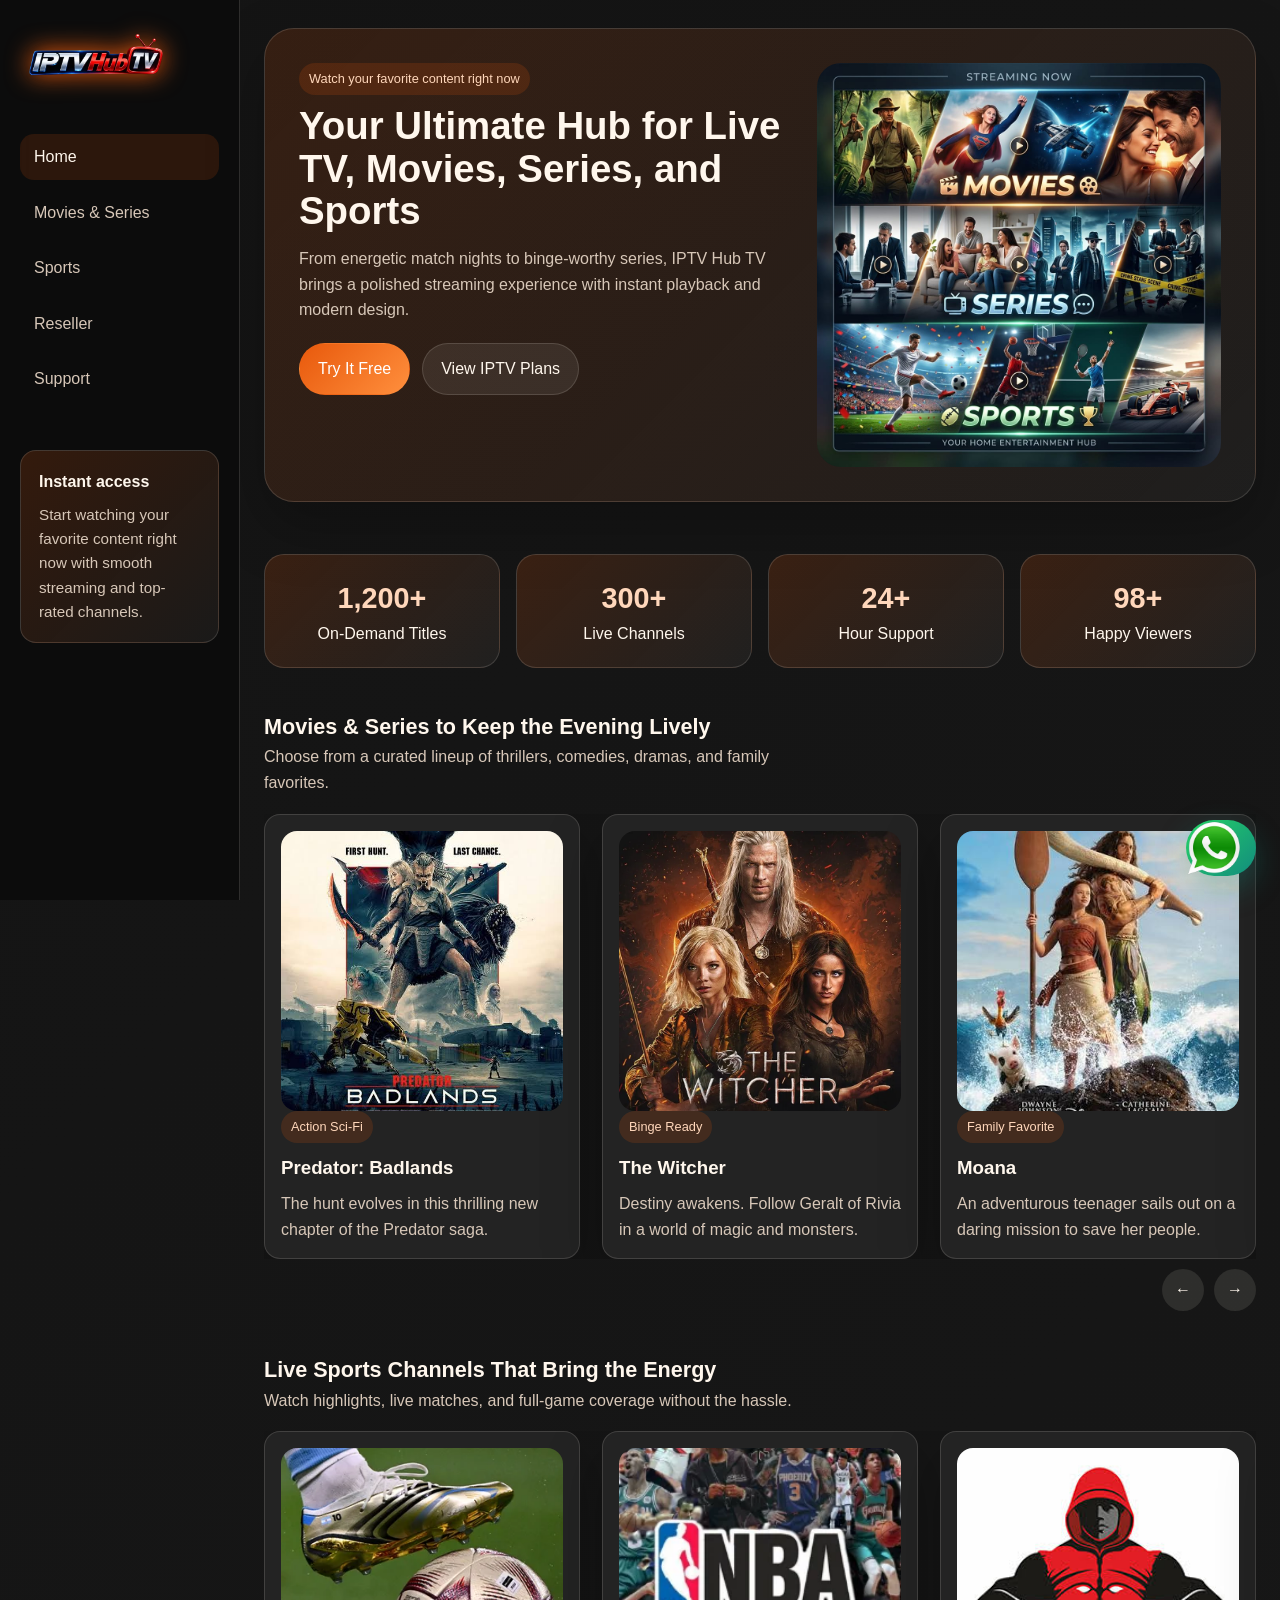
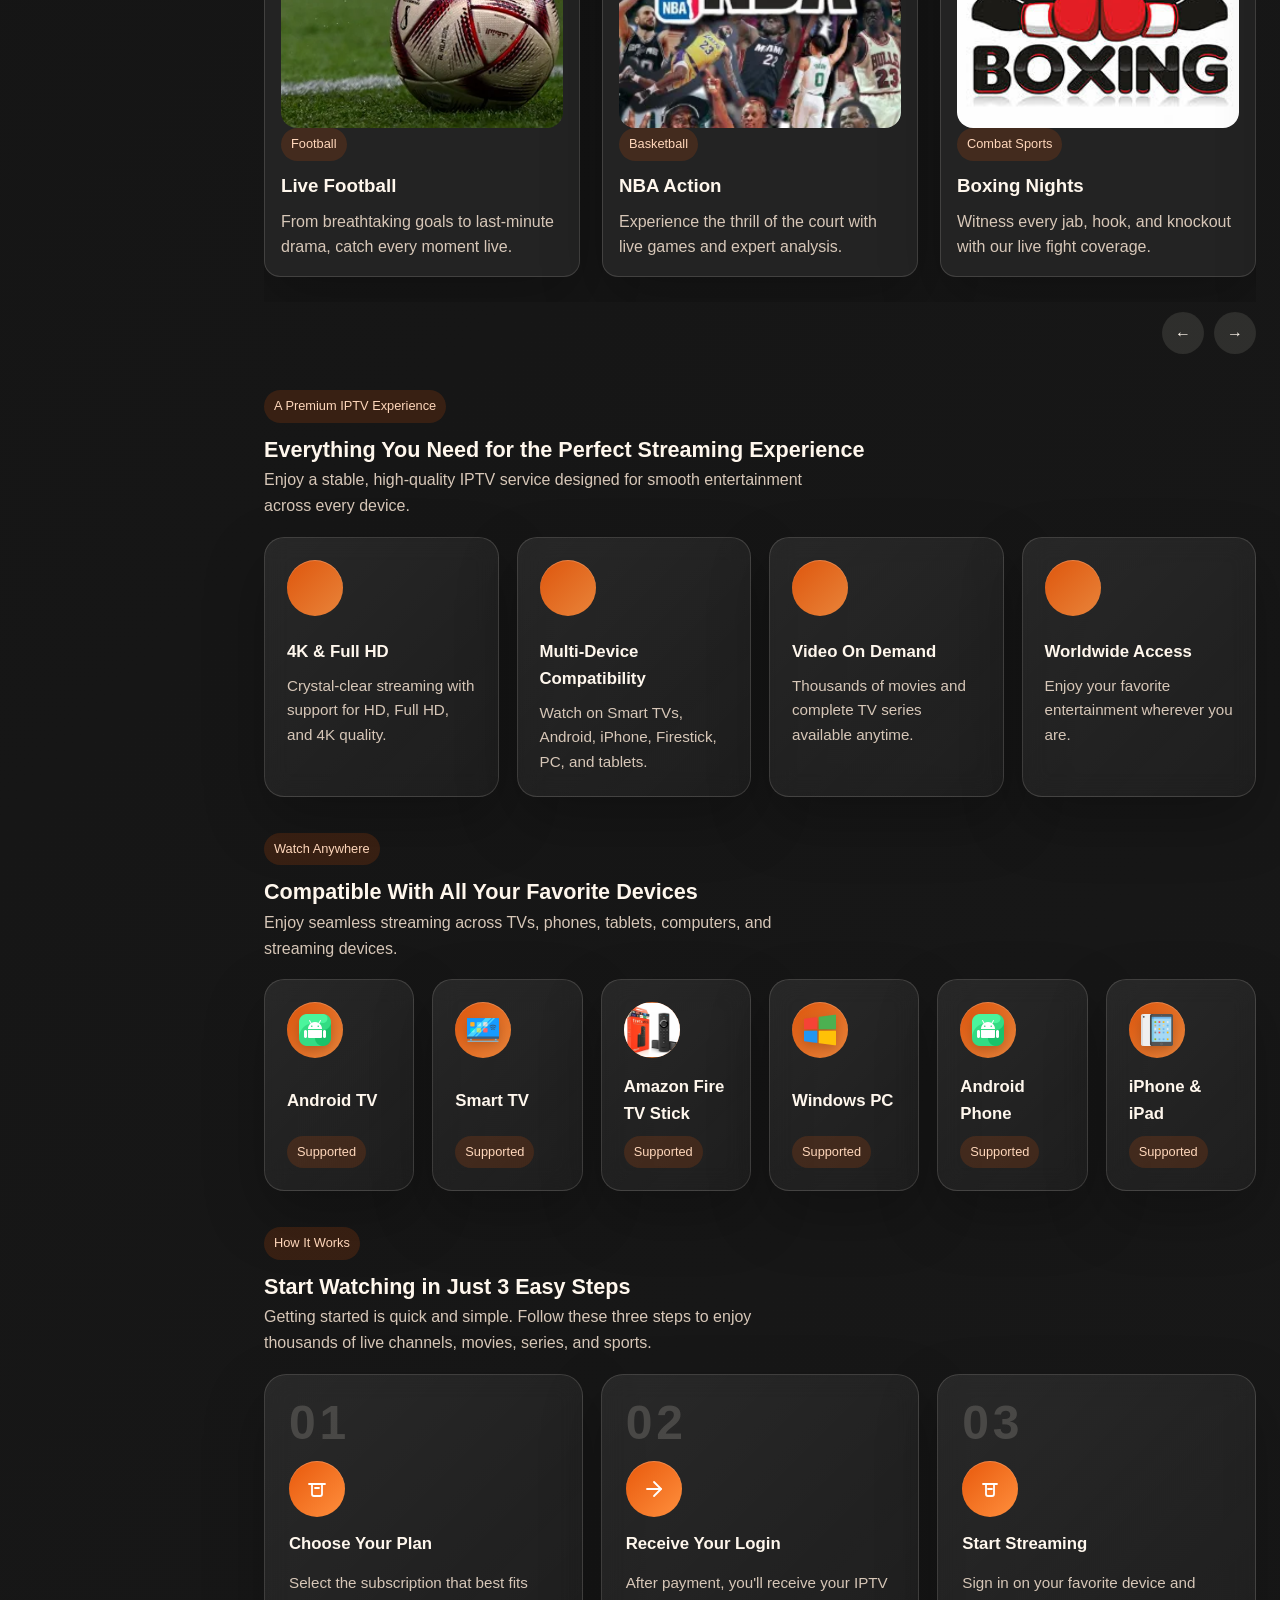
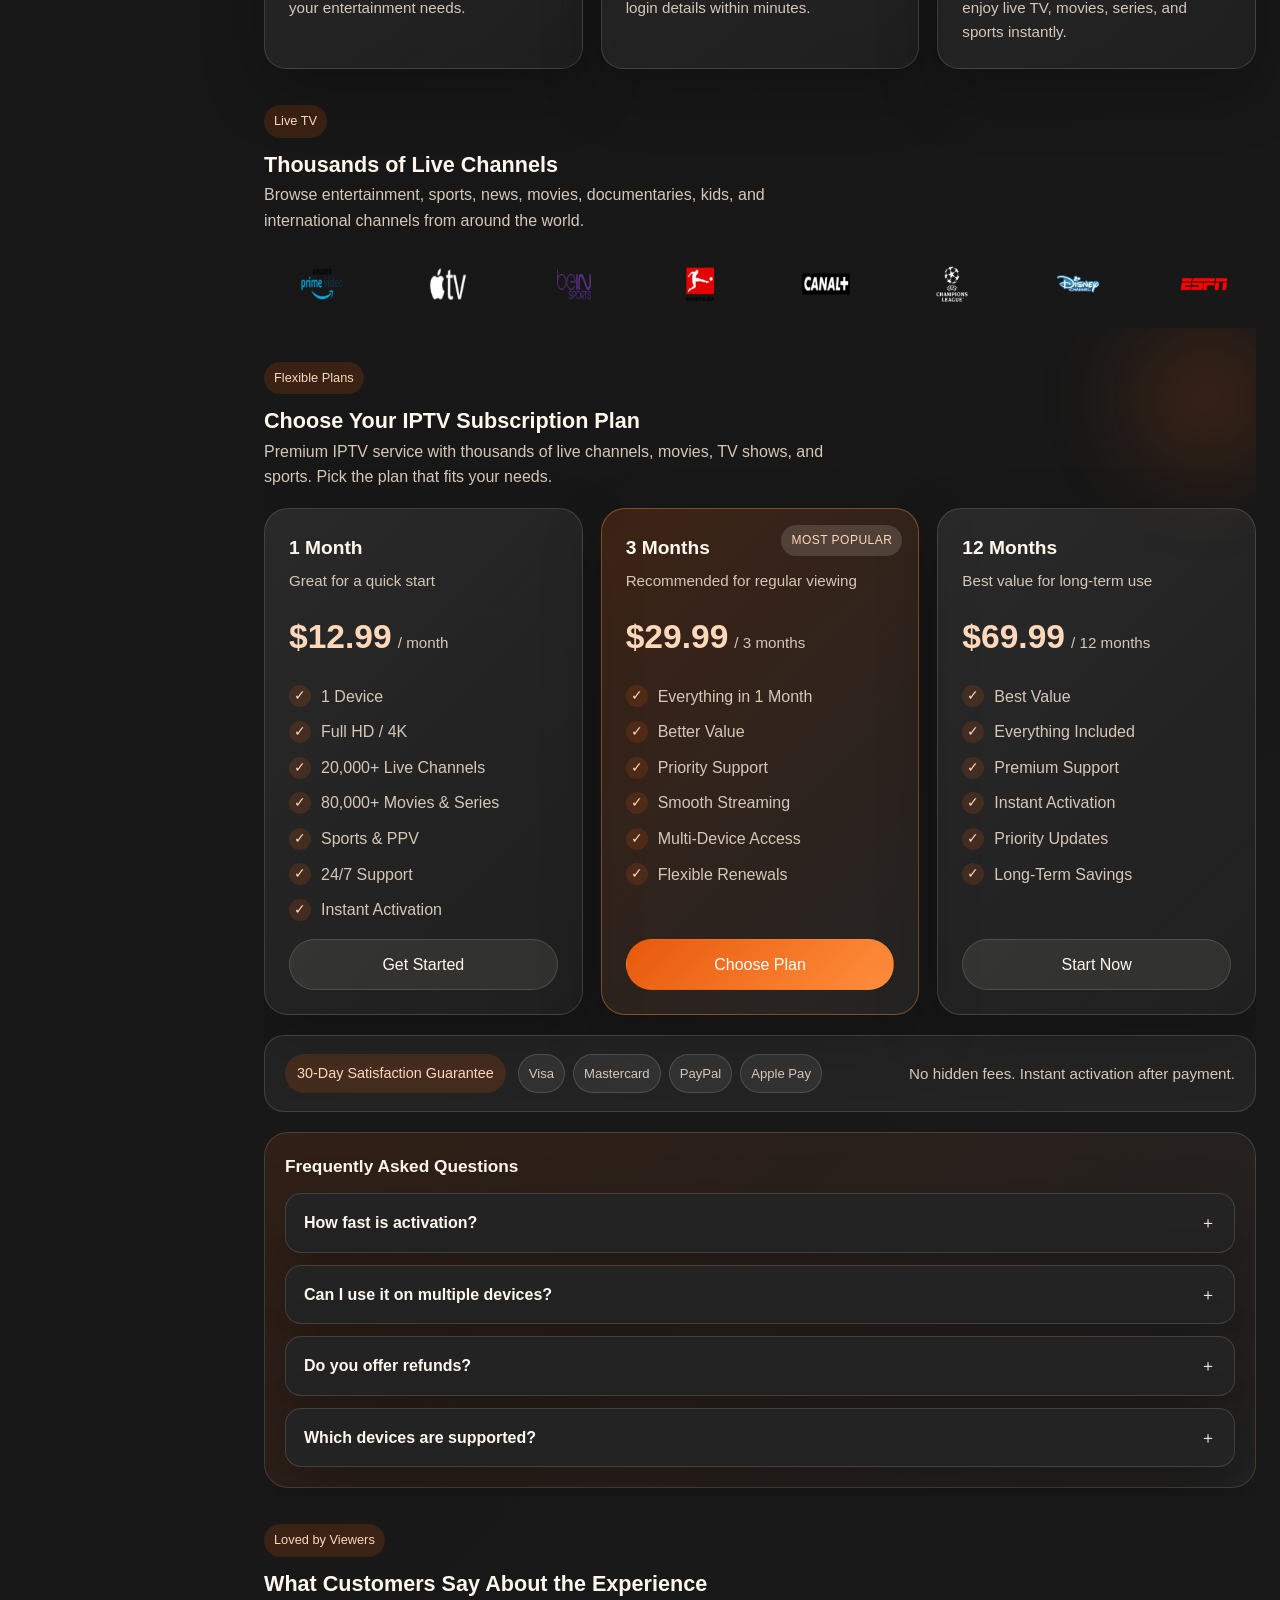
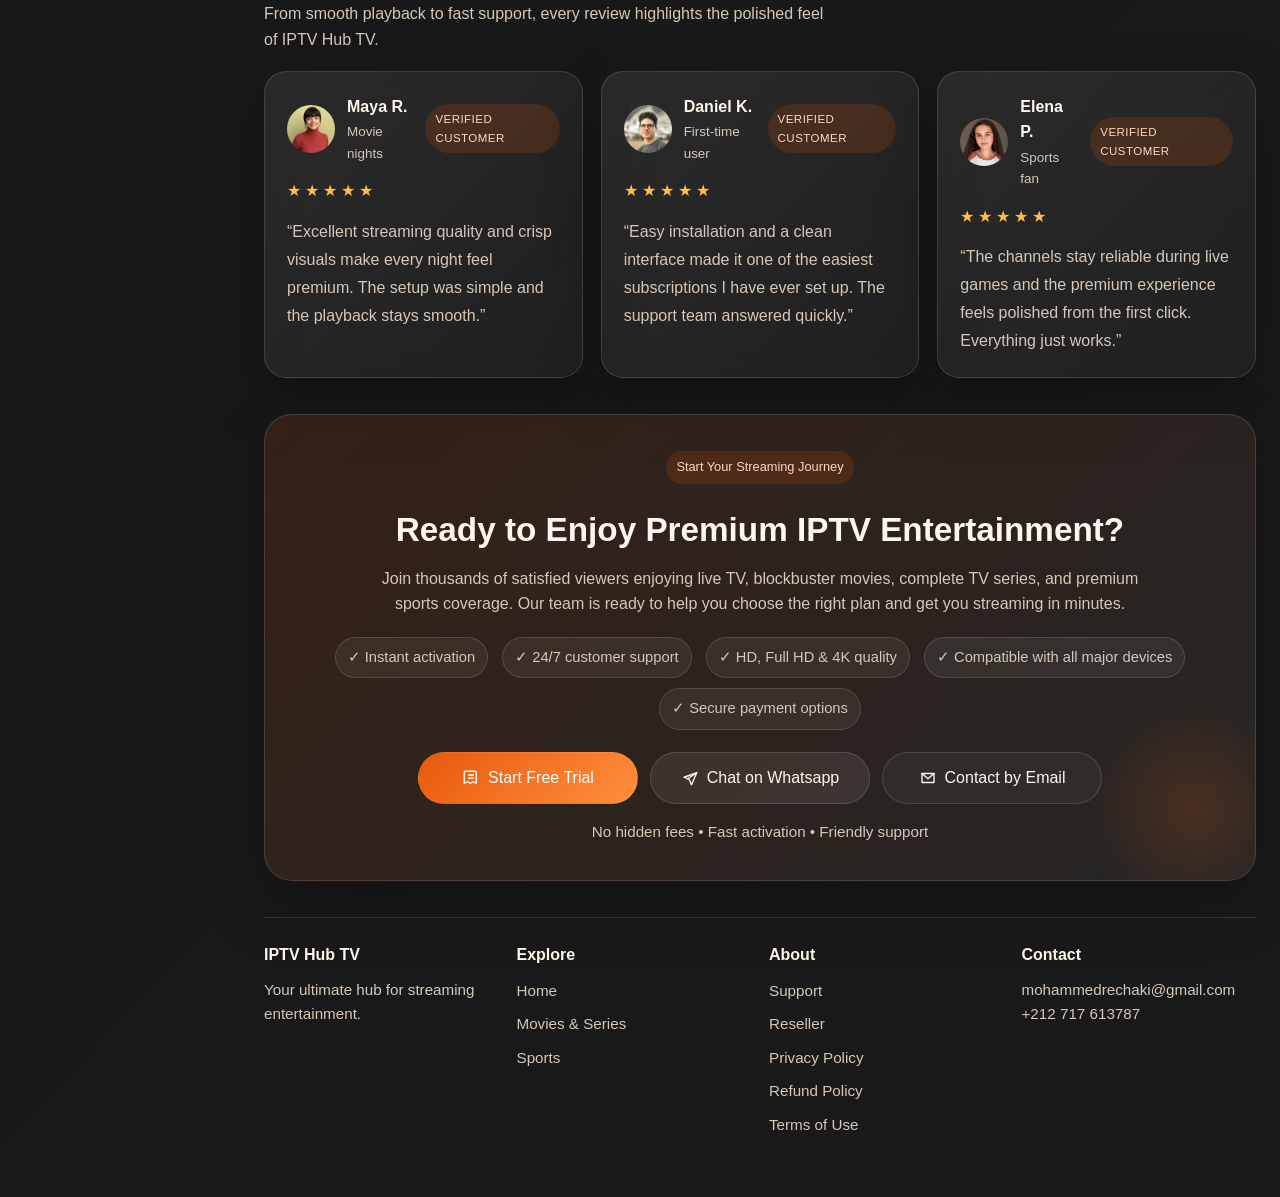
==== index.html @ 65cf8fe4 "hello" ====
<!DOCTYPE html>
<html lang="en">
<head>
  <meta charset="UTF-8" />
  <meta name="viewport" content="width=device-width, initial-scale=1.0" />
  <title>IPTV Hub TV | IPTV Service for Live TV, Movies & Sports</title>
  <meta name="description" content="Get instant access to 20,000+ live TV channels, 80,000+ movies, and sports with IPTV Hub TV. Enjoy stable HD & 4K streaming on all devices. Choose your plan and start watching today!" />
  <link rel="canonical" href="https://iptvhubtv.com/" />
  <meta name="robots" content="index, follow" />
  <meta name="theme-color" content="#e8590c" />

  <!-- Open Graph / Facebook -->
  <meta property="og:type" content="website" />
  <meta property="og:url" content="https://iptvhubtv.com/" />
  <meta property="og:title" content="IPTV Hub TV | #1 IPTV Service for Live TV, Movies & Sports" />
  <meta property="og:description" content="Get instant access to 20,000+ live TV channels, 80,000+ movies, and sports with IPTV Hub TV. Enjoy stable HD & 4K streaming on all devices." />
  <meta property="og:image" content="https://iptvhubtv.com/img/hero2.webp" />

  <!-- Twitter / X -->
  <meta property="twitter:card" content="summary_large_image" />
  <meta property="twitter:url" content="https://iptvhubtv.com/" />
  <meta property="twitter:title" content="IPTV Hub TV | #1 IPTV Service for Live TV, Movies & Sports" />
  <meta property="twitter:description" content="Get instant access to 20,000+ live TV channels, 80,000+ movies, and sports with IPTV Hub TV. Enjoy stable HD & 4K streaming on all devices." />
  <meta property="twitter:image" content="https://iptvhubtv.com/img/hero2.webp" />

  <link rel="stylesheet" href="assets/styles.css" />
  <link rel="stylesheet" href="https://cdn.jsdelivr.net/npm/swiper@11/swiper-bundle.min.css" />

  <script type="application/ld+json">
    {
      "@context": "https://schema.org",
      "@type": "WebSite",
      "name": "IPTV Hub TV",
      "url": "https://iptvhubtv.com/"
    }
  </script>
  <script type="application/ld+json">
    {
      "@context": "https://schema.org",
      "@type": "FAQPage",
      "mainEntity": [
        {
          "@type": "Question",
          "name": "How fast is activation?",
          "acceptedAnswer": {
            "@type": "Answer",
            "text": "Most orders activate within minutes after payment so you can start watching right away."
          }
        },
        {
          "@type": "Question",
          "name": "Can I use it on multiple devices?",
          "acceptedAnswer": {
            "@type": "Answer",
            "text": "Yes. Higher-tier plans support multi-device viewing for households and shared setups."
          }
        }
      ]
    }
  </script>
</head>

<body>
  <div class="page-shell">
    <aside class="sidebar">
      <a class="brand" href="index.html">
        <img src="assets/img/logo.webp" alt="IPTV Hub TV Logo" width="100" height="100" />
      </a>
      <button class="mobile-toggle" aria-label="Toggle navigation" type="button">
        <span></span>
        <span></span>
        <span></span>
      </button>
      <nav class="nav-links">
        <a class="active" href="index.html">Home</a>
        <a href="movies.html">Movies &amp; Series</a>
        <a href="sports.html">Sports</a>
        <a href="reseller.html">Reseller</a>
        <a href="contact.html">Support</a>
      </nav>
      <div class="sidebar-card" role="complementary">
        <h3>Instant access</h3>
        <p>Start watching your favorite content right now with smooth streaming and top-rated channels.</p>
      </div>
    </aside>

    <main class="content" id="home">
      <section class="hero">
        <div>
          <span class="badge">Watch your favorite content right now</span>
          <h1>Your Ultimate Hub for Live TV, Movies, Series, and Sports</h1>
          <p class="lead">From energetic match nights to binge-worthy series, IPTV Hub TV brings a polished streaming
            experience with instant playback and modern design.</p>
          <div class="hero-actions">
            <a class="btn btn-primary" href="https://wa.me/212717613787?text=Hello%2C%20I'm%20interested%20in%20the%20free%20trial.">Try It Free</a>
            <a class="btn btn-secondary" href="#pricing">View IPTV Plans</a>
          </div>
        </div>
        <div class="hero-media">
          <img src="assets/img/hero1.jpeg" alt="A collage of popular movies and sports representing a diverse streaming library" width="558" height="320" fetchpriority="high" />
        </div>
      </section>

      <section class="section">
        <div class="stats-grid">
          <div class="stat-card">
            <span class="stat-number" data-target="1200">0+</span>
            <p>On-Demand Titles</p>
          </div>
          <div class="stat-card">
            <span class="stat-number" data-target="300">0+</span>
            <p>Live Channels</p>
          </div>
          <div class="stat-card">
            <span class="stat-number" data-target="24">0+</span>
            <p>Hour Support</p>
          </div>
          <div class="stat-card">
            <span class="stat-number" data-target="98">0+</span>
            <p>Happy Viewers</p>
          </div>
        </div>
      </section>

      <section class="section" id="catalog">
        <div class="section-heading">
          <div>
            <h2>Movies &amp; Series to Keep the Evening Lively</h2>
            <p>Choose from a curated lineup of thrillers, comedies, dramas, and family favorites.</p>
          </div>
        </div>
        <div class="swiper-shell">
          <div class="swiper">
            <div class="swiper-wrapper">
              <article class="swiper-slide slide-card">
                <img src="assets/img/movies/predator-badlands.jpeg" alt="Promotional poster for the movie Predator: Badlands" loading="lazy" decoding="async" width="300" height="450" />
                <span class="badge">Action Sci-Fi</span>
                <h3>Predator: Badlands</h3>
                <p>The hunt evolves in this thrilling new chapter of the Predator saga.</p>
              </article>
              <article class="swiper-slide slide-card">
                <img src="assets/img/movies/the-witcher.webp" alt="Promotional poster for The Witcher Netflix series" loading="lazy" decoding="async" width="300" height="450" />
                <span class="badge">Binge Ready</span>
                <h3>The Witcher</h3>
                <p>Destiny awakens. Follow Geralt of Rivia in a world of magic and monsters.</p>
              </article>
              <article class="swiper-slide slide-card">
                <img src="assets/img/movies/moana.jpeg" alt="Promotional poster for the animated Disney movie Moana" loading="lazy" decoding="async" width="300" height="450" />
                <span class="badge">Family Favorite</span>
                <h3>Moana</h3>
                <p>An adventurous teenager sails out on a daring mission to save her people.</p>
              </article>
              <article class="swiper-slide slide-card">
                <img src="assets/img/movies/spider-noir.webp" alt="Promotional poster for the movie Spider-Man Noir" loading="lazy" decoding="async" width="300" height="450" />
                <span class="badge">Blockbuster</span>
                <h3>Spider-Man Noir</h3>
                <p>A web of intrigue unfolds in this stylish, alternate-universe adventure.</p>
              </article>
              <article class="swiper-slide slide-card">
                <img src="assets/img/movies/oppenheimer.webp" alt="Promotional poster for the award-winning movie Oppenheimer" loading="lazy" decoding="async" width="300" height="450" />
                <span class="badge">Award Winner</span>
                <h3>Oppenheimer</h3>
                <p>The world forever changed. A cinematic journey into the mind of a genius.</p>
              </article>
               <article class="swiper-slide slide-card">
                <img src="assets/img/movies/The Odyssey.jpg" alt="Promotional poster for the new movie The Odyssey" loading="lazy" decoding="async" width="300" height="450" />
                <span class="badge">New Release</span>
                <h3>The Odyssey</h3>
                <p>A legendary journey home. Experience the epic tale like never before.</p>
              </article>
            </div>
          </div>
          <div class="slider-actions">
            <button class="slider-btn prev" type="button" aria-label="Previous slide">←</button>
            <button class="slider-btn next" type="button" aria-label="Next slide">→</button>
          </div>
        </div>
      </section>

      <section class="section" id="sports">
        <div class="section-heading">
          <div>
            <h2>Live Sports Channels That Bring the Energy</h2>
            <p>Watch highlights, live matches, and full-game coverage without the hassle.</p>
          </div>
        </div>
        <div class="swiper-shell">
          <div class="swiper">
            <div class="swiper-wrapper">
              <article class="swiper-slide slide-card">
                <img src="assets/img/sports/swiper/football-swiper.webp" alt="A professional football player kicking a ball in a packed stadium" loading="lazy" decoding="async" width="300" height="169" />
                <span class="badge">Football</span>
                <h3>Live Football</h3>
                <p>From breathtaking goals to last-minute drama, catch every moment live.</p>
              </article>
              <article class="swiper-slide slide-card">
                <img src="assets/img/sports/swiper/nba.webp" alt="A dynamic collage of famous NBA basketball players in action" loading="lazy" decoding="async" width="300" height="450" />
                <span class="badge">Basketball</span>
                <h3>NBA Action</h3>
                <p>Experience the thrill of the court with live games and expert analysis.</p>
              </article>
              <article class="swiper-slide slide-card">
                <img src="assets/img/sports/swiper/boxing-swiper.jpeg" alt="A boxer celebrating victory with arms raised in a brightly lit boxing ring" loading="lazy" decoding="async" width="300" height="169" />
                <span class="badge">Combat Sports</span>
                <h3>Boxing Nights</h3>
                <p>Witness every jab, hook, and knockout with our live fight coverage.</p>
              </article>
              <article class="swiper-slide slide-card">
                <img src="assets/img/sports/swiper/bundesliga.webp" alt="The official logo of the Bundesliga football league" loading="lazy" decoding="async" width="300" height="169" />
                <span class="badge">Championship</span>
                <h3>Bundesliga</h3>
                <p>Follow Germany's top football league with comprehensive matchday coverage.</p>
              </article>
              <article class="swiper-slide slide-card">
                <img src="assets/img/sports/swiper/nba.webp" alt="A vibrant collage of NBA players highlighting the excitement of basketball" loading="lazy" decoding="async" width="300" height="450" />
                <span class="badge">Basketball</span>
                <h3>Fast-Paced Action</h3>
                <p>Stay close to the scoreboard and every dramatic turn.</p>
              </article>
              <article class="swiper-slide slide-card">
                <img src="assets/img/sports/swiper/premier_league.webp" alt="The official logo of the Premier League on a purple background" loading="lazy" decoding="async" width="300" height="169" />
                <span class="badge">Football</span>
                <h3>Premier League</h3>
                <p>The world's most exciting league, live from kickoff to the final whistle.</p>
              </article>
            </div>
          </div>
          <div class="slider-actions">
            <button class="slider-btn prev" type="button" aria-label="Previous Sports Slide">←</button>
            <button class="slider-btn next" type="button" aria-label="Next Sports Slide">→</button>
          </div>
        </div>
      </section>

      <section class="section section-features" id="features">
        <div class="section-heading reveal">
          <div>
            <span class="badge">A Premium IPTV Experience</span>
            <h2>Everything You Need for the Perfect Streaming Experience</h2>
            <p>Enjoy a stable, high-quality IPTV service designed for smooth entertainment across every device.</p>
          </div>
        </div>
        <div class="feature-grid">
          <article class="feature-card reveal" style="--delay: 0.05s;">
            <div class="feature-icon">
              <img src="assets/img/icons/features/8k.webp" alt="Icon representing 4K and Full HD streaming quality" style="scale: calc(1.3);" loading="lazy" decoding="async" width="56" height="56" />
            </div>
            <h3>4K &amp; Full HD</h3>
            <p>Crystal-clear streaming with support for HD, Full HD, and 4K quality.</p>
          </article>

          <article class="feature-card reveal" style="--delay: 0.25s;">
            <div class="feature-icon">
              <img src="assets/img/icons/features/responsive.webp" alt="Icon showing multiple devices like TV, laptop, and phone" loading="lazy" decoding="async" width="56" height="56" />
            </div>
            <h3>Multi-Device Compatibility</h3>
            <p>Watch on Smart TVs, Android, iPhone, Firestick, PC, and tablets.</p>
          </article>

          <article class="feature-card reveal" style="--delay: 0.35s;">
            <div class="feature-icon">
              <img src="assets/img/icons/features/fast-time.webp" alt="Icon of a play button inside a film strip for Video on Demand" loading="lazy" decoding="async" width="56" height="56" />
            </div>
            <h3>Video On Demand</h3>
            <p>Thousands of movies and complete TV series available anytime.</p>
          </article>
          <article class="feature-card reveal" style="--delay: 0.4s;">
            <div class="feature-icon">
              <img src="assets/img/icons/features/international.webp" alt="Icon of a globe representing worldwide access" loading="lazy" decoding="async" width="56" height="56" />
            </div>
            <h3>Worldwide Access</h3>
            <p>Enjoy your favorite entertainment wherever you are.</p>
          </article>
        </div>
      </section>

      <section class="section section-devices" id="devices">
        <div class="section-heading reveal">
          <div>
            <span class="badge">Watch Anywhere</span>
            <h2>Compatible With All Your Favorite Devices</h2>
            <p>Enjoy seamless streaming across TVs, phones, tablets, computers, and streaming devices.</p>
          </div>
        </div>
        <div class="device-grid">
          <article class="device-card reveal" style="--delay: 0.05s;">
            <div class="device-icon">
              <img src="assets/img/icons/devices/android.webp" alt="Android TV Logo" loading="lazy" decoding="async" width="56" height="56" />
            </div>
            <h3>Android TV</h3>
            <span class="device-badge">Supported</span>
          </article>
          <article class="device-card reveal" style="--delay: 0.08s;">
            <div class="device-icon">
              <img src="assets/img/icons/devices/smart-tv.webp" alt="Smart TV icon" loading="lazy" decoding="async" width="56" height="56" />
            </div>
            <h3>Smart TV</h3>
            <span class="device-badge">Supported</span>
          </article>
          <article class="device-card reveal" style="--delay: 0.14s;">
            <div class="device-icon">
              <img src="assets/img/icons/devices/firestick.jpg" alt="Amazon Fire TV Stick device" style="scale: calc(1.8);" loading="lazy" decoding="async" width="56" height="56" />
            </div>
            <h3>Amazon Fire TV Stick</h3>
            <span class="device-badge">Supported</span>
          </article>
          <article class="device-card reveal" style="--delay: 0.23s;">
            <div class="device-icon">
              <img src="assets/img/icons/devices/windows.webp" alt="Windows PC logo" loading="lazy" decoding="async" width="56" height="56" />
            </div>
            <h3>Windows PC</h3>
            <span class="device-badge">Supported</span>
          </article>
          <article class="device-card reveal" style="--delay: 0.29s;">
            <div class="device-icon">
              <img src="assets/img/icons/devices/android.webp" alt="Android phone icon" loading="lazy" decoding="async" width="56" height="56" />
            </div>
            <h3>Android Phone</h3>
            <span class="device-badge">Supported</span>
          </article>
          <article class="device-card reveal" style="--delay: 0.32s;">
            <div class="device-icon">
              <img src="assets/img/icons/devices/tablet.webp" alt="iPhone and iPad devices" loading="lazy" decoding="async" width="56" height="56" />
            </div>
            <h3>iPhone &amp; iPad</h3>
            <span class="device-badge">Supported</span>
          </article>
        </div>
      </section>

      <section class="section how-it-works-section" id="how-it-works">
        <div class="section-heading reveal" style="--delay: 0.05s;">
          <div>
            <span class="badge">How It Works</span>
            <h2>Start Watching in Just 3 Easy Steps</h2>
            <p>Getting started is quick and simple. Follow these three steps to enjoy thousands of live channels, movies, series, and sports.</p>
          </div>
        </div>

        <div class="how-it-works-grid">
          <article class="how-it-works-card reveal" style="--delay: 0.08s;">
            <div class="step-number">01</div>
            <div class="step-icon" aria-hidden="true">
              <svg viewBox="0 0 24 24" fill="none" stroke="currentColor" stroke-width="1.8" stroke-linecap="round" stroke-linejoin="round">
                <path d="M4 7h16"></path>
                <path d="M7 7v10a2 2 0 0 0 2 2h6a2 2 0 0 0 2-2V7"></path>
                <path d="M10 11h4"></path>
              </svg>
            </div>
            <h3>Choose Your Plan</h3>
            <p>Select the subscription that best fits your entertainment needs.</p>
          </article>

          <article class="how-it-works-card reveal" style="--delay: 0.12s;">
            <div class="step-number">02</div>
            <div class="step-icon" aria-hidden="true">
              <svg viewBox="0 0 24 24" fill="none" stroke="currentColor" stroke-width="1.8" stroke-linecap="round" stroke-linejoin="round">
                <path d="M5 12h14"></path>
                <path d="M12 5l7 7-7 7"></path>
              </svg>
            </div>
            <h3>Receive Your Login</h3>
            <p>After payment, you'll receive your IPTV login details within minutes.</p>
          </article>

          <article class="how-it-works-card reveal" style="--delay: 0.16s;">
            <div class="step-number">03</div>
            <div class="step-icon" aria-hidden="true">
              <svg viewBox="0 0 24 24" fill="none" stroke="currentColor" stroke-width="1.8" stroke-linecap="round" stroke-linejoin="round">
                <path d="M5 7h14"></path>
                <path d="M8 7v10a2 2 0 0 0 2 2h4a2 2 0 0 0 2-2V7"></path>
                <path d="M10 12h4"></path>
              </svg>
            </div>
            <h3>Start Streaming</h3>
            <p>Sign in on your favorite device and enjoy live TV, movies, series, and sports instantly.</p>
          </article>
        </div>
      </section>

      <section class="section live-tv-section" id="live-tv-preview">
        <div class="section-heading reveal" style="--delay: 0.05s;">
          <div>
            <span class="badge">Live TV</span>
            <h2>Thousands of Live Channels</h2>
            <p>Browse entertainment, sports, news, movies, documentaries, kids, and international channels from around the world.</p>
          </div>
        </div>

        <div class="live-tv-swiper-shell reveal" style="--delay: 0.08s;">
          <div class="live-tv-swiper swiper">
            <div class="swiper-wrapper">
              <div class="swiper-slide live-tv-slide"><img src="assets/img/channels/6m.webp" alt="6m channel logo" loading="lazy" decoding="async" width="100" height="56" /></div>
              <div class="swiper-slide live-tv-slide"><img src="assets/img/channels/amazon-prime-video.webp" alt="Amazon Prime Video logo" loading="lazy" decoding="async" width="100" height="56" /></div>
              <div class="swiper-slide live-tv-slide"><img src="assets/img/channels/apple-tv.webp" alt="Apple TV+ logo" loading="lazy" decoding="async" width="100" height="56" /></div>
              <div class="swiper-slide live-tv-slide"><img src="assets/img/channels/bein-sports.webp" alt="beIN Sports logo" loading="lazy" decoding="async" width="100" height="56" /></div>
              <div class="swiper-slide live-tv-slide"><img src="assets/img/channels/bundesliga.webp" alt="Bundesliga logo" loading="lazy" decoding="async" width="100" height="56" /></div>
              <div class="swiper-slide live-tv-slide"><img src="assets/img/channels/canal-plus.webp" alt="Canal+ logo" loading="lazy" decoding="async" width="100" height="56" /></div>
              <div class="swiper-slide live-tv-slide"><img src="assets/img/channels/champions-league.webp" alt="Champions League logo" loading="lazy" decoding="async" width="100" height="56" /></div>
              <div class="swiper-slide live-tv-slide"><img src="assets/img/channels/disnep-channel.webp" alt="Disney Channel logo" loading="lazy" decoding="async" width="100" height="56" /></div>
              <div class="swiper-slide live-tv-slide"><img src="assets/img/channels/espn.webp" alt="ESPN logo" loading="lazy" decoding="async" width="100" height="56" /></div>
              <div class="swiper-slide live-tv-slide"><img src="assets/img/channels/film.webp" alt="Film channel logo" loading="lazy" decoding="async" width="100" height="56" /></div>
              <div class="swiper-slide live-tv-slide"><img src="assets/img/channels/fox.webp" alt="Fox logo" loading="lazy" decoding="async" width="100" height="56" /></div>
              <div class="swiper-slide live-tv-slide"><img src="assets/img/channels/fubo-tv.webp" alt="FuboTV logo" loading="lazy" decoding="async" width="100" height="56" /></div>
              <div class="swiper-slide live-tv-slide"><img src="assets/img/channels/hbo-max.webp" alt="HBO Max logo" loading="lazy" decoding="async" width="100" height="56" /></div>
              <div class="swiper-slide live-tv-slide"><img src="assets/img/channels/jupiler-pro-league.webp" alt="Jupiler Pro League logo" loading="lazy" decoding="async" width="100" height="56" /></div>
              <div class="swiper-slide live-tv-slide"><img src="assets/img/channels/hulu.webp" alt="Hulu logo" loading="lazy" decoding="async" width="100" height="56" /></div>
              <div class="swiper-slide live-tv-slide"><img src="assets/img/channels/laliga.webp" alt="LaLiga logo" loading="lazy" decoding="async" width="100" height="56" /></div>
              <div class="swiper-slide live-tv-slide"><img src="assets/img/channels/netflix.webp" alt="Netflix logo" loading="lazy" decoding="async" width="100" height="56" /></div>
              <div class="swiper-slide live-tv-slide"><img src="assets/img/channels/ocs.webp" alt="OCS logo" loading="lazy" decoding="async" width="100" height="56" /></div>
              <div class="swiper-slide live-tv-slide"><img src="assets/img/channels/planete-plus.webp" alt="Planete+ logo" loading="lazy" decoding="async" width="100" height="56" /></div>
              <div class="swiper-slide live-tv-slide"><img src="assets/img/channels/premier-league.webp" alt="Premier League logo" loading="lazy" decoding="async" width="100" height="56" /></div>
              <div class="swiper-slide live-tv-slide"><img src="assets/img/channels/ziggo-sport.webp" alt="Ziggo Sport logo" loading="lazy" decoding="async" width="100" height="56" /></div>
            </div>
          </div>
        </div>
      </section>

      <section class="section pricing-section" id="pricing">
        <div class="section-heading reveal" style="--delay: 0.05s;">
          <div>
            <span class="badge">Flexible Plans</span>
            <h2>Choose Your IPTV Subscription Plan</h2>
            <p>Premium IPTV service with thousands of live channels, movies, TV shows, and sports. Pick the plan that fits your needs.</p>
          </div>
        </div>

        <div class="pricing-grid" id="plans">
          <article class="pricing-card reveal" style="--delay: 0.08s;">
            <div class="pricing-header">
              <h3>1 Month</h3>
              <p class="pricing-meta">Great for a quick start</p>
            </div>
            <div class="price-row">
              <span class="price">$12.99</span>
              <span class="price-period">/ month</span>
            </div>
            <ul class="pricing-features">
              <li><span class="feature-check">✓</span> 1 Device</li>
              <li><span class="feature-check">✓</span> Full HD / 4K</li>
              <li><span class="feature-check">✓</span> 20,000+ Live Channels</li>
              <li><span class="feature-check">✓</span> 80,000+ Movies &amp; Series</li>
              <li><span class="feature-check">✓</span> Sports &amp; PPV</li>
              <li><span class="feature-check">✓</span> 24/7 Support</li>
              <li><span class="feature-check">✓</span> Instant Activation</li>
            </ul>
            <a class="btn btn-secondary pricing-btn" href="https://wa.me/212717613787?text=Hello%2C%20I'm%20interested%20in%20the%201%20Month%20plan%20from%20iptvhubtv.com.">Get Started</a>
          </article>

          <article class="pricing-card pricing-card-featured reveal" style="--delay: 0.12s;">
            <span class="popular-badge">Most Popular</span>
            <div class="pricing-header">
              <h3>3 Months</h3>
              <p class="pricing-meta">Recommended for regular viewing</p>
            </div>
            <div class="price-row">
              <span class="price">$29.99</span>
              <span class="price-period">/ 3 months</span>
            </div>
            <ul class="pricing-features">
              <li><span class="feature-check">✓</span> Everything in 1 Month</li>
              <li><span class="feature-check">✓</span> Better Value</li>
              <li><span class="feature-check">✓</span> Priority Support</li>
              <li><span class="feature-check">✓</span> Smooth Streaming</li>
              <li><span class="feature-check">✓</span> Multi-Device Access</li>
              <li><span class="feature-check">✓</span> Flexible Renewals</li>
            </ul>
            <a class="btn btn-primary pricing-btn" href="https://wa.me/212717613787?text=Hello%2C%20I'm%20interested%20in%20the%203%20Months%20plan%20from%20iptvhubtv.com.">Choose Plan</a>
          </article>

          <article class="pricing-card reveal" style="--delay: 0.16s;">
            <div class="pricing-header">
              <h3>12 Months</h3>
              <p class="pricing-meta">Best value for long-term use</p>
            </div>
            <div class="price-row">
              <span class="price">$69.99</span>
              <span class="price-period">/ 12 months</span>
            </div>
            <ul class="pricing-features">
              <li><span class="feature-check">✓</span> Best Value</li>
              <li><span class="feature-check">✓</span> Everything Included</li>
              <li><span class="feature-check">✓</span> Premium Support</li>
              <li><span class="feature-check">✓</span> Instant Activation</li>
              <li><span class="feature-check">✓</span> Priority Updates</li>
              <li><span class="feature-check">✓</span> Long-Term Savings</li>
            </ul>
            <a class="btn btn-secondary pricing-btn" href="https://wa.me/212717613787?text=Hello%2C%20I'm%20interested%20in%20the%2012%20Months%20plan%20from%20iptvhubtv.com.">Start Now</a>
          </article>
        </div>

        <div class="pricing-footer reveal" style="--delay: 0.2s;">
          <div class="pricing-trust">
            <span class="trust-badge">30-Day Satisfaction Guarantee</span>
            <div class="payment-icons" aria-label="Secure payment methods">
              <span class="payment-chip">Visa</span>
              <span class="payment-chip">Mastercard</span>
              <span class="payment-chip">PayPal</span>
              <span class="payment-chip">Apple Pay</span>
            </div>
          </div>
          <p class="pricing-note">No hidden fees. Instant activation after payment.</p>
        </div>

        <div class="faq-preview reveal" style="--delay: 0.24s;" id="faq">
          <div class="faq-preview-header">
            <h3>Frequently Asked Questions</h3>
          </div>
          <div class="faq-list">
            <article class="faq-item" itemscope itemprop="mainEntity" itemtype="https://schema.org/Question">
              <header>
                <h4 itemprop="name">How fast is activation?</h4>
                <span class="faq-icon">＋</span>
              </header>
              <div class="faq-answer">
                <p>Most orders activate within minutes after payment so you can start watching right away.</p>
              </div>
            </article>
            <article class="faq-item" itemscope itemprop="mainEntity" itemtype="https://schema.org/Question">
              <header>
                <h4 itemprop="name">Can I use it on multiple devices?</h4>
                <span class="faq-icon">＋</span>
              </header>
              <div class="faq-answer">
                <p>Yes. Higher-tier plans support multi-device viewing for households and shared setups.</p>
              </div>
            </article>
            <article class="faq-item" itemscope itemprop="mainEntity" itemtype="https://schema.org/Question">
              <header>
                <h4 itemprop="name">Do you offer refunds?</h4>
                <span class="faq-icon">＋</span>
              </header>
              <div class="faq-answer">
                <p>We offer a 30-day satisfaction guarantee so you can try the service with confidence.</p>
              </div>
            </article>
            <article class="faq-item" itemscope itemprop="mainEntity" itemtype="https://schema.org/Question">
              <header>
                <h4 itemprop="name">Which devices are supported?</h4>
                <span class="faq-icon">＋</span>
              </header>
              <div class="faq-answer">
                <p>Our service works on Smart TVs, Android boxes, Fire TV Stick, phones, tablets, and PCs.</p>
              </div>
            </article>
          </div>
        </div>
      </section>

       <section class="section testimonials-section" id="testimonials">
        <div class="section-heading reveal" style="--delay: 0.05s;">
          <div>
            <span class="badge">Loved by Viewers</span>
            <h2>What Customers Say About the Experience</h2>
            <p>From smooth playback to fast support, every review highlights the polished feel of IPTV Hub TV.</p>
          </div>
        </div>

        <div class="testimonial-grid">
          <article class="testimonial-card reveal" style="--delay: 0.08s;">
            <div class="testimonial-top">
              <img class="testimonial-avatar" src="assets/img/avatar/woman.jpeg" alt="Profile photo of Maya R., a satisfied customer." loading="lazy" decoding="async" width="48" height="48" />
              <div class="testimonial-person">
                <h3>Maya R.</h3>
                <p class="testimonial-role">Movie nights</p>
              </div>
              <span class="verified-badge">Verified Customer</span>
            </div>
            <div class="stars" aria-label="5 out of 5 stars">
              <span>★</span><span>★</span><span>★</span><span>★</span><span>★</span>
            </div>
            <blockquote>“Excellent streaming quality and crisp visuals make every night feel premium. The setup was simple and the playback stays smooth.”</blockquote>
          </article>

          <article class="testimonial-card reveal" style="--delay: 0.12s;">
            <div class="testimonial-top">
              <img class="testimonial-avatar" src="assets/img/avatar/man.jpeg" alt="Profile photo of Daniel K., a happy first-time user." loading="lazy" decoding="async" width="48" height="48" />
              <div class="testimonial-person">
                <h3>Daniel K.</h3>
                <p class="testimonial-role">First-time user</p>
              </div>
              <span class="verified-badge">Verified Customer</span>
            </div>
            <div class="stars" aria-label="5 out of 5 stars">
              <span>★</span><span>★</span><span>★</span><span>★</span><span>★</span>
            </div>
            <blockquote>“Easy installation and a clean interface made it one of the easiest subscriptions I have ever set up. The support team answered quickly.”</blockquote>
          </article>

          <article class="testimonial-card reveal" style="--delay: 0.16s;">
            <div class="testimonial-top">
              <img class="testimonial-avatar" src="assets/img/avatar/elena.jpeg" alt="Profile photo of Elena P., a happy sports fan." loading="lazy" decoding="async" width="48" height="48" />
              <div class="testimonial-person">
                <h3>Elena P.</h3>
                <p class="testimonial-role">Sports fan</p>
              </div>
              <span class="verified-badge">Verified Customer</span>
            </div>
            <div class="stars" aria-label="5 out of 5 stars">
              <span>★</span><span>★</span><span>★</span><span>★</span><span>★</span>
            </div>
            <blockquote>“The channels stay reliable during live games and the premium experience feels polished from the first click. Everything just works.”</blockquote>
          </article>
        </div>
      </section>

      <section class="section cta-section reveal" style="--delay: 0.05s;" >
        <div class="cta-card">
          <span class="badge">Start Your Streaming Journey</span>
          <h2>Ready to Enjoy Premium IPTV Entertainment?</h2>
          <p>Join thousands of satisfied viewers enjoying live TV, blockbuster movies, complete TV series, and premium sports coverage. Our team is ready to help you choose the right plan and get you streaming in minutes.</p>

          <ul class="cta-highlights" aria-label="Service highlights">
            <li>✓ Instant activation</li>
            <li>✓ 24/7 customer support</li>
            <li>✓ HD, Full HD &amp; 4K quality</li>
            <li>✓ Compatible with all major devices</li>
            <li>✓ Secure payment options</li>
          </ul>

          <div class="cta-actions">
            <a class="btn btn-primary cta-btn" href="contact.html">
              <span class="cta-icon" aria-hidden="true">
                <svg viewBox="0 0 24 24" fill="none" stroke="currentColor" stroke-width="1.8" stroke-linecap="round" stroke-linejoin="round">
                  <path d="M7 3h10a2 2 0 0 1 2 2v14l-4-2-4 2-4-2-4 2V5a2 2 0 0 1 2-2z"></path>
                  <path d="M9 8h6"></path>
                  <path d="M9 12h6"></path>
                </svg>
              </span>
              Start Free Trial
            </a>
            <a class="btn btn-secondary cta-btn" href="https://wa.me/212717613787?text=Hello%2C%20I%20have%20a%20question%20about%20your%20IPTV%20service.">
              <span class="cta-icon" aria-hidden="true">
                <svg viewBox="0 0 24 24" fill="none" stroke="currentColor" stroke-width="1.8" stroke-linecap="round" stroke-linejoin="round">
                  <path d="M21 5 9 13"></path>
                  <path d="m21 5-7 16-3-7-7-3Z"></path>
                </svg>
              </span>
              Chat on Whatsapp
            </a>
            <a class="btn btn-secondary cta-btn cta-btn-outline" href="contact.html">
              <span class="cta-icon" aria-hidden="true">
                <svg viewBox="0 0 24 24" fill="none" stroke="currentColor" stroke-width="1.8" stroke-linecap="round" stroke-linejoin="round">
                  <path d="M4 6h16v12H4z"></path>
                  <path d="m4 6 8 7 8-7"></path>
                </svg>
              </span>
              Contact by Email
            </a>
          </div>

          <p class="cta-note">No hidden fees • Fast activation • Friendly support</p>
        </div>
      </section>

      <footer class="site-footer">
        <div>
          <h3>IPTV Hub TV</h3>
          <p>Your ultimate hub for streaming entertainment.</p>
        </div>
        <div>
          <h3>Explore</h3>
          <ul>
            <li><a href="#home">Home</a></li>
            <li><a href="movies.html">Movies &amp; Series</a></li>
            <li><a href="sports.html">Sports</a></li>
          </ul>
        </div>
        <div>
          <h3>About</h3>
          <ul>
            <li><a href="contact.html">Support</a></li>
            <li><a href="reseller.html">Reseller</a></li>
            <li><a href="privacy-policy.html">Privacy Policy</a></li>
            <li><a href="refund-policy.html">Refund Policy</a></li>
            <li><a href="terms-of-use.html">Terms of Use</a></li>
          </ul>
        </div>
        <div>
          <h3>Contact</h3>
          <address style="font-style: normal; color: var(--muted);">
            <p>mohammedrechaki@gmail.com</p>
            <p>+212 717 613787</p>
          </address>
        </div>
      </footer>
    </main>
  </div>

  <a class="whatsapp-float" href="https://wa.me/212717613787?text=Hello%2C%20I'm%20visiting%20your%20website%20and%20have%20a%20question." target="_blank" rel="noreferrer" aria-label="Contact us on WhatsApp">
    <span class="whatsapp-label">Chat on WhatsApp</span>
    <img src="assets/img/icons/logo-whatsapp.webp" alt="WhatsApp Icon" loading="lazy" decoding="async" width="56" height="56" />
  </a>
  <script src="https://cdn.jsdelivr.net/npm/swiper@11/swiper-bundle.min.js"></script>
  <script src="assets/script.js"></script>
</body>

</html>
---- assets/styles.css ----
/* Global theme tokens and base styling for the streaming storefront. */
:root {
  --bg: #1a1a1a;
  --surface: #232323;
  --surface-2: #2c2c2c;
  --text: #fff7ed;
  --muted: #d7c7b8;
  --accent: #e8590c;
  --accent-soft: #ff8f3d;
  --border: rgba(255, 247, 237, 0.14);
  --shadow: 0 24px 60px rgba(0, 0, 0, 0.25);
  --radius: 24px;
  --radius-sm: 16px;
}

* {
  box-sizing: border-box;
  margin: 0;
  padding: 0;
}

html {
  scroll-behavior: smooth;
}

body {
  font-family: Inter, "Segoe UI", Roboto, Arial, sans-serif;
  background: linear-gradient(135deg, #141414 0%, var(--bg) 100%);
  color: var(--text);
  line-height: 1.6;
}

a {
  color: inherit;
  text-decoration: none;
}

img {
  display: block;
  width: 100%;
  object-fit: cover;
}

button,
input,
textarea {
  font: inherit;
}

.page-shell {
  display: flex;
  min-height: 100vh;
  overflow-x: hidden;
}

.sidebar {
  width: 280px;
  padding: 10px 20px;
  border-right: 1px solid var(--border);
  background: rgba(12, 12, 12, 0.82);
  backdrop-filter: blur(16px);
  position: fixed;
  top: 0;
  left: 0;
  bottom: 0;
  display: flex;
  flex-direction: column;
  gap: 24px;
  z-index: 10;
}

.brand {
  display: flex;
  align-items: center;
}

.brand img {
  height: 100px;
  width: auto;
  object-fit: contain;
  transition: filter 0.3s ease;
   filter: drop-shadow(0 0 12px var(--accent));
}



.brand-mark {
  display: inline-flex;
  align-items: center;
  justify-content: center;
  width: 42px;
  height: 42px;
  border-radius: 14px;
  background: linear-gradient(135deg, var(--accent), var(--accent-soft));
  color: white;
}

.mobile-toggle {
  display: none;
  border: 0;
  background: var(--surface);
  color: var(--text);
  width: 46px;
  height: 46px;
  border-radius: 14px;
  cursor: pointer;
  position: relative;
  transition: transform 0.25s ease, background 0.25s ease;
}

.mobile-toggle:hover {
  transform: translateY(-1px);
}

.mobile-toggle span {
  position: absolute;
  left: 50%;
  top: 50%;
  width: 20px;
  height: 2px;
  background: currentColor;
  border-radius: 999px;
  transform: translate(-50%, -50%);
  transition: transform 0.25s ease, opacity 0.25s ease;
}

.mobile-toggle span:nth-child(2) {
  transform: translate(-50%, -8px);
}

.mobile-toggle span:nth-child(3) {
  transform: translate(-50%, 8px);
}

.mobile-toggle.active span:nth-child(1) {
  transform: translate(-50%, -50%) rotate(45deg);
}

.mobile-toggle.active span:nth-child(2) {
  opacity: 0;
}

.mobile-toggle.active span:nth-child(3) {
  transform: translate(-50%, -50%) rotate(-45deg);
}

.nav-links {
  display: flex;
  flex-direction: column;
  gap: 10px;
}

.nav-links a {
  padding: 10px 14px;
  border-radius: 14px;
  color: var(--muted);
  transition: 0.25s ease;
}

.nav-links a:hover,
.nav-links a.active {
  background: rgba(232, 89, 12, 0.14);
  color: var(--text);
}

.sidebar-card {
  margin-top: auto;
  margin-top: 24px;
  padding: 18px;
  border-radius: var(--radius-sm);
  background: linear-gradient(135deg, rgba(232, 89, 12, 0.18), rgba(255, 247, 237, 0.06));
  border: 1px solid var(--border);
}

.sidebar-card h3 {
  font-size: 1rem;
  margin-bottom: 8px;
}

.sidebar-card p {
  color: var(--muted);
  font-size: 0.95rem;
}

.content {
  flex: 1;
  min-width: 0;
  margin-left: 280px;
  padding: 32px 32px 60px;
}

.topbar {
  display: flex;
  justify-content: space-between;
  align-items: center;
  margin-bottom: 28px;
}

.topbar p {
  color: var(--muted);
}

.hero {
  display: grid;
  grid-template-columns: 1.1fr 0.9fr;
  gap: 24px;
  padding: 34px;
  border-radius: 30px;
  background: linear-gradient(135deg, rgba(232, 89, 12, 0.16), rgba(255, 247, 237, 0.04));
  border: 1px solid var(--border);
  box-shadow: var(--shadow);
}

.hero h1 {
  font-size: clamp(2rem, 3vw, 3rem);
  line-height: 1.1;
  margin-bottom: 14px;
}

.hero .lead {
  color: var(--muted);
  max-width: 580px;
  margin-bottom: 20px;
  font-size: 1rem;
}

.hero-actions {
  display: flex;
  flex-wrap: wrap;
  gap: 12px;
  margin-top: 18px;
}

.btn {
  display: inline-flex;
  align-items: center;
  justify-content: center;
  padding: 12px 18px;
  border-radius: 999px;
  border: 1px solid transparent;
  transition: transform 0.2s ease, background 0.2s ease;
  cursor: pointer;
}

.btn:hover {
  transform: translateY(-2px);
}

.btn-primary {
  background: linear-gradient(135deg, var(--accent), var(--accent-soft));
  color: white;
}

.btn-secondary {
  background: rgba(255, 247, 237, 0.08);
  color: var(--text);
  border-color: var(--border);
}

.hero-media {
  border-radius: 24px;
  overflow: hidden;
  min-height: 320px;
}

.hero-media img {
  height: 100%;
}

.section {
  padding: 34px 0 8px;
}

.section-heading {
  display: flex;
  justify-content: space-between;
  align-items: end;
  gap: 16px;
  margin-bottom: 18px;
}

.section-heading h2 {
  font-size: 1.35rem;
}

.section-heading p {
  color: var(--muted);
  max-width: 560px;
}

.card-grid {
  display: grid;
  grid-template-columns: repeat(3, minmax(0, 1fr));
  gap: 18px;
}

.testimonial-card,
.contact-card,
.faq-item,
.slide-card {
  background: var(--surface);
  border: 1px solid var(--border);
  border-radius: var(--radius-sm);
  padding: 20px;
  box-shadow: var(--shadow);
}

.slide-card h3,
.contact-card h3 {
  margin-bottom: 8px;
}

.slide-card p,
.contact-card p,
.faq-answer p {
  color: var(--muted);
}

.badge {
  display: inline-block;
  font-size: 0.8rem;
  padding: 6px 10px;
  border-radius: 999px;
  background: rgba(232, 89, 12, 0.16);
  color: #ffd7bb;
  margin-bottom: 10px;
}

.stats-grid {
  display: grid;
  grid-template-columns: repeat(4, minmax(0, 1fr));
  gap: 16px;
  margin-top: 18px;
}

.stat-card {
  padding: 20px;
  text-align: center;
  border-radius: 20px;
  background: linear-gradient(135deg, rgba(232, 89, 12, 0.18), rgba(255, 247, 237, 0.05));
  border: 1px solid var(--border);
}

.stat-number {
  display: block;
  font-size: 1.8rem;
  font-weight: 700;
  color: #ffd7bb;
}

.swiper-shell {
  position: relative;
  width: 100%;
}

.swiper {
  overflow: hidden;
  padding: 4px 0 16px;
}

.swiper-wrapper {
  display: flex;
  align-items: stretch;
}

.swiper-slide {
  height: auto;
  display: flex;
  padding: 0 8px;
  min-width: 0;
}

.slide-card {
  height: 100%;
  width: 100%;
  display: flex;
  flex-direction: column;
  gap: 12px;
  padding: 16px;
  min-width: 0;
}

.slider-actions {
  display: flex;
  justify-content: flex-end;
  gap: 10px;
  margin-top: 10px;
}

.slider-btn {
  border: 0;
  width: 42px;
  height: 42px;
  border-radius: 50%;
  background: rgba(255, 247, 237, 0.1);
  color: var(--text);
  cursor: pointer;
}

.slider-btn:disabled {
  opacity: 0.45;
  cursor: not-allowed;
}

.slide-card img {
  display: block;
  width: 100%;
  height: 280px;
  object-fit: cover;
  object-position: center;
  border-radius: 16px;
  aspect-ratio: 16 / 9;
}

.testimonial-grid {
  display: grid;
  grid-template-columns: repeat(3, minmax(0, 1fr));
  gap: 18px;
  align-items: stretch;
}

.testimonial-card {
  position: relative;
  display: flex;
  flex-direction: column;
  gap: 14px;
  padding: 22px;
  border-radius: 22px;
  background: linear-gradient(135deg, rgba(255, 255, 255, 0.08), rgba(255, 255, 255, 0.03));
  border: 1px solid var(--border);
  box-shadow: var(--shadow);
  backdrop-filter: blur(14px);
  overflow: hidden;
  transition: transform 0.35s ease, border-color 0.35s ease, box-shadow 0.35s ease;
}

.testimonial-card::before {
  content: "";
  position: absolute;
  right: -24px;
  bottom: -24px;
  width: 120px;
  height: 120px;
  border-radius: 50%;
  background: radial-gradient(circle, rgba(232, 89, 12, 0.2), transparent 70%);
  opacity: 0;
  transition: opacity 0.35s ease;
  pointer-events: none;
}

.testimonial-card:hover {
  transform: translateY(-6px);
  border-color: rgba(255, 143, 61, 0.38);
  box-shadow: 0 24px 60px rgba(0, 0, 0, 0.28);
}

.testimonial-card:hover::before {
  opacity: 1;
}

.testimonial-card:hover .testimonial-avatar {
  transform: scale(1.06);
}

.testimonial-card:hover .stars span {
  animation: starShimmer 0.7s ease infinite;
}

.testimonial-top {
  display: flex;
  align-items: center;
  gap: 12px;
}

.testimonial-avatar {
  display: inline-flex;
  align-items: center;
  justify-content: center;
  width: 48px;
  height: 48px;
  border-radius: 50%;
  background: linear-gradient(135deg, var(--accent), var(--accent-soft));
  color: white;
  font-weight: 700;
  flex-shrink: 0;
  transition: transform 0.35s ease;
}

.testimonial-person h3 {
  margin-bottom: 2px;
  font-size: 1rem;
}

.testimonial-role {
  color: var(--muted);
  font-size: 0.84rem;
}

.verified-badge {
  margin-left: auto;
  display: inline-flex;
  align-items: center;
  padding: 6px 10px;
  border-radius: 999px;
  background: rgba(232, 89, 12, 0.16);
  color: #ffd7bb;
  font-size: 0.72rem;
  letter-spacing: 0.04em;
  text-transform: uppercase;
}

.stars {
  display: flex;
  gap: 4px;
  color: #ffbf47;
  font-size: 1rem;
}

.testimonial-card blockquote {
  color: var(--muted);
  margin: 0;
  line-height: 1.75;
}

.testimonial-meta {
  color: #ffd7bb;
  font-size: 0.95rem;
  margin-top: auto;
}

@keyframes starShimmer {
  0%,
  100% {
    transform: translateY(0);
  }
  50% {
    transform: translateY(-1px);
  }
}

.faq-list {
  display: grid;
  gap: 12px;
}

.faq-item header {
  display: flex;
  justify-content: space-between;
  align-items: center;
  cursor: pointer;
}

.faq-answer {
  max-height: 0;
  overflow: hidden;
  transition: max-height 0.25s ease;
}

.faq-item.active .faq-answer {
  max-height: 140px;
  margin-top: 10px;
}

.faq-icon {
  transition: transform 0.2s ease;
}

.faq-item.active .faq-icon {
  transform: rotate(45deg);
}



.form-card,
.contact-card {
  padding: 24px;
  border-radius: 24px;
  background: var(--surface);
  border: 1px solid var(--border);
}

.form-grid {
  display: grid;
  grid-template-columns: repeat(2, minmax(0, 1fr));
  gap: 16px;
}

label {
  display: flex;
  flex-direction: column;
  gap: 8px;
  color: var(--muted);
  font-size: 0.95rem;
}

input,
textarea,
select {
  padding: 12px 14px;
  border-radius: 14px;
  border: 1px solid var(--border);
  background: rgba(255, 255, 255, 0.06);
  color: var(--text);
}

textarea {
  min-height: 120px;
  resize: vertical;
}

.site-footer {
  margin-top: 28px;
  padding-top: 24px;
  border-top: 1px solid var(--border);
  display: grid;
  grid-template-columns: repeat(4, minmax(0, 1fr));
  gap: 18px;
}

.site-footer h3 {
  margin-bottom: 10px;
  font-size: 1rem;
}

.site-footer a,
.site-footer p {
  color: var(--muted);
  font-size: 0.95rem;
}

.site-footer ul {
  list-style: none;
  display: grid;
  gap: 8px;
}

.whatsapp-float {
  position: fixed;
  right: 24px;
  bottom: 24px;
  display: inline-flex;
  align-items: center;
  gap: 10px;
  padding: 0 14px 0 0;
  height: 56px;
  border-radius: 999px;
  background: linear-gradient(135deg, #25D366, #128C7E);
  color: white;
  box-shadow: 0 12px 30px rgba(18, 140, 126, 0.35);
  z-index: 1000;
  transition: transform 0.2s ease, box-shadow 0.2s ease, padding 0.25s ease;
  animation: whatsappPulse 2.4s ease-in-out infinite;
  text-decoration: none;
}

.whatsapp-float:hover {
  transform: translateY(-2px) scale(1.04);
  box-shadow: 0 16px 34px rgba(18, 140, 126, 0.4);
  animation: none;
  padding-right: 18px;
}

.whatsapp-float svg,
.whatsapp-float img {
  width: 56px;
  height: 56px;
  flex-shrink: 0;
}

.whatsapp-label {
  display: none;
}

@keyframes whatsappPulse {
  0%, 100% {
    transform: scale(1);
    box-shadow: 0 12px 30px rgba(18, 140, 126, 0.35);
  }
  50% {
    transform: scale(1.05);
    box-shadow: 0 16px 34px rgba(18, 140, 126, 0.45);
  }
}

.status-message {
  margin-top: 10px;
  color: #ffd7bb;
  min-height: 1.2em;
}

.section-features,
.section-devices,
.how-it-works-section,
.testimonials-section {
  padding-top: 28px;
}

.testimonials-section {
  position: relative;
}

.feature-grid,
.device-grid {
  display: grid;
  gap: 18px;
}

.feature-grid {
  grid-template-columns: repeat(4, minmax(0, 1fr));
}

.how-it-works-grid {
  display: grid;
  grid-template-columns: repeat(3, minmax(0, 1fr));
  gap: 18px;
}

.device-grid {
  grid-template-columns: repeat(6, minmax(0, 1fr));
}

.feature-card,
.device-card {
  position: relative;
  overflow: hidden;
  padding: 22px;
  border-radius: 20px;
  background: linear-gradient(135deg, rgba(255, 255, 255, 0.08), rgba(255, 255, 255, 0.03));
  border: 1px solid var(--border);
  box-shadow: var(--shadow);
  backdrop-filter: blur(12px);
  transition: transform 0.35s ease, border-color 0.35s ease, box-shadow 0.35s ease;
}

.feature-card:hover,
.device-card:hover {
  transform: translateY(-8px);
  border-color: rgba(255, 143, 61, 0.42);
  box-shadow: 0 30px 70px rgba(0, 0, 0, 0.28);
}

.feature-icon,
.device-icon {
  display: inline-flex;
  align-items: center;
  justify-content: center;
  width: 56px;
  height: 56px;
  border-radius: 50%;
  overflow: hidden;
  background: linear-gradient(135deg, rgba(232, 89, 12, 0.95), rgba(255, 143, 61, 0.9));
  color: white;
  box-shadow: inset 0 1px 0 rgba(255, 255, 255, 0.2);
  transition: transform 0.35s ease, box-shadow 0.35s ease;
}

.feature-card:hover .feature-icon,
.device-card:hover .device-icon {
  transform: scale(1.06);
  box-shadow: 0 10px 20px rgba(232, 89, 12, 0.2);
}


.device-icon img {
  width: 100%;
  height: 100%;
  object-fit: contain;
  padding: 12px;
  display: block;
  filter: drop-shadow(0 4px 6px rgba(0, 0, 0, 0.2));
}
.feature-icon img{
 width: 100%;
  height: 100%;
  object-fit: cover;
  display: block;
  filter: drop-shadow(0 4px 6px rgba(0, 0, 0, 0.2));
}


.feature-card h3,
.device-card h3 {
  margin: 16px 0 8px;
  font-size: 1.05rem;
}

.feature-card p {
  color: var(--muted);
  font-size: 0.95rem;
}

.how-it-works-card {
  position: relative;
  display: flex;
  flex-direction: column;
  align-items: flex-start;
  gap: 14px;
  padding: 24px;
  border-radius: 22px;
  background: linear-gradient(135deg, rgba(255, 255, 255, 0.08), rgba(255, 255, 255, 0.03));
  border: 1px solid var(--border);
  box-shadow: var(--shadow);
  backdrop-filter: blur(12px);
  transition: transform 0.35s ease, border-color 0.35s ease, box-shadow 0.35s ease;
  overflow: hidden;
}

.how-it-works-card:hover {
  transform: translateY(-8px);
  border-color: rgba(255, 143, 61, 0.42);
  box-shadow: 0 30px 70px rgba(0, 0, 0, 0.28);
}

.step-number {
  font-size: clamp(2.25rem, 4vw, 3rem);
  font-weight: 800;
  line-height: 1;
  letter-spacing: 0.08em;
  color: rgba(255, 247, 237, 0.16);
}

.step-icon {
  display: inline-flex;
  align-items: center;
  justify-content: center;
  width: 56px;
  height: 56px;
  border-radius: 50%;
  background: linear-gradient(135deg, var(--accent), var(--accent-soft));
  color: white;
  box-shadow: inset 0 1px 0 rgba(255, 255, 255, 0.2);
}

.step-icon svg {
  width: 24px;
  height: 24px;
}

.how-it-works-card h3 {
  margin: 0;
  font-size: 1.05rem;
}

.how-it-works-card p {
  color: var(--muted);
  font-size: 0.95rem;
  margin: 0;
}

.device-card {
  display: flex;
  flex-direction: column;
  align-items: flex-start;
  justify-content: space-between;
  min-height: 162px;
}

.device-badge {
  display: inline-flex;
  align-items: center;
  padding: 6px 10px;
  border-radius: 999px;
  background: rgba(232, 89, 12, 0.16);
  color: #ffd7bb;
  font-size: 0.8rem;
}

.reveal {
  opacity: 0;
  transform: translateY(24px) scale(0.98);
  transition: opacity 0.7s ease, transform 0.7s ease;
  transition-delay: var(--delay, 0s);
}

.reveal.is-visible {
  opacity: 1;
  transform: translateY(0) scale(1);
}

.pricing-section {
  position: relative;
  overflow: hidden;
}

.pricing-section::before {
  content: "";
  position: absolute;
  right: -60px;
  top: -40px;
  width: 220px;
  height: 220px;
  border-radius: 50%;
  background: radial-gradient(circle, rgba(232, 89, 12, 0.24), transparent 70%);
  filter: blur(40px);
  pointer-events: none;
}

.pricing-grid {
  display: grid;
  grid-template-columns: repeat(3, minmax(0, 1fr));
  gap: 18px;
  margin-top: 10px;
}

.pricing-card {
  position: relative;
  display: flex;
  flex-direction: column;
  gap: 16px;
  padding: 24px;
  border-radius: 24px;
  background: linear-gradient(135deg, rgba(255, 255, 255, 0.08), rgba(255, 255, 255, 0.03));
  border: 1px solid var(--border);
  box-shadow: var(--shadow);
  transition: transform 0.3s ease, border-color 0.3s ease, box-shadow 0.3s ease;
}

.pricing-card:hover {
  transform: translateY(-8px);
  border-color: rgba(255, 143, 61, 0.38);
  box-shadow: 0 30px 70px rgba(0, 0, 0, 0.28);
}

.pricing-card-featured {
  border-color: rgba(255, 143, 61, 0.4);
  transform: translateY(-6px) scale(1.01);
  background: linear-gradient(135deg, rgba(232, 89, 12, 0.18), rgba(255, 255, 255, 0.05));
}

.pricing-card-featured:hover {
  transform: translateY(-10px) scale(1.02);
}

.popular-badge {
  position: absolute;
  top: 16px;
  right: 16px;
  display: inline-flex;
  align-items: center;
  padding: 6px 10px;
  border-radius: 999px;
  background: rgba(255, 247, 237, 0.14);
  color: #ffd7bb;
  font-size: 0.75rem;
  letter-spacing: 0.04em;
  text-transform: uppercase;
}

.pricing-header h3 {
  margin-bottom: 6px;
  font-size: 1.2rem;
}

.pricing-meta {
  color: var(--muted);
  font-size: 0.95rem;
}

.price-row {
  display: flex;
  align-items: baseline;
  gap: 6px;
}

.price {
  font-size: 2.1rem;
  font-weight: 700;
  color: #ffd7bb;
}

.price-period {
  color: var(--muted);
  font-size: 0.95rem;
}

.pricing-features {
  list-style: none;
  display: grid;
  gap: 10px;
  color: var(--muted);
  margin-top: 4px;
}

.pricing-features li {
  display: flex;
  align-items: center;
  gap: 10px;
}

.feature-check {
  display: inline-flex;
  align-items: center;
  justify-content: center;
  width: 22px;
  height: 22px;
  border-radius: 50%;
  background: rgba(232, 89, 12, 0.16);
  color: #ffd7bb;
  font-size: 0.85rem;
  flex-shrink: 0;
}

.pricing-btn {
  margin-top: auto;
  width: 100%;
}

.pricing-footer {
  display: flex;
  flex-wrap: wrap;
  justify-content: space-between;
  align-items: center;
  gap: 12px;
  margin-top: 20px;
  padding: 18px 20px;
  border-radius: 20px;
  background: rgba(255, 255, 255, 0.05);
  border: 1px solid var(--border);
}

.pricing-trust {
  display: flex;
  flex-wrap: wrap;
  align-items: center;
  gap: 12px;
}

.trust-badge {
  display: inline-flex;
  align-items: center;
  padding: 8px 12px;
  border-radius: 999px;
  background: rgba(232, 89, 12, 0.16);
  color: #ffd7bb;
  font-size: 0.9rem;
}

.payment-icons {
  display: flex;
  flex-wrap: wrap;
  gap: 8px;
}

.payment-chip {
  padding: 8px 10px;
  border-radius: 999px;
  background: rgba(255, 255, 255, 0.07);
  border: 1px solid var(--border);
  color: var(--muted);
  font-size: 0.82rem;
}

.pricing-note {
  color: var(--muted);
  font-size: 0.95rem;
}

.faq-preview {
  margin-top: 20px;
  padding: 20px;
  border-radius: 24px;
  background: linear-gradient(135deg, rgba(232, 89, 12, 0.12), rgba(255, 255, 255, 0.04));
  border: 1px solid var(--border);
}

.faq-preview-header h3 {
  margin-bottom: 12px;
  font-size: 1.08rem;
}

.faq-preview .faq-item {
  padding: 16px 18px;
}

.faq-preview .faq-item header h4 {
  font-size: 1rem;
}

.live-tv-section {
  padding-top: 28px;
}

.live-tv-swiper-shell {
  overflow: hidden;
  padding: 4px 0 8px;
}

.live-tv-swiper {
  overflow: visible;
}

.live-tv-swiper .swiper-wrapper {
  align-items: center;
}

.live-tv-slide {
  width: auto;
  display: flex;
  align-items: center;
  justify-content: center;
}

.live-tv-slide img {
  width: 100px;
  height: 56px;
  object-fit: contain;
  padding: 10px 8px;
  border-radius: 16px;
  background: transparent;
  box-shadow: none;
  border: none;
  transition: transform 0.3s ease;
}

.live-tv-slide:hover img {
  transform: translateY(-4px);
}

.cta-section {
  padding-top: 28px;
}

.cta-card {
  position: relative;
  display: flex;
  flex-direction: column;
  align-items: center;
  text-align: center;
  gap: 16px;
  padding: 36px 28px;
  border-radius: 28px;
  background: linear-gradient(135deg, rgba(232, 89, 12, 0.14), rgba(255, 255, 255, 0.05));
  border: 1px solid var(--border);
  box-shadow: var(--shadow);
  overflow: hidden;
}

.cta-card::before {
  content: "";
  position: absolute;
  inset: auto -50px -40px auto;
  width: 220px;
  height: 220px;
  border-radius: 50%;
  background: radial-gradient(circle, rgba(232, 89, 12, 0.18), transparent 70%);
  pointer-events: none;
}

.cta-card h2 {
  font-size: clamp(1.6rem, 2.6vw, 2.2rem);
  line-height: 1.2;
}

.cta-card > p {
  color: var(--muted);
  max-width: 760px;
  margin: 0 auto;
}

.cta-highlights {
  display: flex;
  flex-wrap: wrap;
  justify-content: center;
  gap: 10px 14px;
  list-style: none;
  padding: 0;
  margin: 4px 0 0;
}

.cta-highlights li {
  display: inline-flex;
  align-items: center;
  gap: 8px;
  padding: 8px 12px;
  border-radius: 999px;
  background: rgba(255, 255, 255, 0.06);
  border: 1px solid var(--border);
  color: var(--muted);
  font-size: 0.92rem;
}

.cta-actions {
  display: flex;
  flex-wrap: wrap;
  justify-content: center;
  gap: 12px;
  width: 100%;
  margin-top: 6px;
}

.cta-btn {
  min-width: 220px;
  justify-content: center;
}

.cta-btn-outline {
  background: rgba(255, 255, 255, 0.04);
  border-color: var(--border);
}

.cta-icon {
  display: inline-flex;
  align-items: center;
  justify-content: center;
  margin-right: 8px;
}

.cta-icon svg {
  width: 18px;
  height: 18px;
}

.cta-note {
  color: var(--muted);
  font-size: 0.95rem;
  margin-top: 2px;
}

.collection-card,
.genre-card,
.rank-card,
.release-card {
  position: relative;
  overflow: hidden;
  display: flex;
  flex-direction: column;
  gap: 12px;
  padding: 20px;
  border-radius: 22px;
  background: linear-gradient(135deg, rgba(255, 255, 255, 0.08), rgba(255, 255, 255, 0.03));
  border: 1px solid var(--border);
  box-shadow: var(--shadow);
  transition: transform 0.35s ease, border-color 0.35s ease, box-shadow 0.35s ease;
}

.collection-card:hover,
.genre-card:hover,
.rank-card:hover,
.release-card:hover {
  transform: translateY(-6px);
  border-color: rgba(255, 143, 61, 0.38);
  box-shadow: 0 24px 60px rgba(0, 0, 0, 0.28);
}

.collection-visual {
  height: 124px;
  border-radius: 16px;
  background-size: cover;
  background-position: center;
  margin-bottom: 4px;
  overflow: hidden;
}

.collection-visual img {
  width: 100%;
  height: 100%;
  object-fit: cover;
  display: block;
}

.collection-visual-1 {
  background: linear-gradient(135deg, rgba(232, 89, 12, 0.9), rgba(255, 143, 61, 0.4));
}

.collection-visual-2 {
  background: linear-gradient(135deg, rgba(255, 143, 61, 0.95), rgba(255, 247, 237, 0.18));
}

.collection-visual-3 {
  background: linear-gradient(135deg, rgba(255, 247, 237, 0.22), rgba(232, 89, 12, 0.8));
}

.collection-visual-4 {
  background: linear-gradient(135deg, rgba(20, 20, 20, 0.95), rgba(232, 89, 12, 0.42));
}

.collection-visual-5 {
  background: linear-gradient(135deg, rgba(255, 255, 255, 0.16), rgba(232, 89, 12, 0.72));
}

.collection-visual-6 {
  background: linear-gradient(135deg, rgba(232, 89, 12, 0.74), rgba(10, 10, 10, 0.92));
}

.collection-card h3,
.genre-card span,
.rank-card h3,
.release-card h3 {
  font-size: 1.05rem;
}

.collection-card p,
.genre-card,
.rank-card p,
.release-card p {
  color: var(--muted);
}

.genre-grid {
  display: grid;
  grid-template-columns: repeat(4, minmax(0, 1fr));
  gap: 18px;
}

.genre-card {
  align-items: center;
  justify-content: center;
  min-height: 88px;
  text-align: center;
  font-weight: 600;
  letter-spacing: 0.04em;
  text-transform: uppercase;
}

.ranked-list {
  display: grid;
  gap: 14px;
  list-style: none;
}

.rank-card {
  flex-direction: row;
  align-items: flex-start;
  gap: 16px;
}

.rank-number {
  display: inline-flex;
  align-items: center;
  justify-content: center;
  width: 44px;
  height: 44px;
  border-radius: 50%;
  background: linear-gradient(135deg, var(--accent), var(--accent-soft));
  color: white;
  font-weight: 700;
  flex-shrink: 0;
}

.rank-top,
.release-top {
  display: flex;
  align-items: center;
  justify-content: space-between;
  gap: 10px;
  margin-bottom: 6px;
}

.release-grid {
  display: grid;
  grid-template-columns: repeat(3, minmax(0, 1fr));
  gap: 18px;
}

.poster-placeholder {
  display: flex;
  align-items: center;
  justify-content: center;
  min-height: 164px;
  border-radius: 16px;
  background: linear-gradient(135deg, rgba(232, 89, 12, 0.25), rgba(255, 247, 237, 0.06));
  color: #ffd7bb;
  font-weight: 700;
  letter-spacing: 0.08em;
  text-transform: uppercase;
}

.release-poster {
  display: block;
  width: 100%;
  height: 164px;
  object-fit: cover;
  object-position: center;
  border-radius: 16px;
}

.release-body {
  display: flex;
  flex-direction: column;
  gap: 8px;
}

.release-tags {
  display: flex;
  flex-wrap: wrap;
  gap: 8px;
}

.chip {
  display: inline-flex;
  align-items: center;
  padding: 6px 10px;
  border-radius: 999px;
  background: rgba(232, 89, 12, 0.16);
  color: #ffd7bb;
  font-size: 0.78rem;
}

.feature-icon svg,
.device-icon svg {
  width: 24px;
  height: 24px;
}

@media (max-width: 960px) {
  .page-shell {
    flex-direction: column;
  }

  .sidebar {
    width: 100%;
    height: auto;
    position: relative;
    inset: auto;
    z-index: 1000;
    display: flex;
    flex-direction: row;
    align-items: center;
    justify-content: space-between;
    padding: 16px 18px;
    border-right: 0;
    border-bottom: 1px solid var(--border);
    border-radius: 0 0 20px 20px;
  }

  .nav-links {
    display: none;
    position: absolute;
    top: calc(100% + 10px);
    left: 16px;
    right: 16px;
    flex-direction: column;
    padding: 12px;
    border-radius: 16px;
    background: rgba(12, 12, 12, 0.96);
    border: 1px solid var(--border);
    opacity: 0;
    transform: translateY(-6px);
    transition: opacity 0.25s ease, transform 0.25s ease;
    pointer-events: none;
  }

  .nav-links.show {
    display: flex;
    opacity: 1;
    transform: translateY(0);
    pointer-events: auto;
  }

  .mobile-toggle {
    display: inline-flex;
    justify-content: center;
    align-items: center;
    margin-left: auto;
  }

  .content {
    margin-left: 0;
    padding-top: 110px;
  }

  .hero,
  .newsletter {
    grid-template-columns: 1fr;
  }

  .card-grid,
  .stats-grid,
  .testimonial-grid,
  .site-footer {
    grid-template-columns: 1fr 1fr;
  }

  .feature-grid {
    grid-template-columns: repeat(2, minmax(0, 1fr));
  }

  .genre-grid {
    grid-template-columns: repeat(3, minmax(0, 1fr));
  }

  .release-grid {
    grid-template-columns: repeat(2, minmax(0, 1fr));
  }

  .how-it-works-grid {
    grid-template-columns: repeat(2, minmax(0, 1fr));
  }

  .device-grid {
    grid-template-columns: repeat(4, minmax(0, 1fr));
  }

  .pricing-grid {
    grid-template-columns: repeat(2, minmax(0, 1fr));
  }

  .pricing-card-featured {
    grid-column: span 2;
  }
}

@media (min-width: 961px) and (max-width: 1280px) {
  .sidebar {
    width: 240px;
  }

  .content {
    margin-left: 240px;
    padding: 28px 24px 60px;
  }
}

@media (max-width: 640px) {
  .content {
    padding: 20px 16px 48px;
  }

  .hero,
  .newsletter,
  .form-card,
  .contact-card,
  .plan-card,
  .slide-card {
    padding: 18px;
  }

  .card-grid,
  .stats-grid,
  .testimonial-grid,
  .site-footer,
  .form-grid,
  .feature-grid,
  .how-it-works-grid,
  .genre-grid,
  .release-grid {
    grid-template-columns: 1fr;
  }

  .device-grid {
    grid-template-columns: repeat(2, minmax(0, 1fr));
  }

  .device-card {
    min-height: 140px;
    padding: 18px;
  }

  .device-icon {
    width: 46px;
    height: 46px;
  }

  .device-icon img {
    padding: 10px;
  }

  .hero-actions,
  .newsletter-form {
    flex-direction: column;
  }

  .pricing-grid {
    grid-template-columns: 1fr;
  }

  .pricing-card-featured {
    grid-column: span 1;
  }

  .pricing-footer {
    flex-direction: column;
    align-items: flex-start;
  }

  .cta-actions {
    flex-direction: column;
    align-items: stretch;
  }

  .cta-btn {
    width: 100%;
    min-width: 0;
  }

  .live-tv-slide img {
    width: 84px;
    height: 48px;
    padding: 8px 10px;
  }
}
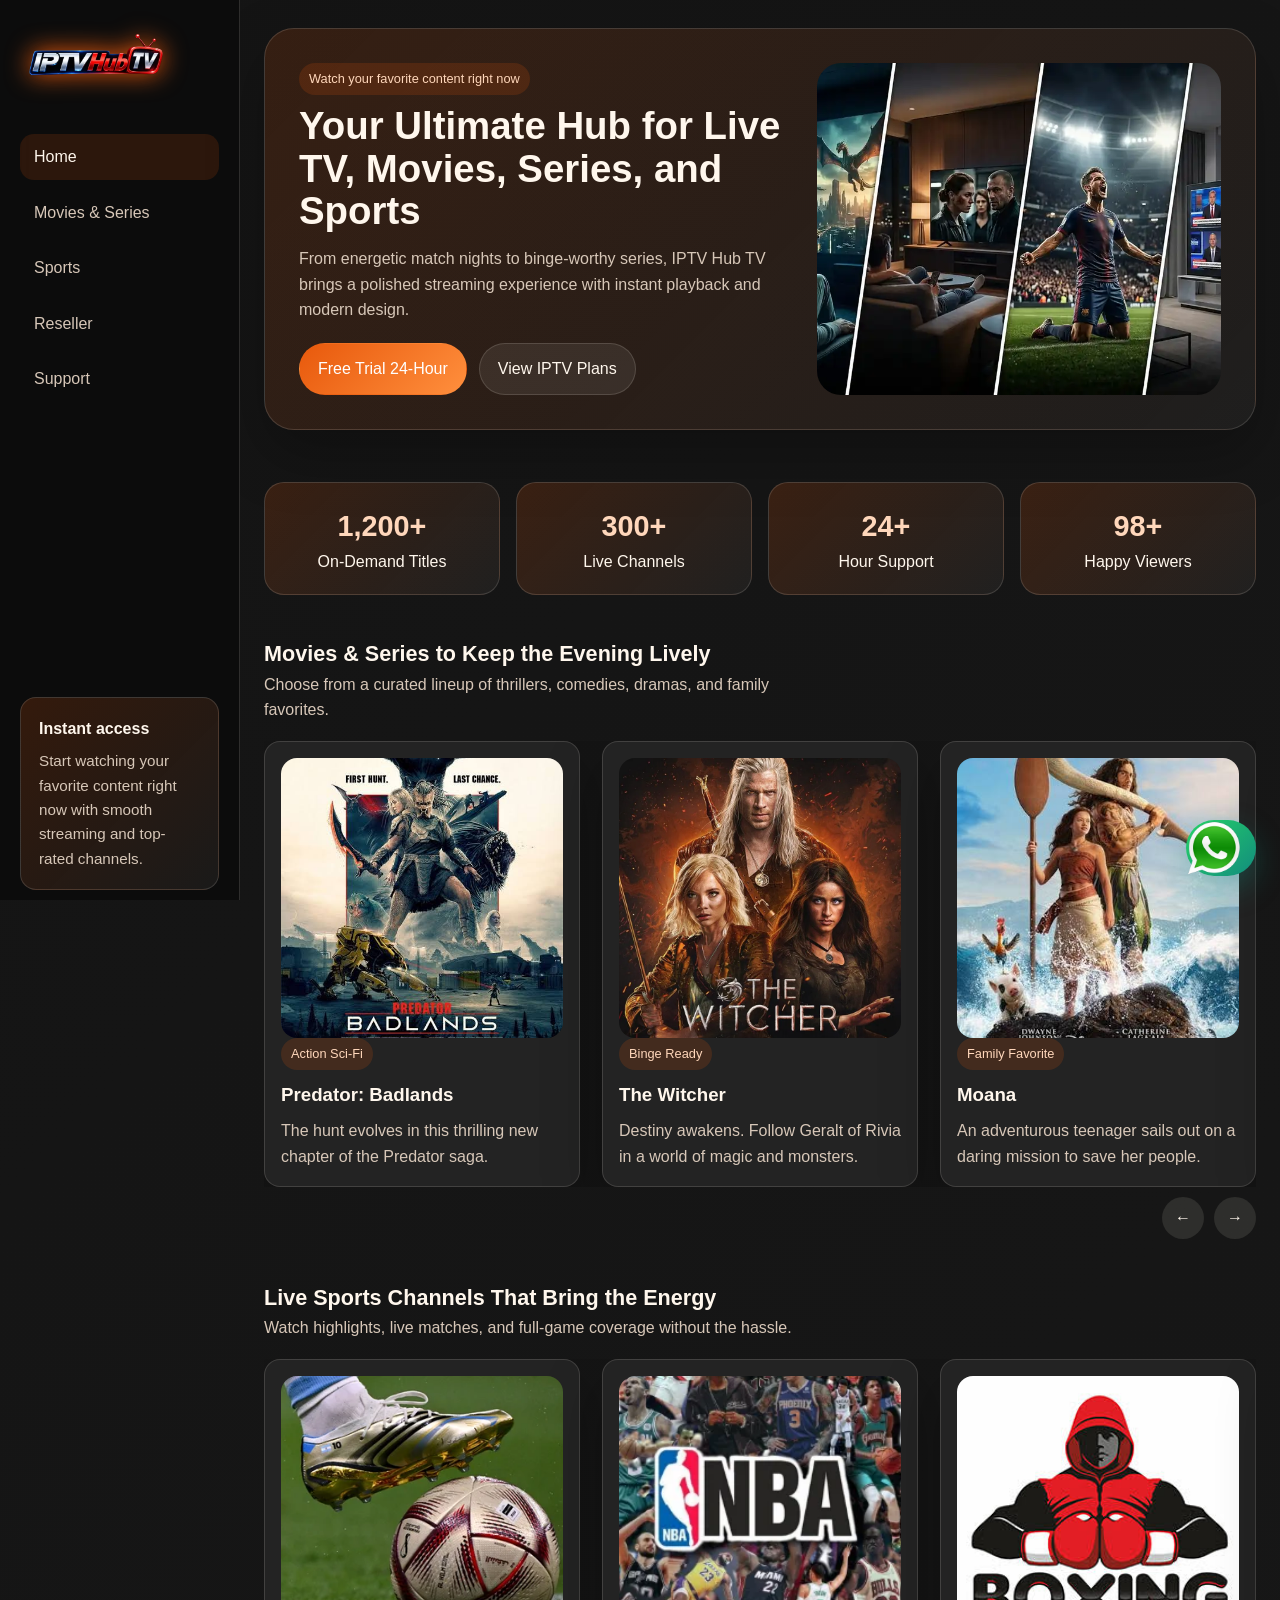
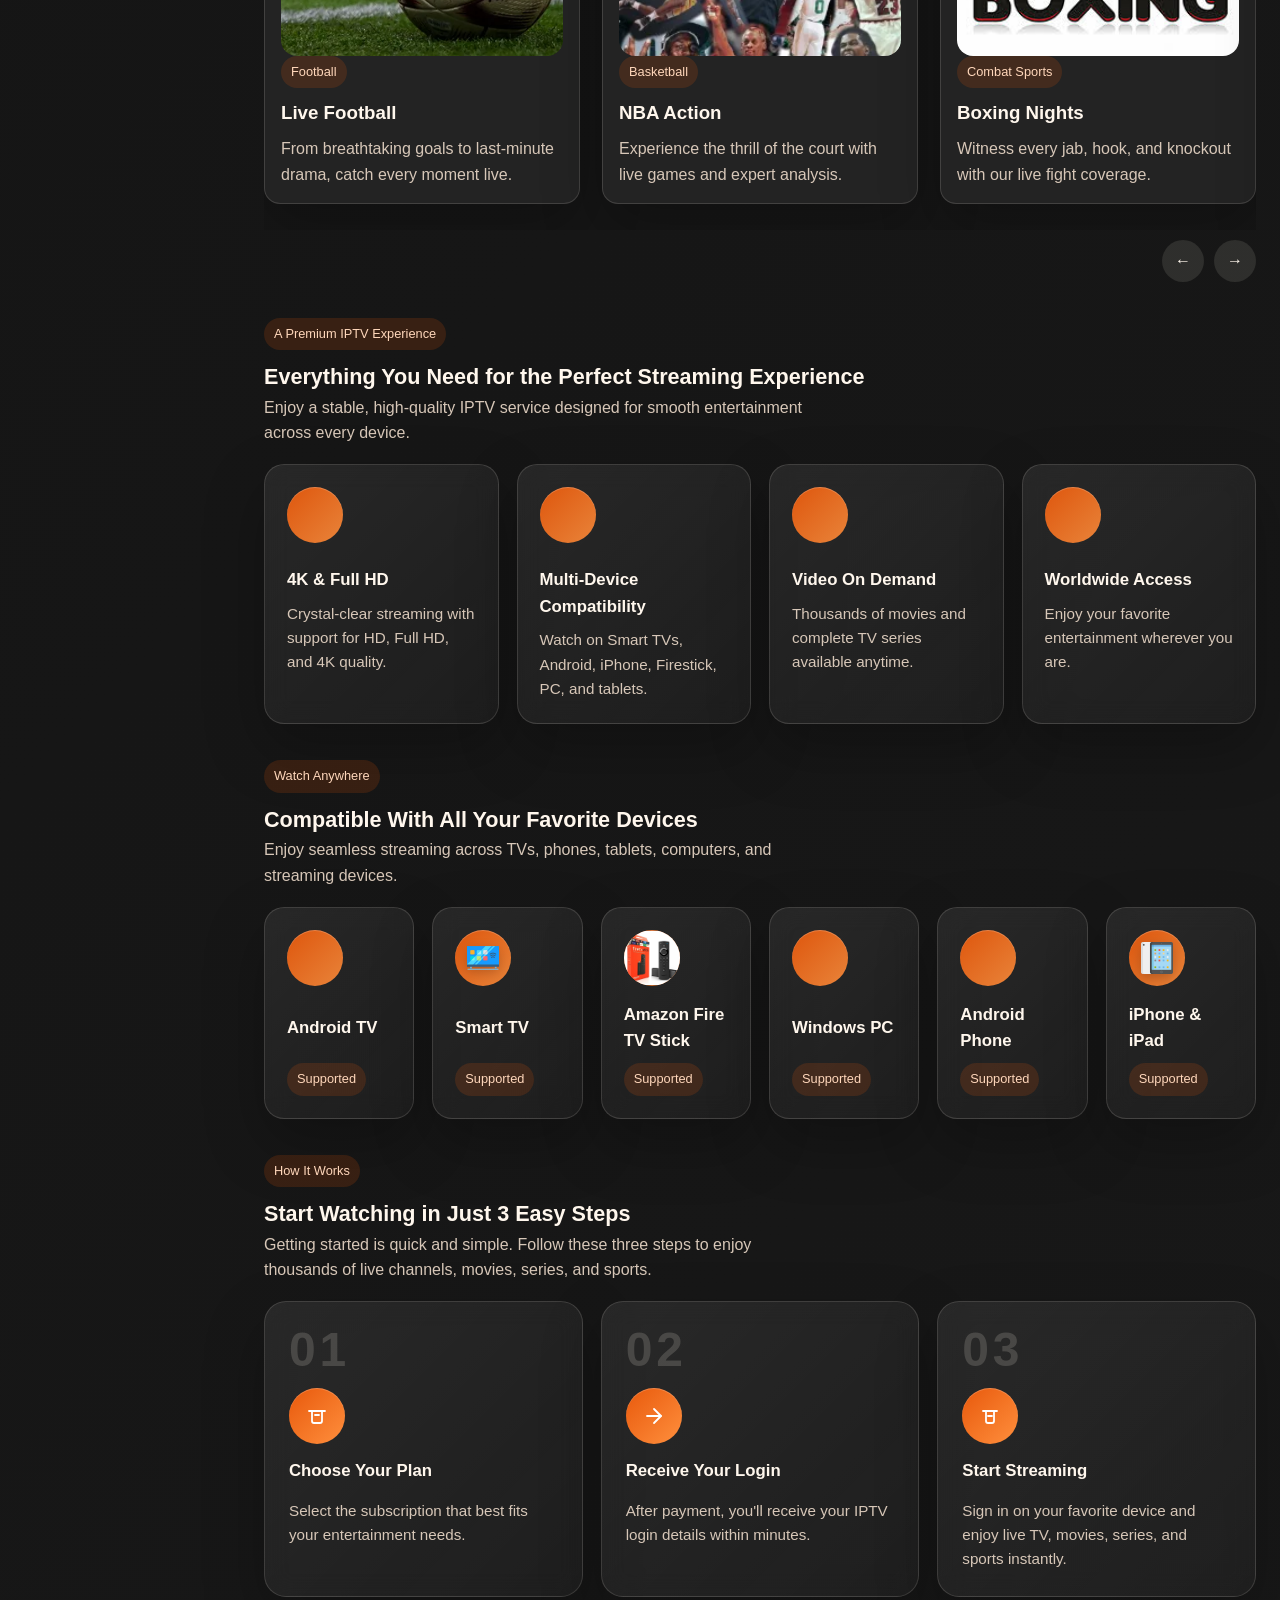
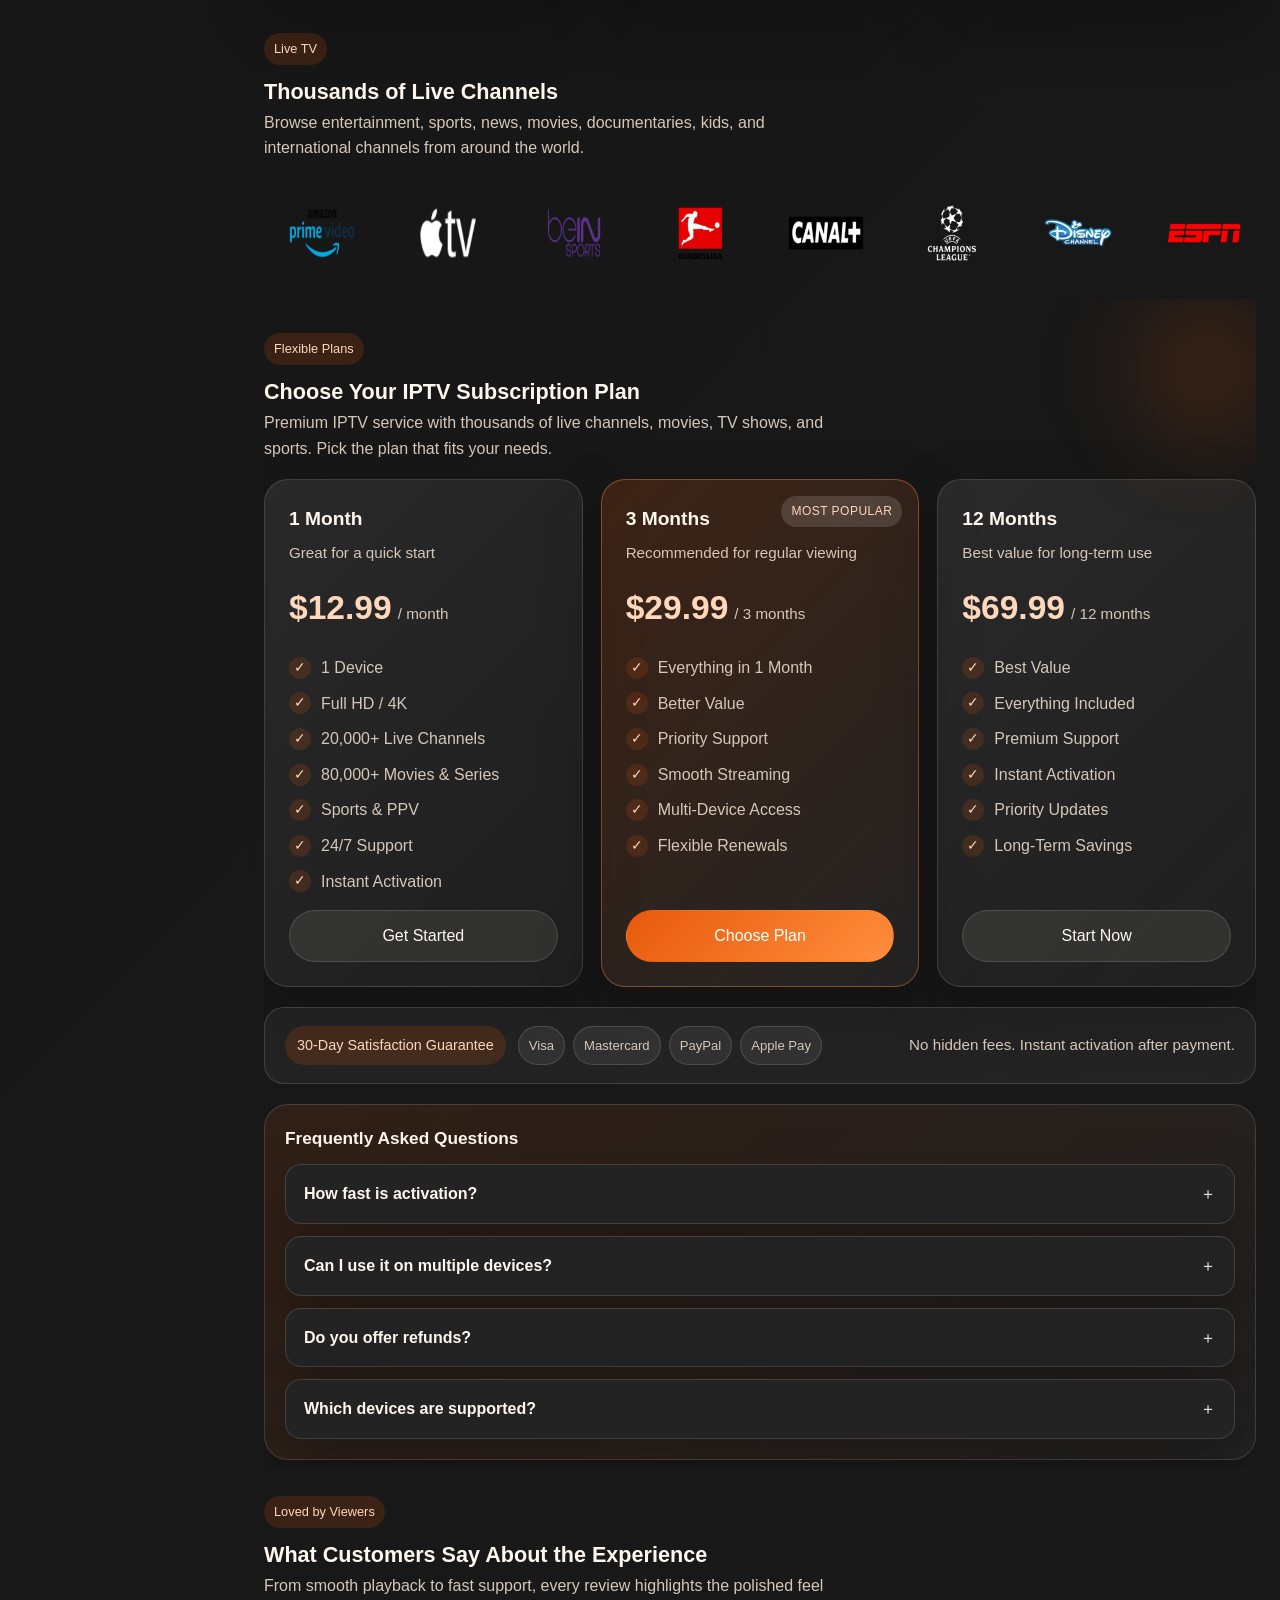
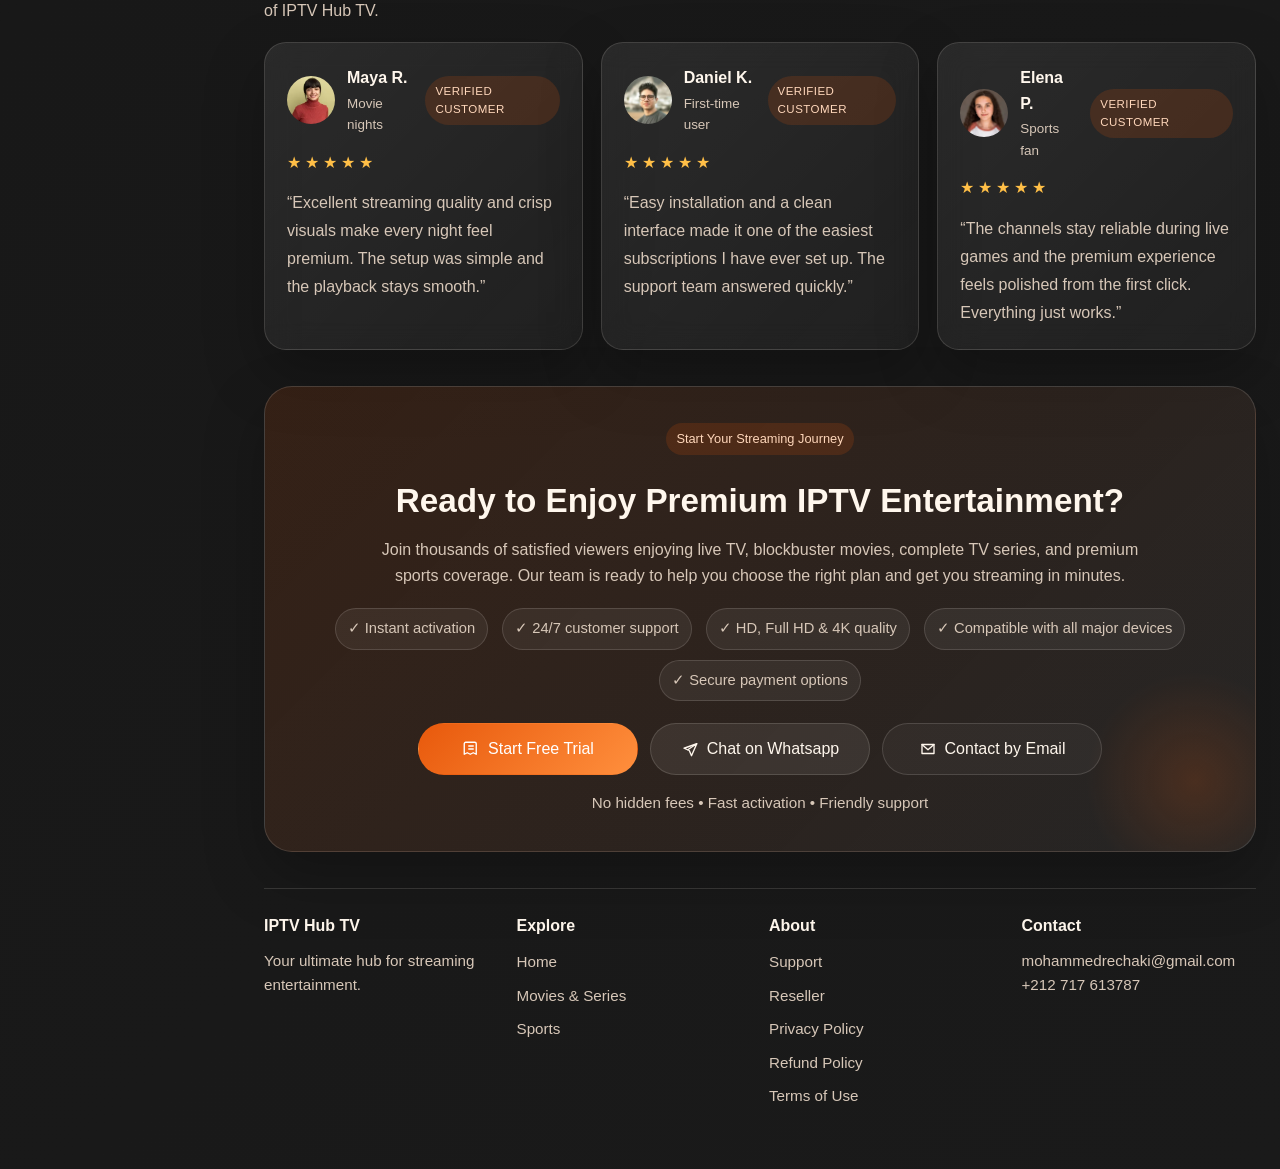
==== commit a7c80100: "llll" ====
--- a/index.html
+++ b/index.html
@@ -92,12 +92,12 @@
           <p class="lead">From energetic match nights to binge-worthy series, IPTV Hub TV brings a polished streaming
             experience with instant playback and modern design.</p>
           <div class="hero-actions">
-            <a class="btn btn-primary" href="https://wa.me/212717613787?text=Hello%2C%20I'm%20interested%20in%20the%20free%20trial.">Try It Free</a>
+            <a class="btn btn-primary" href="https://wa.me/212717613787?text=Hello%2C%20I'm%20interested%20in%20the%20free%20trial.">Free Trial 24-Hour</a>
             <a class="btn btn-secondary" href="#pricing">View IPTV Plans</a>
           </div>
         </div>
         <div class="hero-media">
-          <img src="assets/img/hero1.jpeg" alt="A collage of popular movies and sports representing a diverse streaming library" width="558" height="320" fetchpriority="high" />
+          <img src="assets/img/hero.webp" alt="A collage of popular movies and sports representing a diverse streaming library" width="558" height="320" fetchpriority="high" />
         </div>
       </section>
 
@@ -559,7 +559,7 @@
         <div class="testimonial-grid">
           <article class="testimonial-card reveal" style="--delay: 0.08s;">
             <div class="testimonial-top">
-              <img class="testimonial-avatar" src="assets/img/avatar/woman.jpeg" alt="Profile photo of Maya R., a satisfied customer." loading="lazy" decoding="async" width="48" height="48" />
+              <img class="testimonial-avatar" src="assets/img/avatar/woman.webp" alt="Profile photo of Maya R., a satisfied customer." loading="lazy" decoding="async" width="48" height="48" />
               <div class="testimonial-person">
                 <h3>Maya R.</h3>
                 <p class="testimonial-role">Movie nights</p>
@@ -574,7 +574,7 @@
 
           <article class="testimonial-card reveal" style="--delay: 0.12s;">
             <div class="testimonial-top">
-              <img class="testimonial-avatar" src="assets/img/avatar/man.jpeg" alt="Profile photo of Daniel K., a happy first-time user." loading="lazy" decoding="async" width="48" height="48" />
+              <img class="testimonial-avatar" src="assets/img/avatar/man.webp" alt="Profile photo of Daniel K., a happy first-time user." loading="lazy" decoding="async" width="48" height="48" />
               <div class="testimonial-person">
                 <h3>Daniel K.</h3>
                 <p class="testimonial-role">First-time user</p>
@@ -589,7 +589,7 @@
 
           <article class="testimonial-card reveal" style="--delay: 0.16s;">
             <div class="testimonial-top">
-              <img class="testimonial-avatar" src="assets/img/avatar/elena.jpeg" alt="Profile photo of Elena P., a happy sports fan." loading="lazy" decoding="async" width="48" height="48" />
+              <img class="testimonial-avatar" src="assets/img/avatar/elena.webp" alt="Profile photo of Elena P., a happy sports fan." loading="lazy" decoding="async" width="48" height="48" />
               <div class="testimonial-person">
                 <h3>Elena P.</h3>
                 <p class="testimonial-role">Sports fan</p>
--- a/assets/styles.css
+++ b/assets/styles.css
@@ -79,7 +79,7 @@
   width: auto;
   object-fit: contain;
   transition: filter 0.3s ease;
-   filter: drop-shadow(0 0 12px var(--accent));
+  filter: drop-shadow(0 0 12px var(--accent));
 }
 
 
@@ -165,7 +165,7 @@
 
 .sidebar-card {
   margin-top: auto;
-  margin-top: 24px;
+  
   padding: 18px;
   border-radius: var(--radius-sm);
   background: linear-gradient(135deg, rgba(232, 89, 12, 0.18), rgba(255, 247, 237, 0.06));
@@ -260,11 +260,12 @@
 .hero-media {
   border-radius: 24px;
   overflow: hidden;
-  min-height: 320px;
+  min-height: 200px;
 }
 
 .hero-media img {
   height: 100%;
+ 
 }
 
 .section {
@@ -529,10 +530,12 @@
 }
 
 @keyframes starShimmer {
+
   0%,
   100% {
     transform: translateY(0);
   }
+
   50% {
     transform: translateY(-1px);
   }
@@ -672,10 +675,13 @@
 }
 
 @keyframes whatsappPulse {
-  0%, 100% {
+
+  0%,
+  100% {
     transform: scale(1);
     box-shadow: 0 12px 30px rgba(18, 140, 126, 0.35);
   }
+
   50% {
     transform: scale(1.05);
     box-shadow: 0 16px 34px rgba(18, 140, 126, 0.45);
@@ -769,8 +775,9 @@
   display: block;
   filter: drop-shadow(0 4px 6px rgba(0, 0, 0, 0.2));
 }
-.feature-icon img{
- width: 100%;
+
+.feature-icon img {
+  width: 100%;
   height: 100%;
   object-fit: cover;
   display: block;
@@ -1102,7 +1109,7 @@
 
 .live-tv-slide img {
   width: 100px;
-  height: 56px;
+  height: 100px;
   object-fit: contain;
   padding: 10px 8px;
   border-radius: 16px;
@@ -1151,7 +1158,7 @@
   line-height: 1.2;
 }
 
-.cta-card > p {
+.cta-card>p {
   color: var(--muted);
   max-width: 760px;
   margin: 0 auto;
@@ -1409,21 +1416,30 @@
 
   .sidebar {
     width: 100%;
-    height: auto;
-    position: relative;
+    height: 100px;
+    position: fixed;
     inset: auto;
     z-index: 1000;
     display: flex;
     flex-direction: row;
     align-items: center;
     justify-content: space-between;
-    padding: 16px 18px;
     border-right: 0;
     border-bottom: 1px solid var(--border);
     border-radius: 0 0 20px 20px;
   }
 
+  .sidebar-card {
+    display: none;
+  }
+
+
+  main{
+    margin-top: 150px;
+  }
+
   .nav-links {
+    /* This is the mobile dropdown, not the direct sidebar links */
     display: none;
     position: absolute;
     top: calc(100% + 10px);
@@ -1432,7 +1448,7 @@
     flex-direction: column;
     padding: 12px;
     border-radius: 16px;
-    background: rgba(12, 12, 12, 0.96);
+    background: rgba(0, 0, 0, 0.96);
     border: 1px solid var(--border);
     opacity: 0;
     transform: translateY(-6px);
@@ -1585,7 +1601,7 @@
 
   .live-tv-slide img {
     width: 84px;
-    height: 48px;
+    height: 84px;
     padding: 8px 10px;
   }
-}
+}
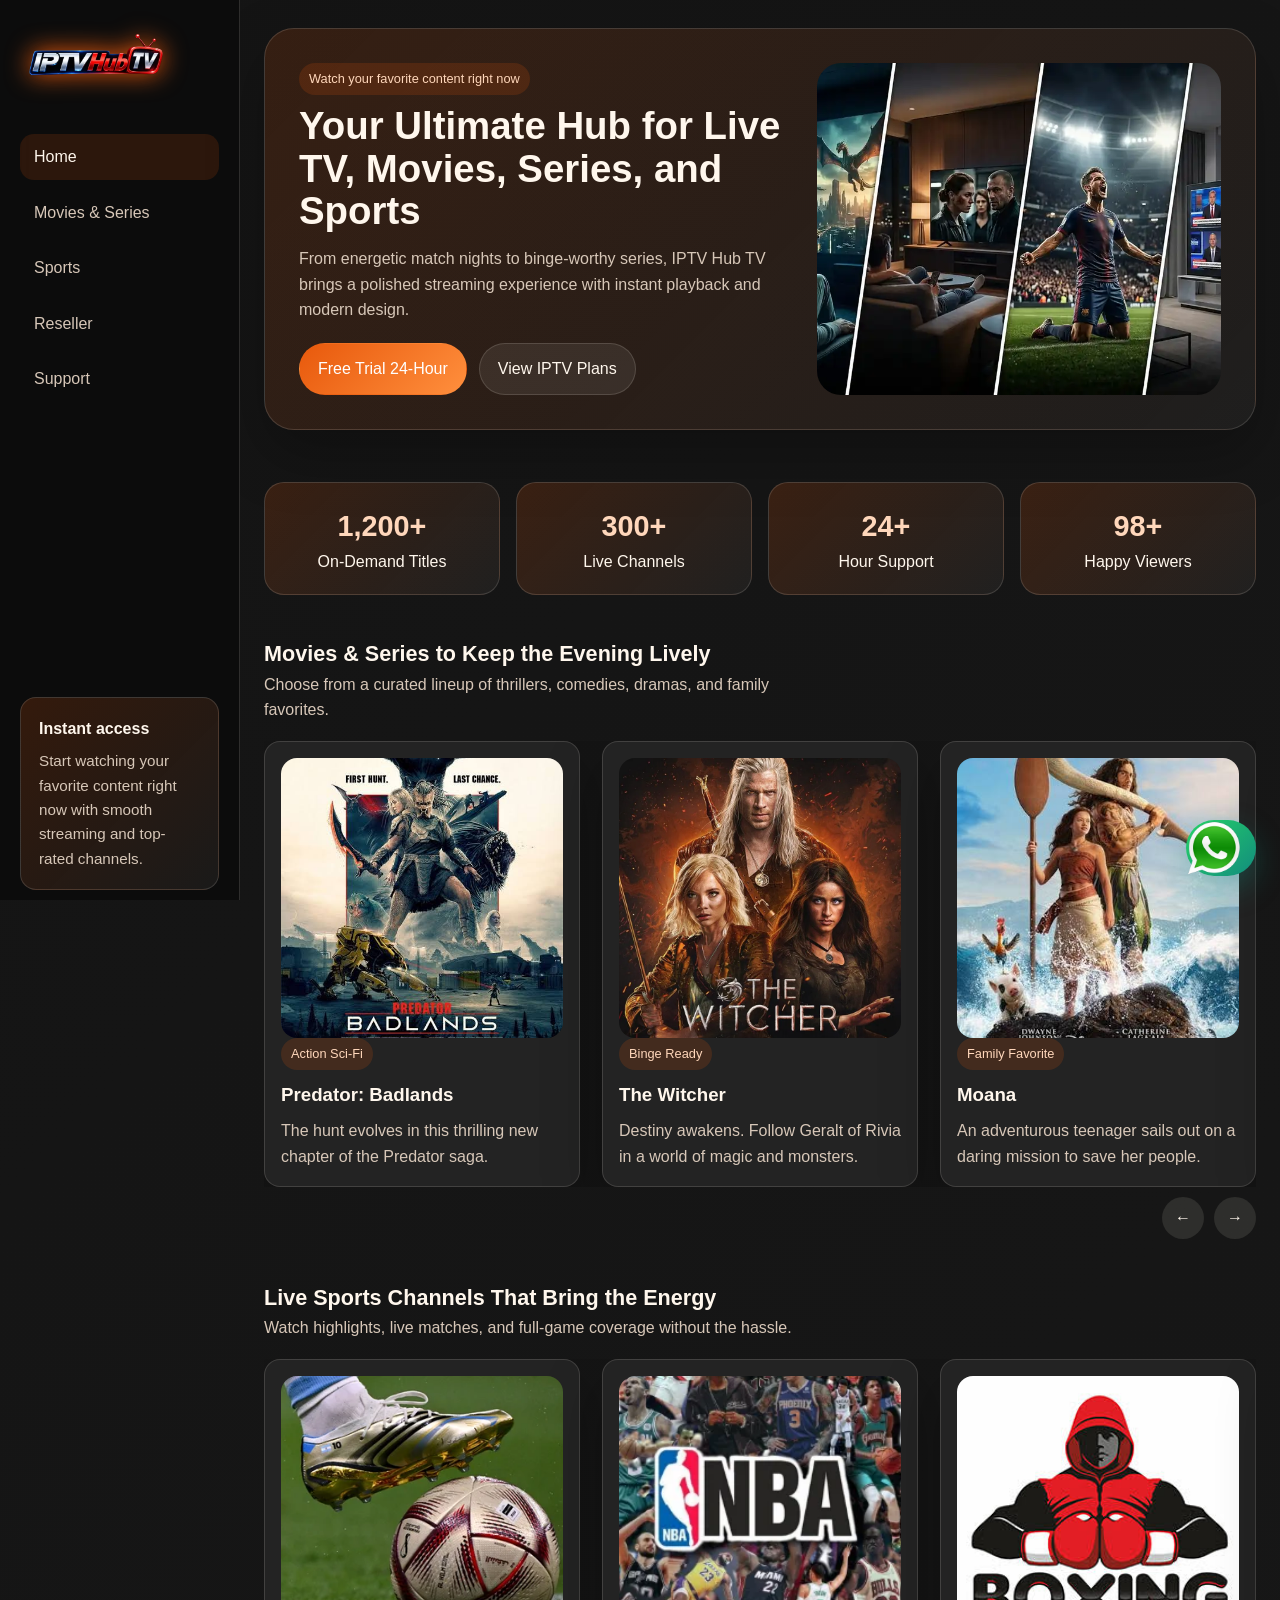
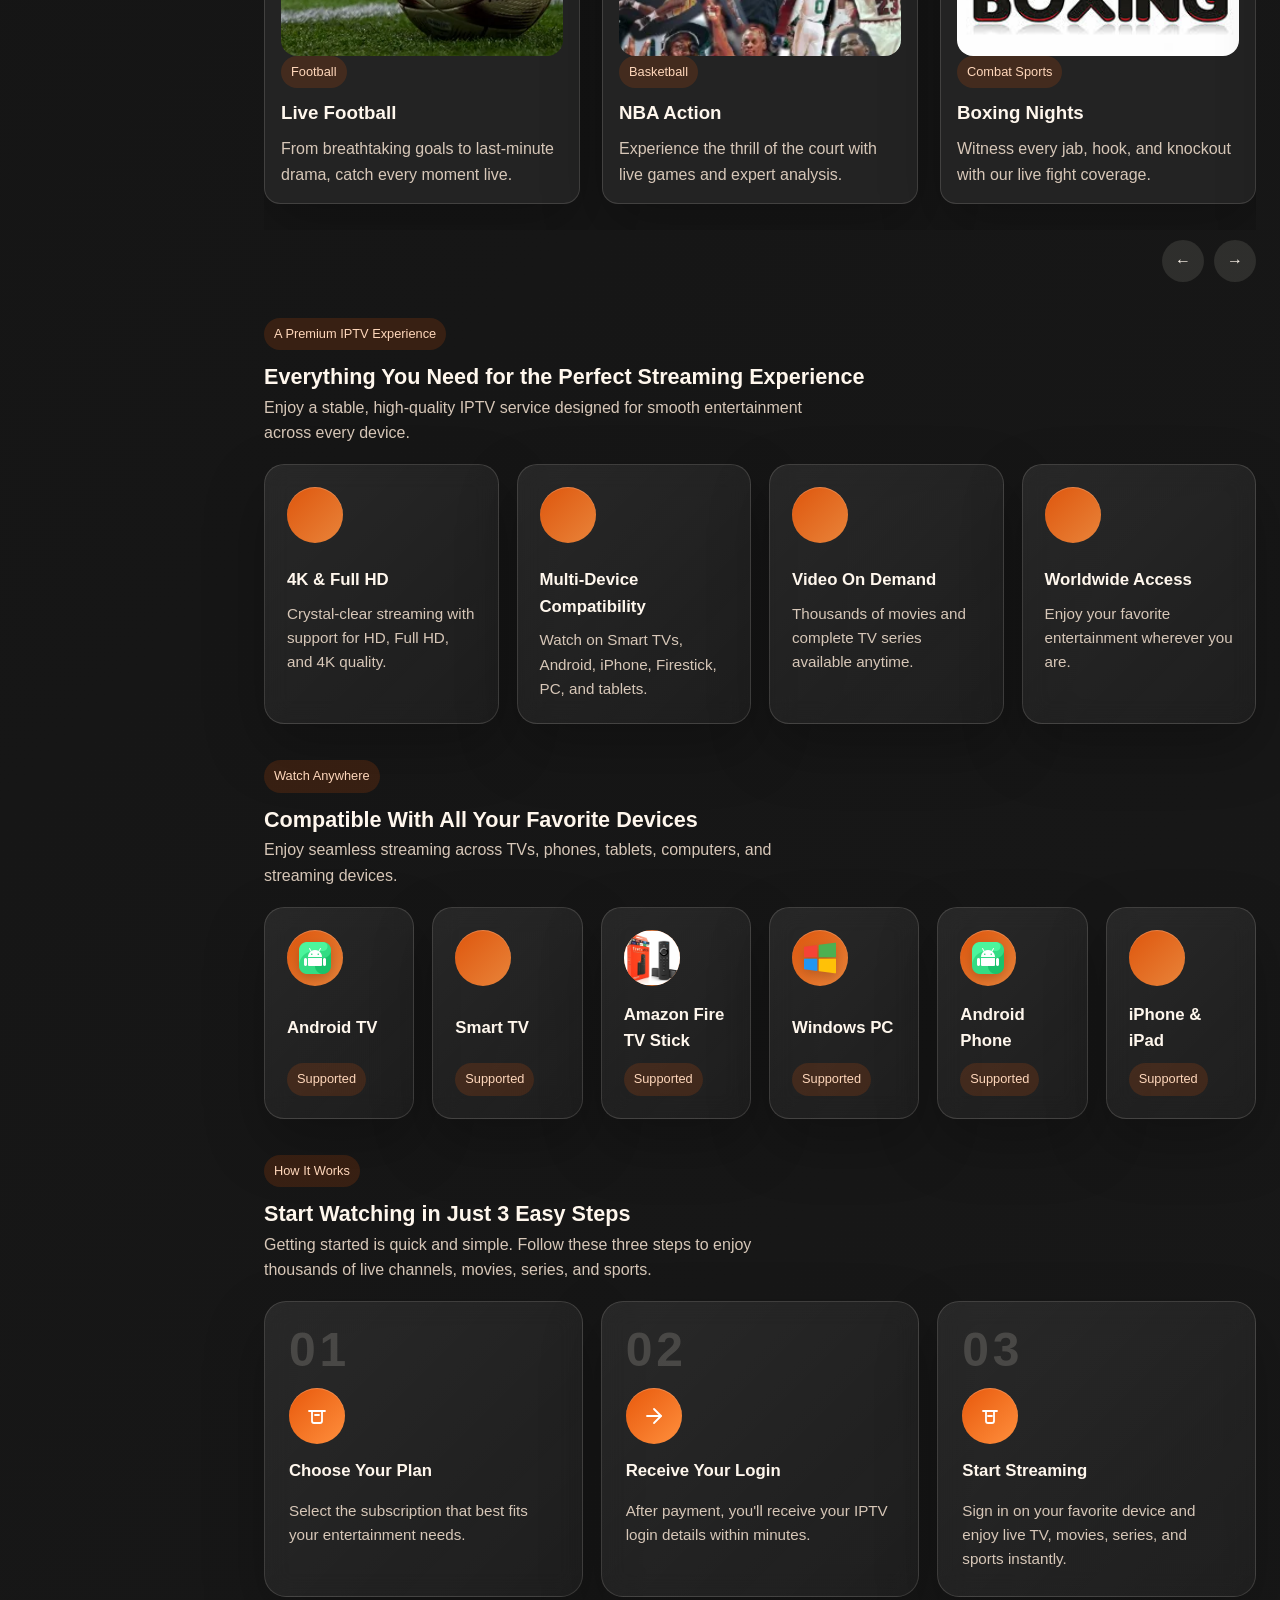
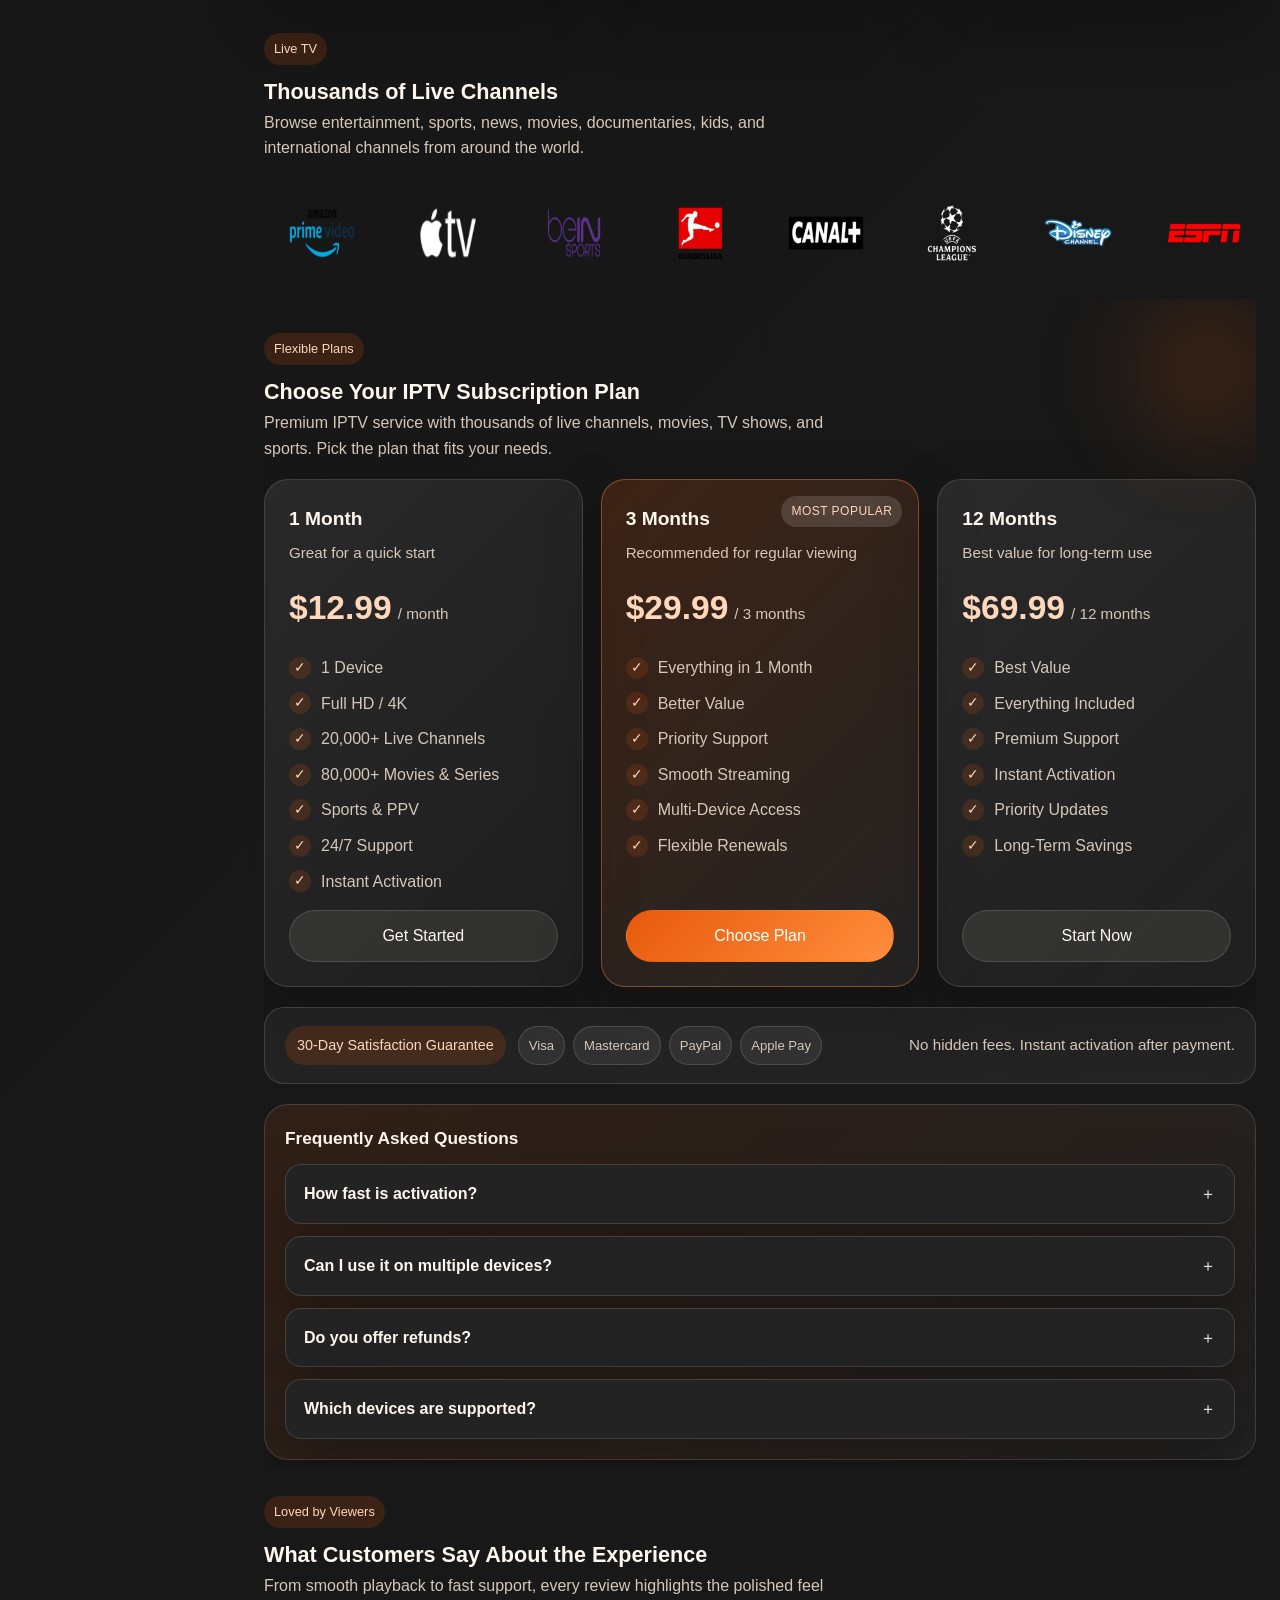
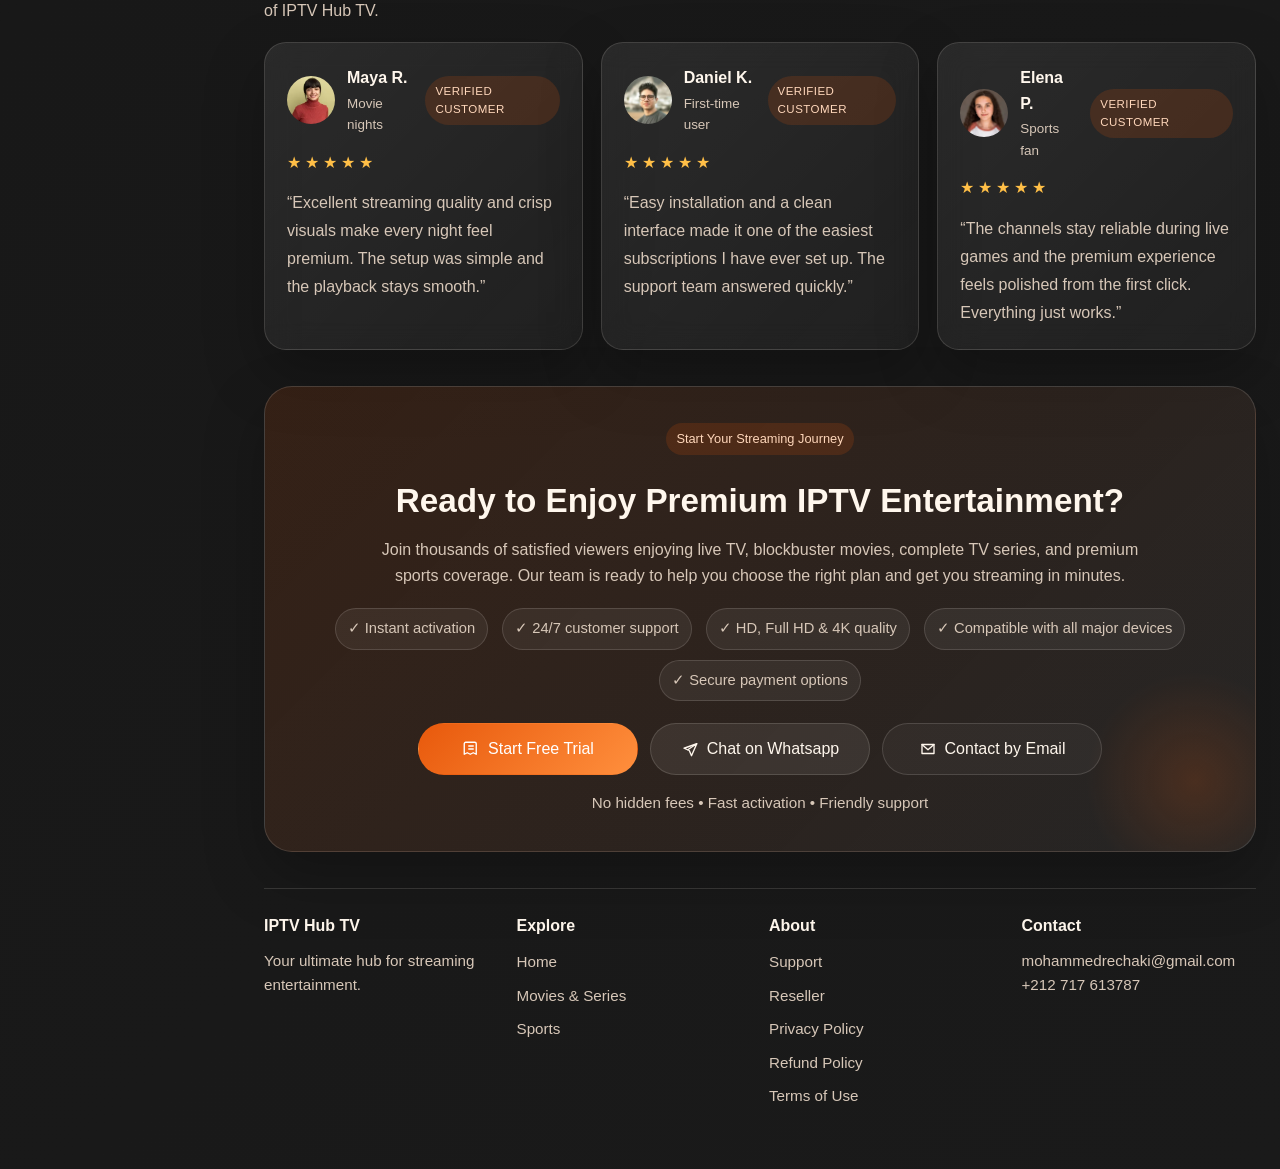
==== commit 366e2d85: "lol" ====
--- a/index.html
+++ b/index.html
@@ -1,10 +1,12 @@
 <!DOCTYPE html>
 <html lang="en">
+
 <head>
   <meta charset="UTF-8" />
   <meta name="viewport" content="width=device-width, initial-scale=1.0" />
   <title>IPTV Hub TV | IPTV Service for Live TV, Movies & Sports</title>
-  <meta name="description" content="Get instant access to 20,000+ live TV channels, 80,000+ movies, and sports with IPTV Hub TV. Enjoy stable HD & 4K streaming on all devices. Choose your plan and start watching today!" />
+  <meta name="description"
+    content="Get instant access to 20,000+ live TV channels, 80,000+ movies, and sports with IPTV Hub TV. Enjoy stable HD & 4K streaming on all devices. Choose your plan and start watching today!" />
   <link rel="canonical" href="https://iptvhubtv.com/" />
   <meta name="robots" content="index, follow" />
   <meta name="theme-color" content="#e8590c" />
@@ -13,50 +15,173 @@
   <meta property="og:type" content="website" />
   <meta property="og:url" content="https://iptvhubtv.com/" />
   <meta property="og:title" content="IPTV Hub TV | #1 IPTV Service for Live TV, Movies & Sports" />
-  <meta property="og:description" content="Get instant access to 20,000+ live TV channels, 80,000+ movies, and sports with IPTV Hub TV. Enjoy stable HD & 4K streaming on all devices." />
+  <meta property="og:description"
+    content="Get instant access to 20,000+ live TV channels, 80,000+ movies, and sports with IPTV Hub TV. Enjoy stable HD & 4K streaming on all devices." />
   <meta property="og:image" content="https://iptvhubtv.com/img/hero2.webp" />
 
   <!-- Twitter / X -->
   <meta property="twitter:card" content="summary_large_image" />
   <meta property="twitter:url" content="https://iptvhubtv.com/" />
   <meta property="twitter:title" content="IPTV Hub TV | #1 IPTV Service for Live TV, Movies & Sports" />
-  <meta property="twitter:description" content="Get instant access to 20,000+ live TV channels, 80,000+ movies, and sports with IPTV Hub TV. Enjoy stable HD & 4K streaming on all devices." />
+  <meta property="twitter:description"
+    content="Get instant access to 20,000+ live TV channels, 80,000+ movies, and sports with IPTV Hub TV. Enjoy stable HD & 4K streaming on all devices." />
   <meta property="twitter:image" content="https://iptvhubtv.com/img/hero2.webp" />
 
   <link rel="stylesheet" href="assets/styles.css" />
   <link rel="stylesheet" href="https://cdn.jsdelivr.net/npm/swiper@11/swiper-bundle.min.css" />
 
+  <link rel="icon" type="image/png" href="favicon/favicon-96x96.png" sizes="96x96" />
+  <link rel="icon" type="image/svg+xml" href="favicon/favicon.svg" />
+  <link rel="shortcut icon" href="favicon/favicon.ico" />
+  <link rel="apple-touch-icon" sizes="180x180" href="favicon/apple-touch-icon.png" />
+  <meta name="apple-mobile-web-app-title" content="IptvHubTv" />
+  <link rel="manifest" href="favicon/site.webmanifest" />
+
   <script type="application/ld+json">
+  [
+    {
+      "@context": "https://schema.org",
+      "@type": "Organization",
+      "name": "IPTV Hub TV",
+      "url": "https://iptvhubtv.com/",
+      "logo": "https://iptvhubtv.com/assets/img/logo.webp",
+      "contactPoint": {
+        "@type": "ContactPoint",
+        "telephone": "+212-717-613787",
+        "contactType": "Customer Support",
+        "email": "mohammedrechaki@gmail.com"
+      },
+      "sameAs": [
+        "https://wa.me/212717613787"
+      ]
+    },
     {
       "@context": "https://schema.org",
       "@type": "WebSite",
       "name": "IPTV Hub TV",
-      "url": "https://iptvhubtv.com/"
-    }
-  </script>
-  <script type="application/ld+json">
+      "url": "https://iptvhubtv.com/",
+      "potentialAction": {
+        "@type": "SearchAction",
+        "target": {
+          "@type": "EntryPoint",
+          "urlTemplate": "https://iptvhubtv.com/?s={search_term_string}"
+        },
+        "query-input": "required name=search_term_string"
+      }
+    },
     {
       "@context": "https://schema.org",
-      "@type": "FAQPage",
-      "mainEntity": [
-        {
-          "@type": "Question",
-          "name": "How fast is activation?",
-          "acceptedAnswer": {
-            "@type": "Answer",
-            "text": "Most orders activate within minutes after payment so you can start watching right away."
-          }
-        },
-        {
-          "@type": "Question",
-          "name": "Can I use it on multiple devices?",
-          "acceptedAnswer": {
-            "@type": "Answer",
-            "text": "Yes. Higher-tier plans support multi-device viewing for households and shared setups."
-          }
-        }
-      ]
-    }
+      "@type": "Product",
+      "name": "1 Month IPTV Subscription",
+      "description": "A 1-month subscription to IPTV Hub TV, including over 20,000 live channels and 80,000+ movies & series in Full HD/4K.",
+      "image": "https://iptvhubtv.com/assets/img/hero.webp",
+      "sku": "IPTV-PLAN-1M",
+      "brand": {
+        "@type": "Brand",
+        "name": "IPTV Hub TV"
+      },
+      "offers": {
+        "@type": "Offer",
+        "url": "https://iptvhubtv.com/#pricing",
+        "priceCurrency": "USD",
+        "price": "12.99",
+        "priceValidUntil": "2026-12-31",
+        "availability": "https://schema.org/InStock"
+      }
+    },
+    {
+      "@context": "https://schema.org",
+      "@type": "Product",
+      "name": "3 Months IPTV Subscription",
+      "description": "A 3-month subscription to IPTV Hub TV, offering better value with priority support and multi-device access.",
+      "image": "https://iptvhubtv.com/assets/img/hero.webp",
+      "sku": "IPTV-PLAN-3M",
+      "brand": {
+        "@type": "Brand",
+        "name": "IPTV Hub TV"
+      },
+      "offers": {
+        "@type": "Offer",
+        "url": "https://iptvhubtv.com/#pricing",
+        "priceCurrency": "USD",
+        "price": "29.99",
+        "priceValidUntil": "2026-12-31",
+        "availability": "https://schema.org/InStock"
+      }
+    },
+    {
+      "@context": "https://schema.org",
+      "@type": "Product",
+      "name": "12 Months IPTV Subscription",
+      "description": "The best value 12-month subscription to IPTV Hub TV, with all features and premium support included.",
+      "image": "https://iptvhubtv.com/assets/img/hero.webp",
+      "sku": "IPTV-PLAN-12M",
+      "brand": {
+        "@type": "Brand",
+        "name": "IPTV Hub TV"
+      },
+      "offers": {
+        "@type": "Offer",
+        "url": "https://iptvhubtv.com/#pricing",
+        "priceCurrency": "USD",
+        "price": "69.99",
+        "priceValidUntil": "2026-12-31",
+        "availability": "https://schema.org/InStock"
+      }
+    },
+  
+ {
+    "@context": "https://schema.org",
+    "@type": "Review",
+    "itemReviewed": {
+      "@type": "Organization",
+      "name": "IPTV Hub TV"
+    },
+    "reviewRating": {
+      "@type": "Rating",
+      "ratingValue": "5"
+    },
+    "author": {
+      "@type": "Person",
+      "name": "Maya R."
+    },
+    "reviewBody": "Excellent streaming quality and crisp visuals make every night feel premium. The setup was simple and the playback stays smooth."
+  },
+  {
+    "@context": "https://schema.org",
+    "@type": "Review",
+    "itemReviewed": {
+      "@type": "Organization",
+      "name": "IPTV Hub TV"
+    },
+    "reviewRating": {
+      "@type": "Rating",
+      "ratingValue": "5"
+    },
+    "author": {
+      "@type": "Person",
+      "name": "Daniel K."
+    },
+    "reviewBody": "Easy installation and a clean interface made it one of the easiest subscriptions I have ever set up. The support team answered quickly."
+  },
+  {
+    "@context": "https://schema.org",
+    "@type": "Review",
+    "itemReviewed": {
+      "@type": "Organization",
+      "name": "IPTV Hub TV"
+    },
+    "reviewRating": {
+      "@type": "Rating",
+      "ratingValue": "5"
+    },
+    "author": {
+      "@type": "Person",
+      "name": "Elena P."
+    },
+    "reviewBody": "The channels stay reliable during live games and the premium experience feels polished from the first click. Everything just works."
+  }
+  ]
   </script>
 </head>
 
@@ -80,7 +205,7 @@
       </nav>
       <div class="sidebar-card" role="complementary">
         <h3>Instant access</h3>
-        <p>Start watching your favorite content right now with smooth streaming and top-rated channels.</p>
+         <p>Start watching your favorite content right now with smooth streaming and top-rated channels.</p>
       </div>
     </aside>
 
@@ -92,12 +217,16 @@
           <p class="lead">From energetic match nights to binge-worthy series, IPTV Hub TV brings a polished streaming
             experience with instant playback and modern design.</p>
           <div class="hero-actions">
-            <a class="btn btn-primary" href="https://wa.me/212717613787?text=Hello%2C%20I'm%20interested%20in%20the%20free%20trial.">Free Trial 24-Hour</a>
+            <a class="btn btn-primary"
+              href="https://wa.me/212717613787?text=Hello%2C%20I'm%20interested%20in%20the%20free%20trial.">Free Trial
+              24-Hour</a>
             <a class="btn btn-secondary" href="#pricing">View IPTV Plans</a>
           </div>
         </div>
         <div class="hero-media">
-          <img src="assets/img/hero.webp" alt="A collage of popular movies and sports representing a diverse streaming library" width="558" height="320" fetchpriority="high" />
+          <img src="assets/img/hero.webp"
+            alt="A collage of popular movies and sports representing a diverse streaming library" width="558"
+            height="320" fetchpriority="high" />
         </div>
       </section>
 
@@ -133,37 +262,45 @@
           <div class="swiper">
             <div class="swiper-wrapper">
               <article class="swiper-slide slide-card">
-                <img src="assets/img/movies/predator-badlands.jpeg" alt="Promotional poster for the movie Predator: Badlands" loading="lazy" decoding="async" width="300" height="450" />
+                <img src="assets/img/movies/predator-badlands.jpeg"
+                  alt="Promotional poster for the movie Predator: Badlands" loading="lazy" decoding="async" width="300"
+                  height="450" />
                 <span class="badge">Action Sci-Fi</span>
                 <h3>Predator: Badlands</h3>
                 <p>The hunt evolves in this thrilling new chapter of the Predator saga.</p>
               </article>
               <article class="swiper-slide slide-card">
-                <img src="assets/img/movies/the-witcher.webp" alt="Promotional poster for The Witcher Netflix series" loading="lazy" decoding="async" width="300" height="450" />
+                <img src="assets/img/movies/the-witcher.webp" alt="Promotional poster for The Witcher Netflix series"
+                  loading="lazy" decoding="async" width="300" height="450" />
                 <span class="badge">Binge Ready</span>
                 <h3>The Witcher</h3>
                 <p>Destiny awakens. Follow Geralt of Rivia in a world of magic and monsters.</p>
               </article>
               <article class="swiper-slide slide-card">
-                <img src="assets/img/movies/moana.jpeg" alt="Promotional poster for the animated Disney movie Moana" loading="lazy" decoding="async" width="300" height="450" />
+                <img src="assets/img/movies/moana.jpeg" alt="Promotional poster for the animated Disney movie Moana"
+                  loading="lazy" decoding="async" width="300" height="450" />
                 <span class="badge">Family Favorite</span>
                 <h3>Moana</h3>
                 <p>An adventurous teenager sails out on a daring mission to save her people.</p>
               </article>
               <article class="swiper-slide slide-card">
-                <img src="assets/img/movies/spider-noir.webp" alt="Promotional poster for the movie Spider-Man Noir" loading="lazy" decoding="async" width="300" height="450" />
+                <img src="assets/img/movies/spider-noir.webp" alt="Promotional poster for the movie Spider-Man Noir"
+                  loading="lazy" decoding="async" width="300" height="450" />
                 <span class="badge">Blockbuster</span>
                 <h3>Spider-Man Noir</h3>
                 <p>A web of intrigue unfolds in this stylish, alternate-universe adventure.</p>
               </article>
               <article class="swiper-slide slide-card">
-                <img src="assets/img/movies/oppenheimer.webp" alt="Promotional poster for the award-winning movie Oppenheimer" loading="lazy" decoding="async" width="300" height="450" />
+                <img src="assets/img/movies/oppenheimer.webp"
+                  alt="Promotional poster for the award-winning movie Oppenheimer" loading="lazy" decoding="async"
+                  width="300" height="450" />
                 <span class="badge">Award Winner</span>
                 <h3>Oppenheimer</h3>
                 <p>The world forever changed. A cinematic journey into the mind of a genius.</p>
               </article>
-               <article class="swiper-slide slide-card">
-                <img src="assets/img/movies/The Odyssey.jpg" alt="Promotional poster for the new movie The Odyssey" loading="lazy" decoding="async" width="300" height="450" />
+              <article class="swiper-slide slide-card">
+                <img src="assets/img/movies/The Odyssey.jpg" alt="Promotional poster for the new movie The Odyssey"
+                  loading="lazy" decoding="async" width="300" height="450" />
                 <span class="badge">New Release</span>
                 <h3>The Odyssey</h3>
                 <p>A legendary journey home. Experience the epic tale like never before.</p>
@@ -188,37 +325,49 @@
           <div class="swiper">
             <div class="swiper-wrapper">
               <article class="swiper-slide slide-card">
-                <img src="assets/img/sports/swiper/football-swiper.webp" alt="A professional football player kicking a ball in a packed stadium" loading="lazy" decoding="async" width="300" height="169" />
+                <img src="assets/img/sports/swiper/football-swiper.webp"
+                  alt="A professional football player kicking a ball in a packed stadium" loading="lazy"
+                  decoding="async" width="300" height="169" />
                 <span class="badge">Football</span>
                 <h3>Live Football</h3>
                 <p>From breathtaking goals to last-minute drama, catch every moment live.</p>
               </article>
               <article class="swiper-slide slide-card">
-                <img src="assets/img/sports/swiper/nba.webp" alt="A dynamic collage of famous NBA basketball players in action" loading="lazy" decoding="async" width="300" height="450" />
+                <img src="assets/img/sports/swiper/nba.webp"
+                  alt="A dynamic collage of famous NBA basketball players in action" loading="lazy" decoding="async"
+                  width="300" height="450" />
                 <span class="badge">Basketball</span>
                 <h3>NBA Action</h3>
                 <p>Experience the thrill of the court with live games and expert analysis.</p>
               </article>
               <article class="swiper-slide slide-card">
-                <img src="assets/img/sports/swiper/boxing-swiper.jpeg" alt="A boxer celebrating victory with arms raised in a brightly lit boxing ring" loading="lazy" decoding="async" width="300" height="169" />
+                <img src="assets/img/sports/swiper/boxing-swiper.jpeg"
+                  alt="A boxer celebrating victory with arms raised in a brightly lit boxing ring" loading="lazy"
+                  decoding="async" width="300" height="169" />
                 <span class="badge">Combat Sports</span>
                 <h3>Boxing Nights</h3>
                 <p>Witness every jab, hook, and knockout with our live fight coverage.</p>
               </article>
               <article class="swiper-slide slide-card">
-                <img src="assets/img/sports/swiper/bundesliga.webp" alt="The official logo of the Bundesliga football league" loading="lazy" decoding="async" width="300" height="169" />
+                <img src="assets/img/sports/swiper/bundesliga.webp"
+                  alt="The official logo of the Bundesliga football league" loading="lazy" decoding="async" width="300"
+                  height="169" />
                 <span class="badge">Championship</span>
                 <h3>Bundesliga</h3>
                 <p>Follow Germany's top football league with comprehensive matchday coverage.</p>
               </article>
               <article class="swiper-slide slide-card">
-                <img src="assets/img/sports/swiper/nba.webp" alt="A vibrant collage of NBA players highlighting the excitement of basketball" loading="lazy" decoding="async" width="300" height="450" />
+                <img src="assets/img/sports/swiper/nba.webp"
+                  alt="A vibrant collage of NBA players highlighting the excitement of basketball" loading="lazy"
+                  decoding="async" width="300" height="450" />
                 <span class="badge">Basketball</span>
                 <h3>Fast-Paced Action</h3>
                 <p>Stay close to the scoreboard and every dramatic turn.</p>
               </article>
               <article class="swiper-slide slide-card">
-                <img src="assets/img/sports/swiper/premier_league.webp" alt="The official logo of the Premier League on a purple background" loading="lazy" decoding="async" width="300" height="169" />
+                <img src="assets/img/sports/swiper/premier_league.webp"
+                  alt="The official logo of the Premier League on a purple background" loading="lazy" decoding="async"
+                  width="300" height="169" />
                 <span class="badge">Football</span>
                 <h3>Premier League</h3>
                 <p>The world's most exciting league, live from kickoff to the final whistle.</p>
@@ -243,7 +392,8 @@
         <div class="feature-grid">
           <article class="feature-card reveal" style="--delay: 0.05s;">
             <div class="feature-icon">
-              <img src="assets/img/icons/features/8k.webp" alt="Icon representing 4K and Full HD streaming quality" style="scale: calc(1.3);" loading="lazy" decoding="async" width="56" height="56" />
+              <img src="assets/img/icons/features/8k.webp" alt="Icon representing 4K and Full HD streaming quality"
+                style="scale: calc(1.3);" loading="lazy" decoding="async" width="56" height="56" />
             </div>
             <h3>4K &amp; Full HD</h3>
             <p>Crystal-clear streaming with support for HD, Full HD, and 4K quality.</p>
@@ -251,7 +401,9 @@
 
           <article class="feature-card reveal" style="--delay: 0.25s;">
             <div class="feature-icon">
-              <img src="assets/img/icons/features/responsive.webp" alt="Icon showing multiple devices like TV, laptop, and phone" loading="lazy" decoding="async" width="56" height="56" />
+              <img src="assets/img/icons/features/responsive.webp"
+                alt="Icon showing multiple devices like TV, laptop, and phone" loading="lazy" decoding="async"
+                width="56" height="56" />
             </div>
             <h3>Multi-Device Compatibility</h3>
             <p>Watch on Smart TVs, Android, iPhone, Firestick, PC, and tablets.</p>
@@ -259,14 +411,18 @@
 
           <article class="feature-card reveal" style="--delay: 0.35s;">
             <div class="feature-icon">
-              <img src="assets/img/icons/features/fast-time.webp" alt="Icon of a play button inside a film strip for Video on Demand" loading="lazy" decoding="async" width="56" height="56" />
+              <img src="assets/img/icons/features/fast-time.webp"
+                alt="Icon of a play button inside a film strip for Video on Demand" loading="lazy" decoding="async"
+                width="56" height="56" />
             </div>
             <h3>Video On Demand</h3>
             <p>Thousands of movies and complete TV series available anytime.</p>
           </article>
           <article class="feature-card reveal" style="--delay: 0.4s;">
             <div class="feature-icon">
-              <img src="assets/img/icons/features/international.webp" alt="Icon of a globe representing worldwide access" loading="lazy" decoding="async" width="56" height="56" />
+              <img src="assets/img/icons/features/international.webp"
+                alt="Icon of a globe representing worldwide access" loading="lazy" decoding="async" width="56"
+                height="56" />
             </div>
             <h3>Worldwide Access</h3>
             <p>Enjoy your favorite entertainment wherever you are.</p>
@@ -285,42 +441,48 @@
         <div class="device-grid">
           <article class="device-card reveal" style="--delay: 0.05s;">
             <div class="device-icon">
-              <img src="assets/img/icons/devices/android.webp" alt="Android TV Logo" loading="lazy" decoding="async" width="56" height="56" />
+              <img src="assets/img/icons/devices/android.webp" alt="Android TV Logo" loading="lazy" decoding="async"
+                width="56" height="56" />
             </div>
             <h3>Android TV</h3>
             <span class="device-badge">Supported</span>
           </article>
           <article class="device-card reveal" style="--delay: 0.08s;">
             <div class="device-icon">
-              <img src="assets/img/icons/devices/smart-tv.webp" alt="Smart TV icon" loading="lazy" decoding="async" width="56" height="56" />
+              <img src="assets/img/icons/devices/smart-tv.webp" alt="Smart TV icon" loading="lazy" decoding="async"
+                width="56" height="56" />
             </div>
             <h3>Smart TV</h3>
             <span class="device-badge">Supported</span>
           </article>
           <article class="device-card reveal" style="--delay: 0.14s;">
             <div class="device-icon">
-              <img src="assets/img/icons/devices/firestick.jpg" alt="Amazon Fire TV Stick device" style="scale: calc(1.8);" loading="lazy" decoding="async" width="56" height="56" />
+              <img src="assets/img/icons/devices/firestick.jpg" alt="Amazon Fire TV Stick device"
+                style="scale: calc(1.8);" loading="lazy" decoding="async" width="56" height="56" />
             </div>
             <h3>Amazon Fire TV Stick</h3>
             <span class="device-badge">Supported</span>
           </article>
           <article class="device-card reveal" style="--delay: 0.23s;">
             <div class="device-icon">
-              <img src="assets/img/icons/devices/windows.webp" alt="Windows PC logo" loading="lazy" decoding="async" width="56" height="56" />
+              <img src="assets/img/icons/devices/windows.webp" alt="Windows PC logo" loading="lazy" decoding="async"
+                width="56" height="56" />
             </div>
             <h3>Windows PC</h3>
             <span class="device-badge">Supported</span>
           </article>
           <article class="device-card reveal" style="--delay: 0.29s;">
             <div class="device-icon">
-              <img src="assets/img/icons/devices/android.webp" alt="Android phone icon" loading="lazy" decoding="async" width="56" height="56" />
+              <img src="assets/img/icons/devices/android.webp" alt="Android phone icon" loading="lazy" decoding="async"
+                width="56" height="56" />
             </div>
             <h3>Android Phone</h3>
             <span class="device-badge">Supported</span>
           </article>
           <article class="device-card reveal" style="--delay: 0.32s;">
             <div class="device-icon">
-              <img src="assets/img/icons/devices/tablet.webp" alt="iPhone and iPad devices" loading="lazy" decoding="async" width="56" height="56" />
+              <img src="assets/img/icons/devices/tablet.webp" alt="iPhone and iPad devices" loading="lazy"
+                decoding="async" width="56" height="56" />
             </div>
             <h3>iPhone &amp; iPad</h3>
             <span class="device-badge">Supported</span>
@@ -333,7 +495,8 @@
           <div>
             <span class="badge">How It Works</span>
             <h2>Start Watching in Just 3 Easy Steps</h2>
-            <p>Getting started is quick and simple. Follow these three steps to enjoy thousands of live channels, movies, series, and sports.</p>
+            <p>Getting started is quick and simple. Follow these three steps to enjoy thousands of live channels,
+              movies, series, and sports.</p>
           </div>
         </div>
 
@@ -341,7 +504,8 @@
           <article class="how-it-works-card reveal" style="--delay: 0.08s;">
             <div class="step-number">01</div>
             <div class="step-icon" aria-hidden="true">
-              <svg viewBox="0 0 24 24" fill="none" stroke="currentColor" stroke-width="1.8" stroke-linecap="round" stroke-linejoin="round">
+              <svg viewBox="0 0 24 24" fill="none" stroke="currentColor" stroke-width="1.8" stroke-linecap="round"
+                stroke-linejoin="round">
                 <path d="M4 7h16"></path>
                 <path d="M7 7v10a2 2 0 0 0 2 2h6a2 2 0 0 0 2-2V7"></path>
                 <path d="M10 11h4"></path>
@@ -354,7 +518,8 @@
           <article class="how-it-works-card reveal" style="--delay: 0.12s;">
             <div class="step-number">02</div>
             <div class="step-icon" aria-hidden="true">
-              <svg viewBox="0 0 24 24" fill="none" stroke="currentColor" stroke-width="1.8" stroke-linecap="round" stroke-linejoin="round">
+              <svg viewBox="0 0 24 24" fill="none" stroke="currentColor" stroke-width="1.8" stroke-linecap="round"
+                stroke-linejoin="round">
                 <path d="M5 12h14"></path>
                 <path d="M12 5l7 7-7 7"></path>
               </svg>
@@ -366,7 +531,8 @@
           <article class="how-it-works-card reveal" style="--delay: 0.16s;">
             <div class="step-number">03</div>
             <div class="step-icon" aria-hidden="true">
-              <svg viewBox="0 0 24 24" fill="none" stroke="currentColor" stroke-width="1.8" stroke-linecap="round" stroke-linejoin="round">
+              <svg viewBox="0 0 24 24" fill="none" stroke="currentColor" stroke-width="1.8" stroke-linecap="round"
+                stroke-linejoin="round">
                 <path d="M5 7h14"></path>
                 <path d="M8 7v10a2 2 0 0 0 2 2h4a2 2 0 0 0 2-2V7"></path>
                 <path d="M10 12h4"></path>
@@ -383,34 +549,56 @@
           <div>
             <span class="badge">Live TV</span>
             <h2>Thousands of Live Channels</h2>
-            <p>Browse entertainment, sports, news, movies, documentaries, kids, and international channels from around the world.</p>
+            <p>Browse entertainment, sports, news, movies, documentaries, kids, and international channels from around
+              the world.</p>
           </div>
         </div>
 
         <div class="live-tv-swiper-shell reveal" style="--delay: 0.08s;">
           <div class="live-tv-swiper swiper">
             <div class="swiper-wrapper">
-              <div class="swiper-slide live-tv-slide"><img src="assets/img/channels/6m.webp" alt="6m channel logo" loading="lazy" decoding="async" width="100" height="56" /></div>
-              <div class="swiper-slide live-tv-slide"><img src="assets/img/channels/amazon-prime-video.webp" alt="Amazon Prime Video logo" loading="lazy" decoding="async" width="100" height="56" /></div>
-              <div class="swiper-slide live-tv-slide"><img src="assets/img/channels/apple-tv.webp" alt="Apple TV+ logo" loading="lazy" decoding="async" width="100" height="56" /></div>
-              <div class="swiper-slide live-tv-slide"><img src="assets/img/channels/bein-sports.webp" alt="beIN Sports logo" loading="lazy" decoding="async" width="100" height="56" /></div>
-              <div class="swiper-slide live-tv-slide"><img src="assets/img/channels/bundesliga.webp" alt="Bundesliga logo" loading="lazy" decoding="async" width="100" height="56" /></div>
-              <div class="swiper-slide live-tv-slide"><img src="assets/img/channels/canal-plus.webp" alt="Canal+ logo" loading="lazy" decoding="async" width="100" height="56" /></div>
-              <div class="swiper-slide live-tv-slide"><img src="assets/img/channels/champions-league.webp" alt="Champions League logo" loading="lazy" decoding="async" width="100" height="56" /></div>
-              <div class="swiper-slide live-tv-slide"><img src="assets/img/channels/disnep-channel.webp" alt="Disney Channel logo" loading="lazy" decoding="async" width="100" height="56" /></div>
-              <div class="swiper-slide live-tv-slide"><img src="assets/img/channels/espn.webp" alt="ESPN logo" loading="lazy" decoding="async" width="100" height="56" /></div>
-              <div class="swiper-slide live-tv-slide"><img src="assets/img/channels/film.webp" alt="Film channel logo" loading="lazy" decoding="async" width="100" height="56" /></div>
-              <div class="swiper-slide live-tv-slide"><img src="assets/img/channels/fox.webp" alt="Fox logo" loading="lazy" decoding="async" width="100" height="56" /></div>
-              <div class="swiper-slide live-tv-slide"><img src="assets/img/channels/fubo-tv.webp" alt="FuboTV logo" loading="lazy" decoding="async" width="100" height="56" /></div>
-              <div class="swiper-slide live-tv-slide"><img src="assets/img/channels/hbo-max.webp" alt="HBO Max logo" loading="lazy" decoding="async" width="100" height="56" /></div>
-              <div class="swiper-slide live-tv-slide"><img src="assets/img/channels/jupiler-pro-league.webp" alt="Jupiler Pro League logo" loading="lazy" decoding="async" width="100" height="56" /></div>
-              <div class="swiper-slide live-tv-slide"><img src="assets/img/channels/hulu.webp" alt="Hulu logo" loading="lazy" decoding="async" width="100" height="56" /></div>
-              <div class="swiper-slide live-tv-slide"><img src="assets/img/channels/laliga.webp" alt="LaLiga logo" loading="lazy" decoding="async" width="100" height="56" /></div>
-              <div class="swiper-slide live-tv-slide"><img src="assets/img/channels/netflix.webp" alt="Netflix logo" loading="lazy" decoding="async" width="100" height="56" /></div>
-              <div class="swiper-slide live-tv-slide"><img src="assets/img/channels/ocs.webp" alt="OCS logo" loading="lazy" decoding="async" width="100" height="56" /></div>
-              <div class="swiper-slide live-tv-slide"><img src="assets/img/channels/planete-plus.webp" alt="Planete+ logo" loading="lazy" decoding="async" width="100" height="56" /></div>
-              <div class="swiper-slide live-tv-slide"><img src="assets/img/channels/premier-league.webp" alt="Premier League logo" loading="lazy" decoding="async" width="100" height="56" /></div>
-              <div class="swiper-slide live-tv-slide"><img src="assets/img/channels/ziggo-sport.webp" alt="Ziggo Sport logo" loading="lazy" decoding="async" width="100" height="56" /></div>
+              <div class="swiper-slide live-tv-slide"><img src="assets/img/channels/6m.webp" alt="6m channel logo"
+                  loading="lazy" decoding="async" width="100" height="56" /></div>
+              <div class="swiper-slide live-tv-slide"><img src="assets/img/channels/amazon-prime-video.webp"
+                  alt="Amazon Prime Video logo" loading="lazy" decoding="async" width="100" height="56" /></div>
+              <div class="swiper-slide live-tv-slide"><img src="assets/img/channels/apple-tv.webp" alt="Apple TV+ logo"
+                  loading="lazy" decoding="async" width="100" height="56" /></div>
+              <div class="swiper-slide live-tv-slide"><img src="assets/img/channels/bein-sports.webp"
+                  alt="beIN Sports logo" loading="lazy" decoding="async" width="100" height="56" /></div>
+              <div class="swiper-slide live-tv-slide"><img src="assets/img/channels/bundesliga.webp"
+                  alt="Bundesliga logo" loading="lazy" decoding="async" width="100" height="56" /></div>
+              <div class="swiper-slide live-tv-slide"><img src="assets/img/channels/canal-plus.webp" alt="Canal+ logo"
+                  loading="lazy" decoding="async" width="100" height="56" /></div>
+              <div class="swiper-slide live-tv-slide"><img src="assets/img/channels/champions-league.webp"
+                  alt="Champions League logo" loading="lazy" decoding="async" width="100" height="56" /></div>
+              <div class="swiper-slide live-tv-slide"><img src="assets/img/channels/disnep-channel.webp"
+                  alt="Disney Channel logo" loading="lazy" decoding="async" width="100" height="56" /></div>
+              <div class="swiper-slide live-tv-slide"><img src="assets/img/channels/espn.webp" alt="ESPN logo"
+                  loading="lazy" decoding="async" width="100" height="56" /></div>
+              <div class="swiper-slide live-tv-slide"><img src="assets/img/channels/film.webp" alt="Film channel logo"
+                  loading="lazy" decoding="async" width="100" height="56" /></div>
+              <div class="swiper-slide live-tv-slide"><img src="assets/img/channels/fox.webp" alt="Fox logo"
+                  loading="lazy" decoding="async" width="100" height="56" /></div>
+              <div class="swiper-slide live-tv-slide"><img src="assets/img/channels/fubo-tv.webp" alt="FuboTV logo"
+                  loading="lazy" decoding="async" width="100" height="56" /></div>
+              <div class="swiper-slide live-tv-slide"><img src="assets/img/channels/hbo-max.webp" alt="HBO Max logo"
+                  loading="lazy" decoding="async" width="100" height="56" /></div>
+              <div class="swiper-slide live-tv-slide"><img src="assets/img/channels/jupiler-pro-league.webp"
+                  alt="Jupiler Pro League logo" loading="lazy" decoding="async" width="100" height="56" /></div>
+              <div class="swiper-slide live-tv-slide"><img src="assets/img/channels/hulu.webp" alt="Hulu logo"
+                  loading="lazy" decoding="async" width="100" height="56" /></div>
+              <div class="swiper-slide live-tv-slide"><img src="assets/img/channels/laliga.webp" alt="LaLiga logo"
+                  loading="lazy" decoding="async" width="100" height="56" /></div>
+              <div class="swiper-slide live-tv-slide"><img src="assets/img/channels/netflix.webp" alt="Netflix logo"
+                  loading="lazy" decoding="async" width="100" height="56" /></div>
+              <div class="swiper-slide live-tv-slide"><img src="assets/img/channels/ocs.webp" alt="OCS logo"
+                  loading="lazy" decoding="async" width="100" height="56" /></div>
+              <div class="swiper-slide live-tv-slide"><img src="assets/img/channels/planete-plus.webp"
+                  alt="Planete+ logo" loading="lazy" decoding="async" width="100" height="56" /></div>
+              <div class="swiper-slide live-tv-slide"><img src="assets/img/channels/premier-league.webp"
+                  alt="Premier League logo" loading="lazy" decoding="async" width="100" height="56" /></div>
+              <div class="swiper-slide live-tv-slide"><img src="assets/img/channels/ziggo-sport.webp"
+                  alt="Ziggo Sport logo" loading="lazy" decoding="async" width="100" height="56" /></div>
             </div>
           </div>
         </div>
@@ -421,7 +609,8 @@
           <div>
             <span class="badge">Flexible Plans</span>
             <h2>Choose Your IPTV Subscription Plan</h2>
-            <p>Premium IPTV service with thousands of live channels, movies, TV shows, and sports. Pick the plan that fits your needs.</p>
+            <p>Premium IPTV service with thousands of live channels, movies, TV shows, and sports. Pick the plan that
+              fits your needs.</p>
           </div>
         </div>
 
@@ -444,7 +633,9 @@
               <li><span class="feature-check">✓</span> 24/7 Support</li>
               <li><span class="feature-check">✓</span> Instant Activation</li>
             </ul>
-            <a class="btn btn-secondary pricing-btn" href="https://wa.me/212717613787?text=Hello%2C%20I'm%20interested%20in%20the%201%20Month%20plan%20from%20iptvhubtv.com.">Get Started</a>
+            <a class="btn btn-secondary pricing-btn"
+              href="https://wa.me/212717613787?text=Hello%2C%20I'm%20interested%20in%20the%201%20Month%20plan%20from%20iptvhubtv.com.">Get
+              Started</a>
           </article>
 
           <article class="pricing-card pricing-card-featured reveal" style="--delay: 0.12s;">
@@ -465,7 +656,9 @@
               <li><span class="feature-check">✓</span> Multi-Device Access</li>
               <li><span class="feature-check">✓</span> Flexible Renewals</li>
             </ul>
-            <a class="btn btn-primary pricing-btn" href="https://wa.me/212717613787?text=Hello%2C%20I'm%20interested%20in%20the%203%20Months%20plan%20from%20iptvhubtv.com.">Choose Plan</a>
+            <a class="btn btn-primary pricing-btn"
+              href="https://wa.me/212717613787?text=Hello%2C%20I'm%20interested%20in%20the%203%20Months%20plan%20from%20iptvhubtv.com.">Choose
+              Plan</a>
           </article>
 
           <article class="pricing-card reveal" style="--delay: 0.16s;">
@@ -485,7 +678,9 @@
               <li><span class="feature-check">✓</span> Priority Updates</li>
               <li><span class="feature-check">✓</span> Long-Term Savings</li>
             </ul>
-            <a class="btn btn-secondary pricing-btn" href="https://wa.me/212717613787?text=Hello%2C%20I'm%20interested%20in%20the%2012%20Months%20plan%20from%20iptvhubtv.com.">Start Now</a>
+            <a class="btn btn-secondary pricing-btn"
+              href="https://wa.me/212717613787?text=Hello%2C%20I'm%20interested%20in%20the%2012%20Months%20plan%20from%20iptvhubtv.com.">Start
+              Now</a>
           </article>
         </div>
 
@@ -507,36 +702,36 @@
             <h3>Frequently Asked Questions</h3>
           </div>
           <div class="faq-list">
-            <article class="faq-item" itemscope itemprop="mainEntity" itemtype="https://schema.org/Question">
+            <article class="faq-item">
               <header>
-                <h4 itemprop="name">How fast is activation?</h4>
+                <h4>How fast is activation?</h4>
                 <span class="faq-icon">＋</span>
               </header>
               <div class="faq-answer">
                 <p>Most orders activate within minutes after payment so you can start watching right away.</p>
               </div>
             </article>
-            <article class="faq-item" itemscope itemprop="mainEntity" itemtype="https://schema.org/Question">
+            <article class="faq-item">
               <header>
-                <h4 itemprop="name">Can I use it on multiple devices?</h4>
+                <h4>Can I use it on multiple devices?</h4>
                 <span class="faq-icon">＋</span>
               </header>
               <div class="faq-answer">
                 <p>Yes. Higher-tier plans support multi-device viewing for households and shared setups.</p>
               </div>
             </article>
-            <article class="faq-item" itemscope itemprop="mainEntity" itemtype="https://schema.org/Question">
+            <article class="faq-item">
               <header>
-                <h4 itemprop="name">Do you offer refunds?</h4>
+                <h4>Do you offer refunds?</h4>
                 <span class="faq-icon">＋</span>
               </header>
               <div class="faq-answer">
                 <p>We offer a 30-day satisfaction guarantee so you can try the service with confidence.</p>
               </div>
             </article>
-            <article class="faq-item" itemscope itemprop="mainEntity" itemtype="https://schema.org/Question">
+            <article class="faq-item">
               <header>
-                <h4 itemprop="name">Which devices are supported?</h4>
+                <h4>Which devices are supported?</h4>
                 <span class="faq-icon">＋</span>
               </header>
               <div class="faq-answer">
@@ -547,7 +742,7 @@
         </div>
       </section>
 
-       <section class="section testimonials-section" id="testimonials">
+      <section class="section testimonials-section" id="testimonials">
         <div class="section-heading reveal" style="--delay: 0.05s;">
           <div>
             <span class="badge">Loved by Viewers</span>
@@ -559,7 +754,9 @@
         <div class="testimonial-grid">
           <article class="testimonial-card reveal" style="--delay: 0.08s;">
             <div class="testimonial-top">
-              <img class="testimonial-avatar" src="assets/img/avatar/woman.webp" alt="Profile photo of Maya R., a satisfied customer." loading="lazy" decoding="async" width="48" height="48" />
+              <img class="testimonial-avatar" src="assets/img/avatar/woman.webp"
+                alt="Profile photo of Maya R., a satisfied customer." loading="lazy" decoding="async" width="48"
+                height="48" />
               <div class="testimonial-person">
                 <h3>Maya R.</h3>
                 <p class="testimonial-role">Movie nights</p>
@@ -569,12 +766,15 @@
             <div class="stars" aria-label="5 out of 5 stars">
               <span>★</span><span>★</span><span>★</span><span>★</span><span>★</span>
             </div>
-            <blockquote>“Excellent streaming quality and crisp visuals make every night feel premium. The setup was simple and the playback stays smooth.”</blockquote>
+            <blockquote>“Excellent streaming quality and crisp visuals make every night feel premium. The setup was
+              simple and the playback stays smooth.”</blockquote>
           </article>
 
           <article class="testimonial-card reveal" style="--delay: 0.12s;">
             <div class="testimonial-top">
-              <img class="testimonial-avatar" src="assets/img/avatar/man.webp" alt="Profile photo of Daniel K., a happy first-time user." loading="lazy" decoding="async" width="48" height="48" />
+              <img class="testimonial-avatar" src="assets/img/avatar/man.webp"
+                alt="Profile photo of Daniel K., a happy first-time user." loading="lazy" decoding="async" width="48"
+                height="48" />
               <div class="testimonial-person">
                 <h3>Daniel K.</h3>
                 <p class="testimonial-role">First-time user</p>
@@ -584,12 +784,15 @@
             <div class="stars" aria-label="5 out of 5 stars">
               <span>★</span><span>★</span><span>★</span><span>★</span><span>★</span>
             </div>
-            <blockquote>“Easy installation and a clean interface made it one of the easiest subscriptions I have ever set up. The support team answered quickly.”</blockquote>
+            <blockquote>“Easy installation and a clean interface made it one of the easiest subscriptions I have ever
+              set up. The support team answered quickly.”</blockquote>
           </article>
 
           <article class="testimonial-card reveal" style="--delay: 0.16s;">
             <div class="testimonial-top">
-              <img class="testimonial-avatar" src="assets/img/avatar/elena.webp" alt="Profile photo of Elena P., a happy sports fan." loading="lazy" decoding="async" width="48" height="48" />
+              <img class="testimonial-avatar" src="assets/img/avatar/elena.webp"
+                alt="Profile photo of Elena P., a happy sports fan." loading="lazy" decoding="async" width="48"
+                height="48" />
               <div class="testimonial-person">
                 <h3>Elena P.</h3>
                 <p class="testimonial-role">Sports fan</p>
@@ -599,16 +802,18 @@
             <div class="stars" aria-label="5 out of 5 stars">
               <span>★</span><span>★</span><span>★</span><span>★</span><span>★</span>
             </div>
-            <blockquote>“The channels stay reliable during live games and the premium experience feels polished from the first click. Everything just works.”</blockquote>
-          </article>
-        </div>
-      </section>
-
-      <section class="section cta-section reveal" style="--delay: 0.05s;" >
+            <blockquote>“The channels stay reliable during live games and the premium experience feels polished from the
+              first click. Everything just works.”</blockquote>
+          </article>
+        </div>
+      </section>
+
+      <section class="section cta-section reveal" style="--delay: 0.05s;">
         <div class="cta-card">
           <span class="badge">Start Your Streaming Journey</span>
           <h2>Ready to Enjoy Premium IPTV Entertainment?</h2>
-          <p>Join thousands of satisfied viewers enjoying live TV, blockbuster movies, complete TV series, and premium sports coverage. Our team is ready to help you choose the right plan and get you streaming in minutes.</p>
+          <p>Join thousands of satisfied viewers enjoying live TV, blockbuster movies, complete TV series, and premium
+            sports coverage. Our team is ready to help you choose the right plan and get you streaming in minutes.</p>
 
           <ul class="cta-highlights" aria-label="Service highlights">
             <li>✓ Instant activation</li>
@@ -621,7 +826,8 @@
           <div class="cta-actions">
             <a class="btn btn-primary cta-btn" href="contact.html">
               <span class="cta-icon" aria-hidden="true">
-                <svg viewBox="0 0 24 24" fill="none" stroke="currentColor" stroke-width="1.8" stroke-linecap="round" stroke-linejoin="round">
+                <svg viewBox="0 0 24 24" fill="none" stroke="currentColor" stroke-width="1.8" stroke-linecap="round"
+                  stroke-linejoin="round">
                   <path d="M7 3h10a2 2 0 0 1 2 2v14l-4-2-4 2-4-2-4 2V5a2 2 0 0 1 2-2z"></path>
                   <path d="M9 8h6"></path>
                   <path d="M9 12h6"></path>
@@ -629,9 +835,11 @@
               </span>
               Start Free Trial
             </a>
-            <a class="btn btn-secondary cta-btn" href="https://wa.me/212717613787?text=Hello%2C%20I%20have%20a%20question%20about%20your%20IPTV%20service.">
+            <a class="btn btn-secondary cta-btn"
+              href="https://wa.me/212717613787?text=Hello%2C%20I%20have%20a%20question%20about%20your%20IPTV%20service.">
               <span class="cta-icon" aria-hidden="true">
-                <svg viewBox="0 0 24 24" fill="none" stroke="currentColor" stroke-width="1.8" stroke-linecap="round" stroke-linejoin="round">
+                <svg viewBox="0 0 24 24" fill="none" stroke="currentColor" stroke-width="1.8" stroke-linecap="round"
+                  stroke-linejoin="round">
                   <path d="M21 5 9 13"></path>
                   <path d="m21 5-7 16-3-7-7-3Z"></path>
                 </svg>
@@ -640,7 +848,8 @@
             </a>
             <a class="btn btn-secondary cta-btn cta-btn-outline" href="contact.html">
               <span class="cta-icon" aria-hidden="true">
-                <svg viewBox="0 0 24 24" fill="none" stroke="currentColor" stroke-width="1.8" stroke-linecap="round" stroke-linejoin="round">
+                <svg viewBox="0 0 24 24" fill="none" stroke="currentColor" stroke-width="1.8" stroke-linecap="round"
+                  stroke-linejoin="round">
                   <path d="M4 6h16v12H4z"></path>
                   <path d="m4 6 8 7 8-7"></path>
                 </svg>
@@ -687,9 +896,12 @@
     </main>
   </div>
 
-  <a class="whatsapp-float" href="https://wa.me/212717613787?text=Hello%2C%20I'm%20visiting%20your%20website%20and%20have%20a%20question." target="_blank" rel="noreferrer" aria-label="Contact us on WhatsApp">
+  <a class="whatsapp-float"
+    href="https://wa.me/212717613787?text=Hello%2C%20I'm%20visiting%20your%20website%20and%20have%20a%20question."
+    target="_blank" rel="noreferrer" aria-label="Contact us on WhatsApp">
     <span class="whatsapp-label">Chat on WhatsApp</span>
-    <img src="assets/img/icons/logo-whatsapp.webp" alt="WhatsApp Icon" loading="lazy" decoding="async" width="56" height="56" />
+    <img src="assets/img/icons/logo-whatsapp.webp" alt="WhatsApp Icon" loading="lazy" decoding="async" width="56"
+      height="56" />
   </a>
   <script src="https://cdn.jsdelivr.net/npm/swiper@11/swiper-bundle.min.js"></script>
   <script src="assets/script.js"></script>
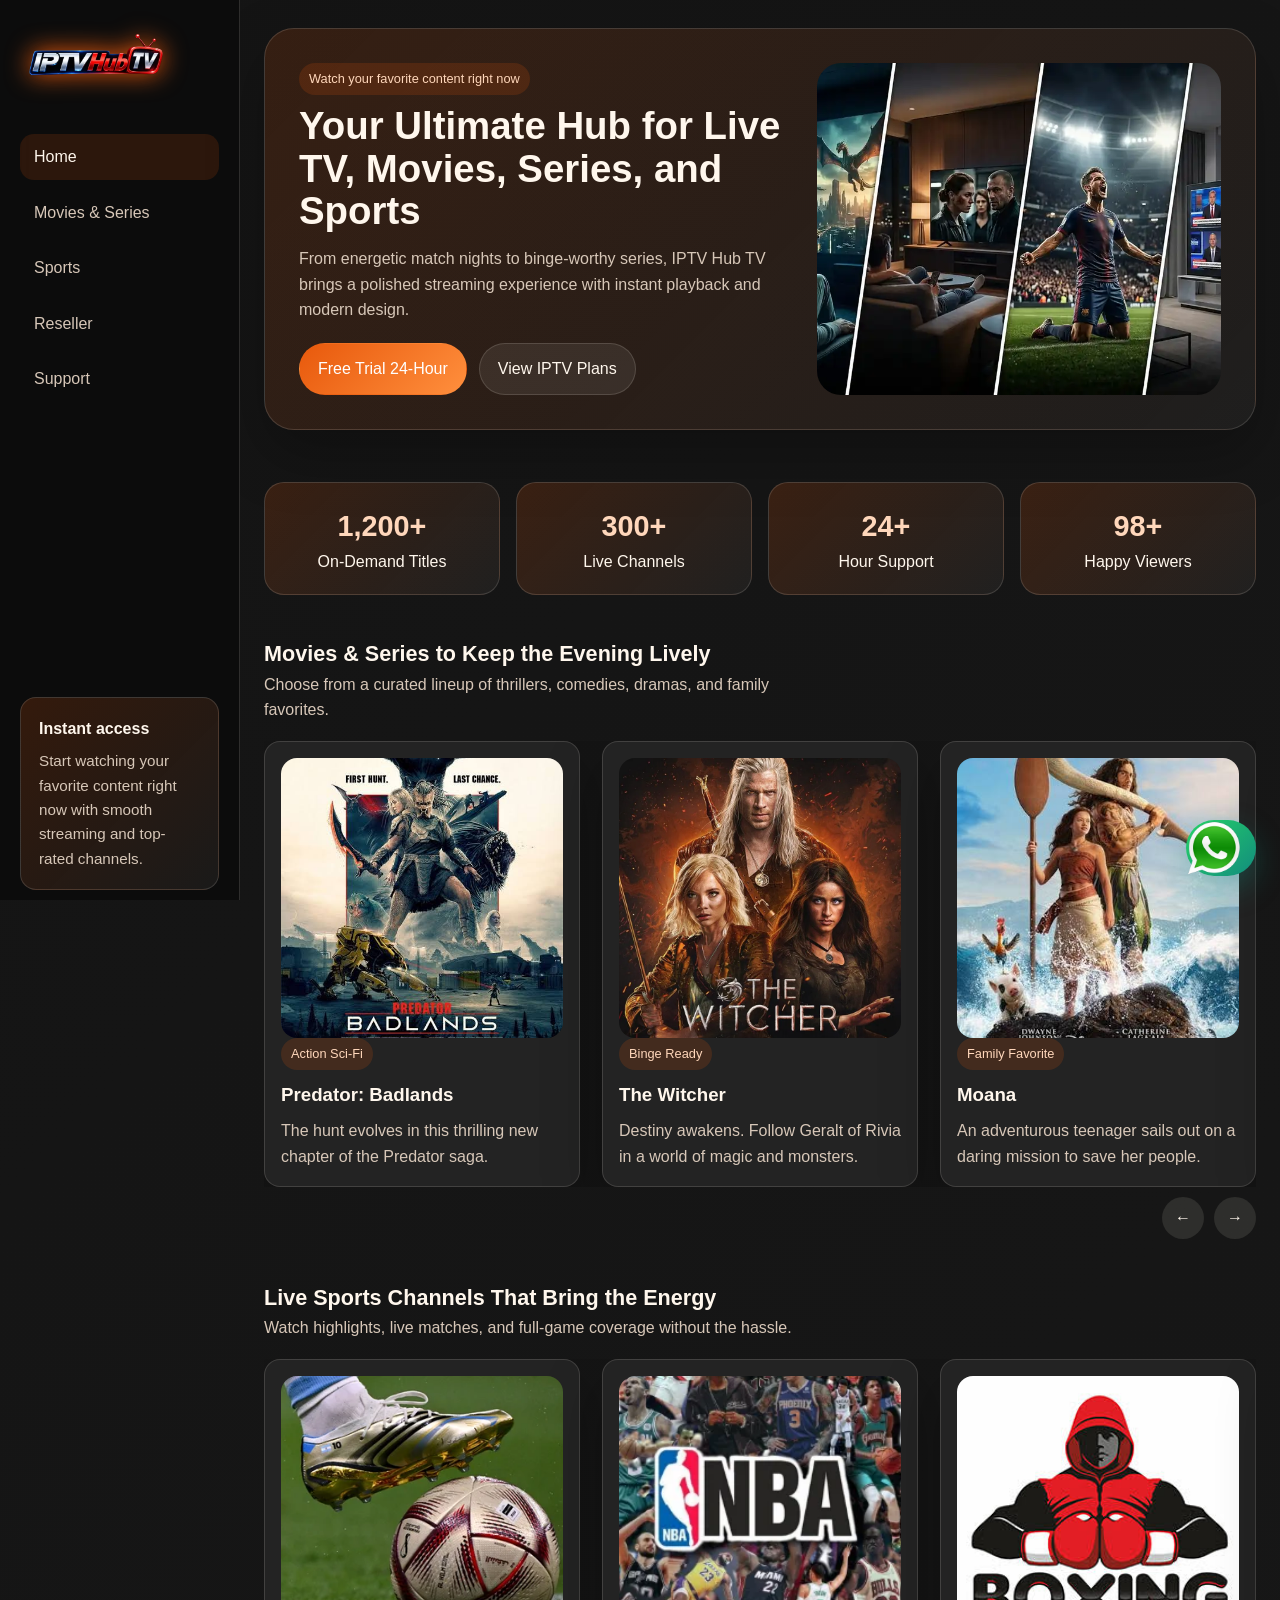
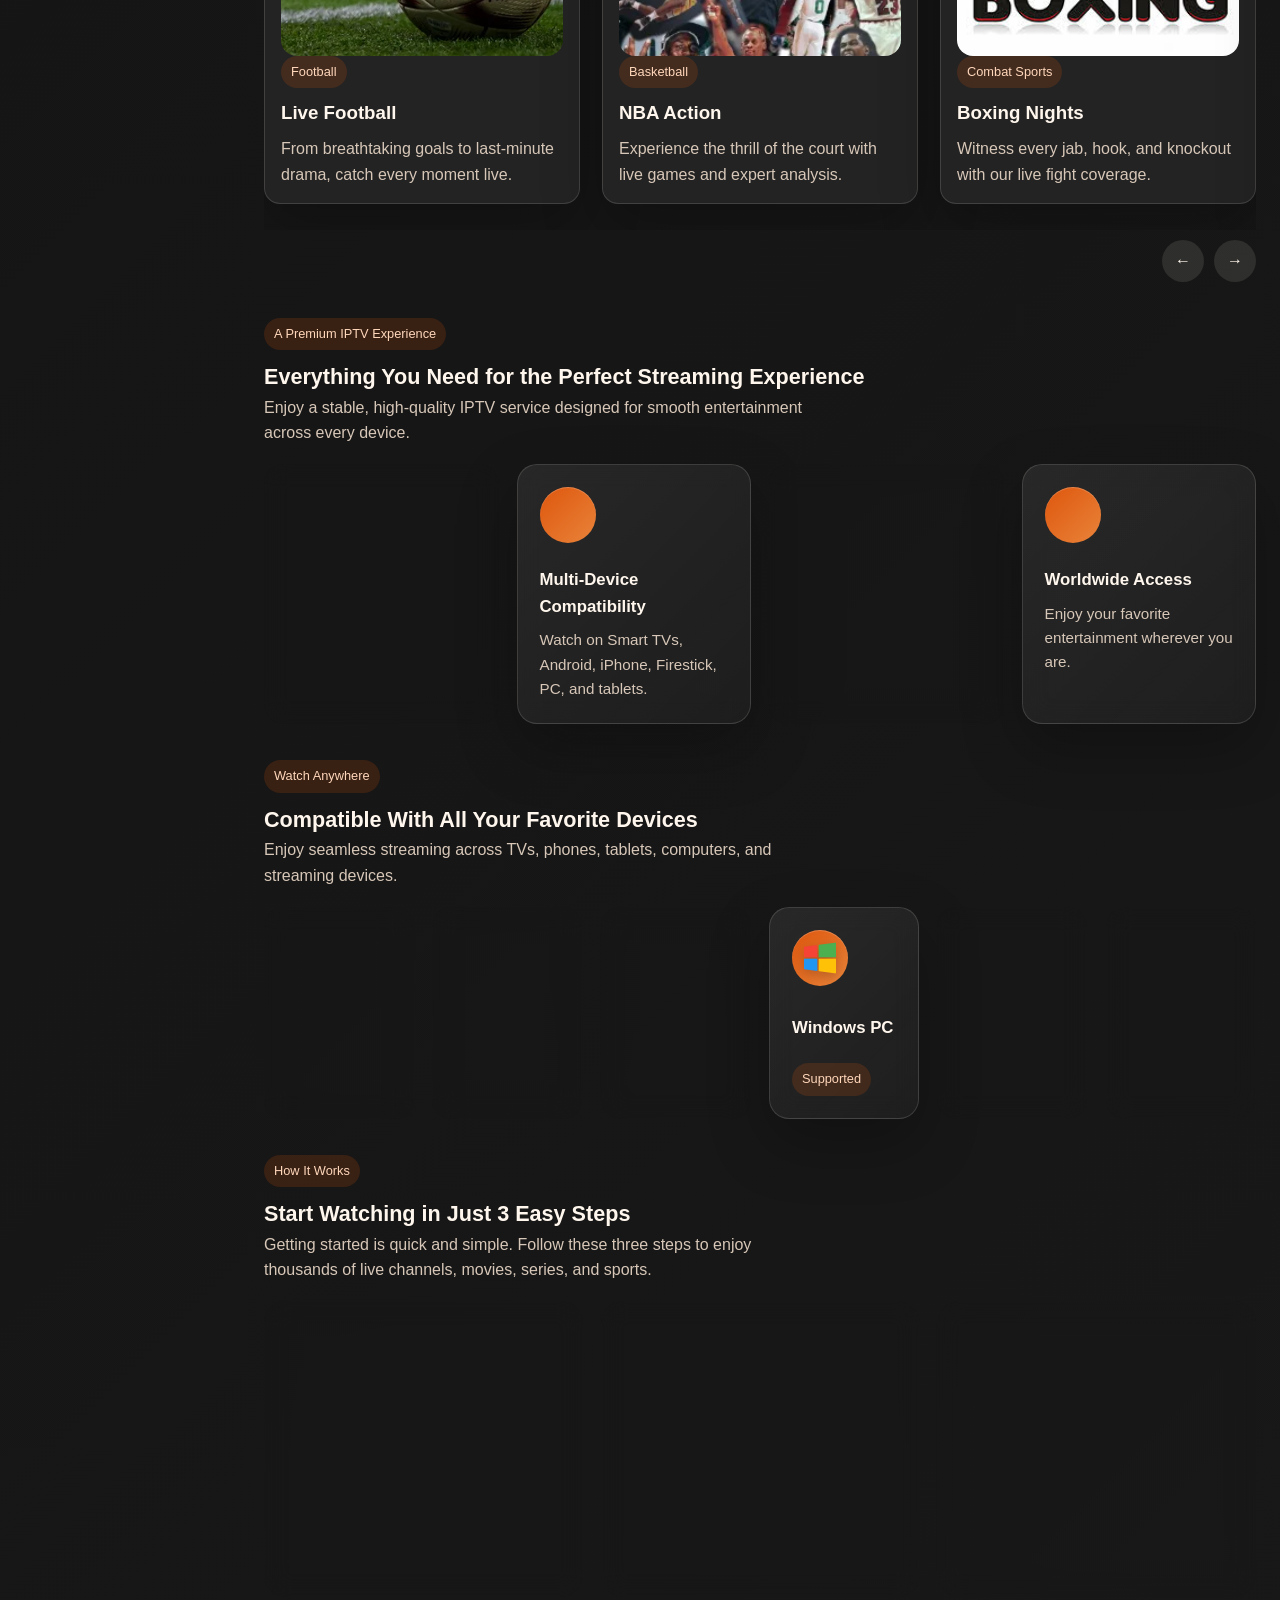
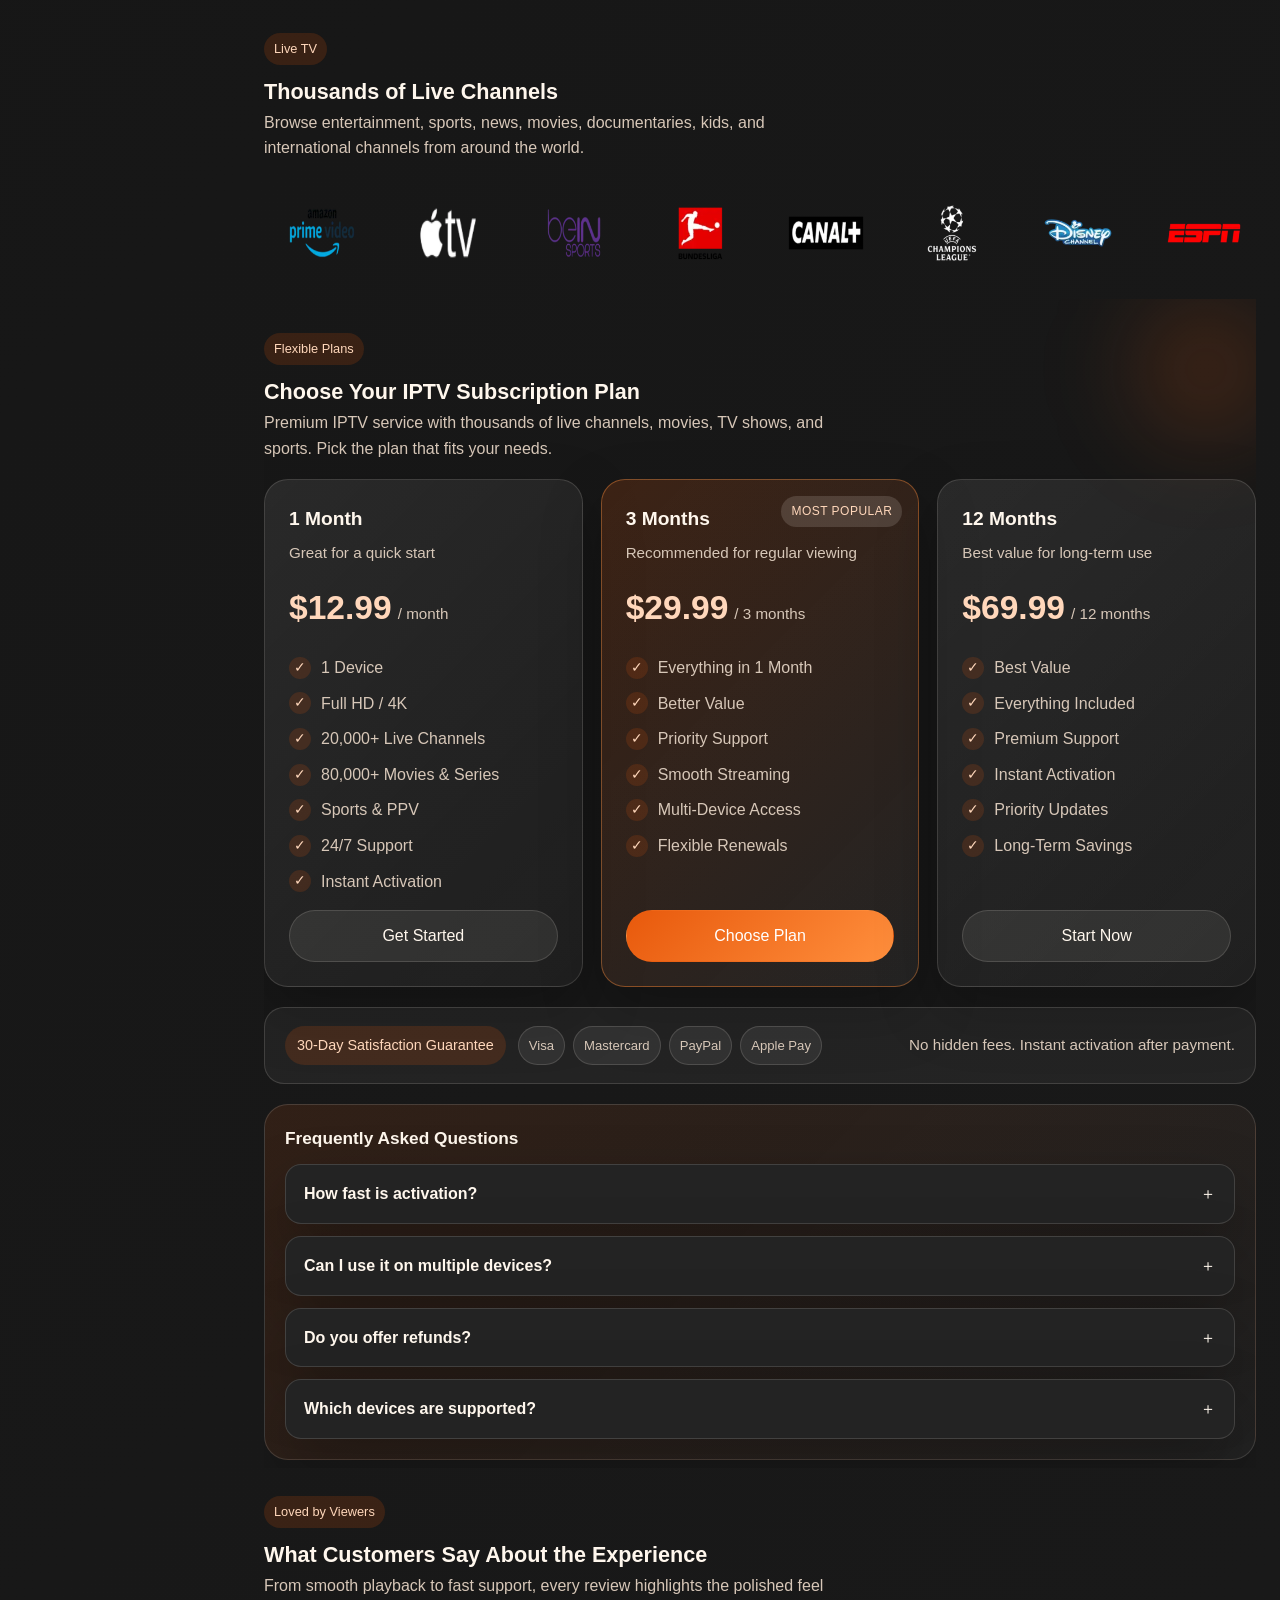
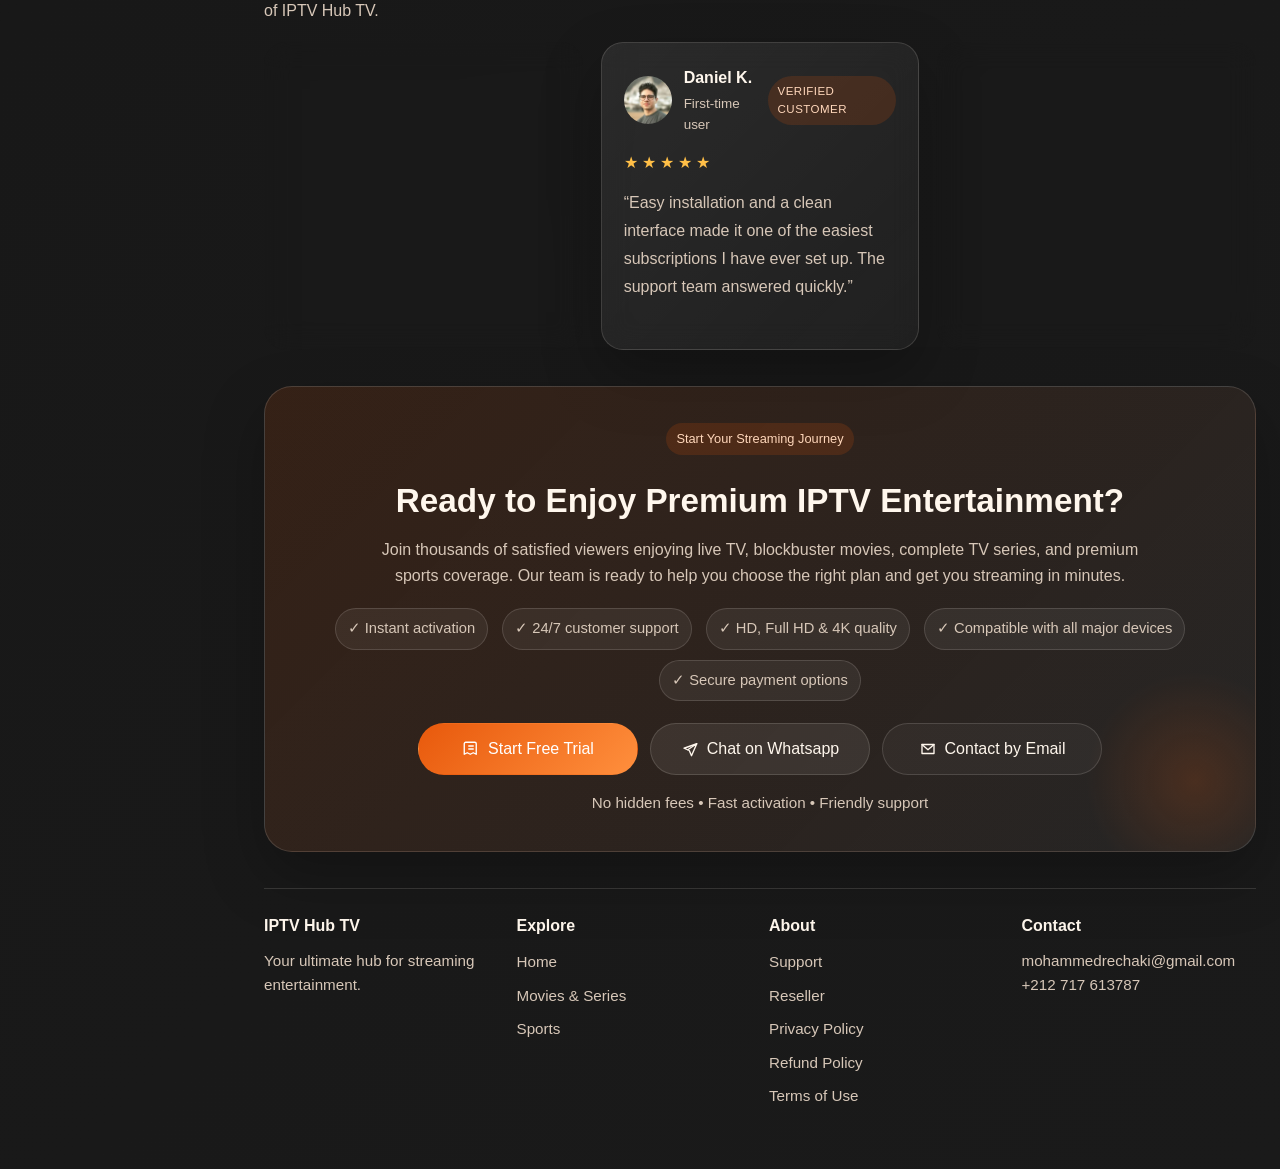
==== commit 2d0b3f33: "clen urls" ====
--- a/index.html
+++ b/index.html
@@ -13,7 +13,7 @@
 
   <!-- Open Graph / Facebook -->
   <meta property="og:type" content="website" />
-  <meta property="og:url" content="https://iptvhubtv.com/" />
+  <meta property="og:url" content="https://iptvhubtv.com" />
   <meta property="og:title" content="IPTV Hub TV | #1 IPTV Service for Live TV, Movies & Sports" />
   <meta property="og:description"
     content="Get instant access to 20,000+ live TV channels, 80,000+ movies, and sports with IPTV Hub TV. Enjoy stable HD & 4K streaming on all devices." />
@@ -21,7 +21,7 @@
 
   <!-- Twitter / X -->
   <meta property="twitter:card" content="summary_large_image" />
-  <meta property="twitter:url" content="https://iptvhubtv.com/" />
+  <meta property="twitter:url" content="https://iptvhubtv.com" />
   <meta property="twitter:title" content="IPTV Hub TV | #1 IPTV Service for Live TV, Movies & Sports" />
   <meta property="twitter:description"
     content="Get instant access to 20,000+ live TV channels, 80,000+ movies, and sports with IPTV Hub TV. Enjoy stable HD & 4K streaming on all devices." />
@@ -42,7 +42,7 @@
     {
       "@context": "https://schema.org",
       "@type": "Organization",
-      "name": "IPTV Hub TV",
+      "name": "IPTV Hub TV", 
       "url": "https://iptvhubtv.com/",
       "logo": "https://iptvhubtv.com/assets/img/logo.webp",
       "contactPoint": {
@@ -62,7 +62,7 @@
       "url": "https://iptvhubtv.com/",
       "potentialAction": {
         "@type": "SearchAction",
-        "target": {
+        "target": { 
           "@type": "EntryPoint",
           "urlTemplate": "https://iptvhubtv.com/?s={search_term_string}"
         },
@@ -82,7 +82,7 @@
       },
       "offers": {
         "@type": "Offer",
-        "url": "https://iptvhubtv.com/#pricing",
+        "url": "https://iptvhubtv.com#pricing",
         "priceCurrency": "USD",
         "price": "12.99",
         "priceValidUntil": "2026-12-31",
@@ -102,7 +102,7 @@
       },
       "offers": {
         "@type": "Offer",
-        "url": "https://iptvhubtv.com/#pricing",
+        "url": "https://iptvhubtv.com#pricing",
         "priceCurrency": "USD",
         "price": "29.99",
         "priceValidUntil": "2026-12-31",
@@ -122,7 +122,7 @@
       },
       "offers": {
         "@type": "Offer",
-        "url": "https://iptvhubtv.com/#pricing",
+        "url": "https://iptvhubtv.com#pricing",
         "priceCurrency": "USD",
         "price": "69.99",
         "priceValidUntil": "2026-12-31",
@@ -188,7 +188,7 @@
 <body>
   <div class="page-shell">
     <aside class="sidebar">
-      <a class="brand" href="index.html">
+      <a class="brand" href="/">
         <img src="assets/img/logo.webp" alt="IPTV Hub TV Logo" width="100" height="100" />
       </a>
       <button class="mobile-toggle" aria-label="Toggle navigation" type="button">
@@ -197,11 +197,11 @@
         <span></span>
       </button>
       <nav class="nav-links">
-        <a class="active" href="index.html">Home</a>
-        <a href="movies.html">Movies &amp; Series</a>
-        <a href="sports.html">Sports</a>
-        <a href="reseller.html">Reseller</a>
-        <a href="contact.html">Support</a>
+        <a class="active" href="/">Home</a>
+        <a href="/movies">Movies &amp; Series</a>
+        <a href="/sports">Sports</a>
+        <a href="/reseller">Reseller</a>
+        <a href="/contact">Support</a>
       </nav>
       <div class="sidebar-card" role="complementary">
         <h3>Instant access</h3>
@@ -870,19 +870,19 @@
         <div>
           <h3>Explore</h3>
           <ul>
-            <li><a href="#home">Home</a></li>
-            <li><a href="movies.html">Movies &amp; Series</a></li>
-            <li><a href="sports.html">Sports</a></li>
+            <li><a href="/">Home</a></li>
+            <li><a href="/movies">Movies &amp; Series</a></li>
+            <li><a href="/sports">Sports</a></li>
           </ul>
         </div>
         <div>
           <h3>About</h3>
           <ul>
-            <li><a href="contact.html">Support</a></li>
-            <li><a href="reseller.html">Reseller</a></li>
-            <li><a href="privacy-policy.html">Privacy Policy</a></li>
-            <li><a href="refund-policy.html">Refund Policy</a></li>
-            <li><a href="terms-of-use.html">Terms of Use</a></li>
+            <li><a href="/contact">Support</a></li>
+            <li><a href="/reseller">Reseller</a></li>
+            <li><a href="/privacy-policy">Privacy Policy</a></li>
+            <li><a href="/refund-policy">Refund Policy</a></li>
+            <li><a href="/terms-of-use">Terms of Use</a></li>
           </ul>
         </div>
         <div>
--- a/assets/styles.css
+++ b/assets/styles.css
@@ -153,8 +153,9 @@
 .nav-links a {
   padding: 10px 14px;
   border-radius: 14px;
-  color: var(--muted);
+  color: var(--muted) ;
   transition: 0.25s ease;
+  font-weight: 500;
 }
 
 .nav-links a:hover,
@@ -1424,11 +1425,13 @@
     flex-direction: row;
     align-items: center;
     justify-content: space-between;
+    padding: 10px 16px;
     border-right: 0;
     border-bottom: 1px solid var(--border);
-    border-radius: 0 0 20px 20px;
-  }
-
+    background: rgba(12, 12, 12, 0.96);
+    backdrop-filter: blur(16px);
+  }
+  
   .sidebar-card {
     display: none;
   }
@@ -1436,30 +1439,32 @@
 
   main{
     margin-top: 150px;
+    padding-top: 0;
   }
 
   .nav-links {
     /* This is the mobile dropdown, not the direct sidebar links */
     display: none;
     position: absolute;
-    top: calc(100% + 10px);
+    top: calc(100% + 12px);
     left: 16px;
     right: 16px;
     flex-direction: column;
     padding: 12px;
-    border-radius: 16px;
-    background: rgba(0, 0, 0, 0.96);
+    border-radius: 20px; /* background: oklab(0% 0 0 / 0.9); */
+    background: rgba(22, 22, 22, 0.96);
     border: 1px solid var(--border);
+    backdrop-filter: blur(12px);
     opacity: 0;
-    transform: translateY(-6px);
-    transition: opacity 0.25s ease, transform 0.25s ease;
+    transform: translateY(-10px) scale(0.98);
+    transition: opacity 0.3s ease, transform 0.3s ease;
     pointer-events: none;
   }
 
   .nav-links.show {
     display: flex;
     opacity: 1;
-    transform: translateY(0);
+    transform: translateY(0) scale(1);
     pointer-events: auto;
   }
 
@@ -1472,7 +1477,7 @@
 
   .content {
     margin-left: 0;
-    padding-top: 110px;
+    padding-top: 100px;
   }
 
   .hero,
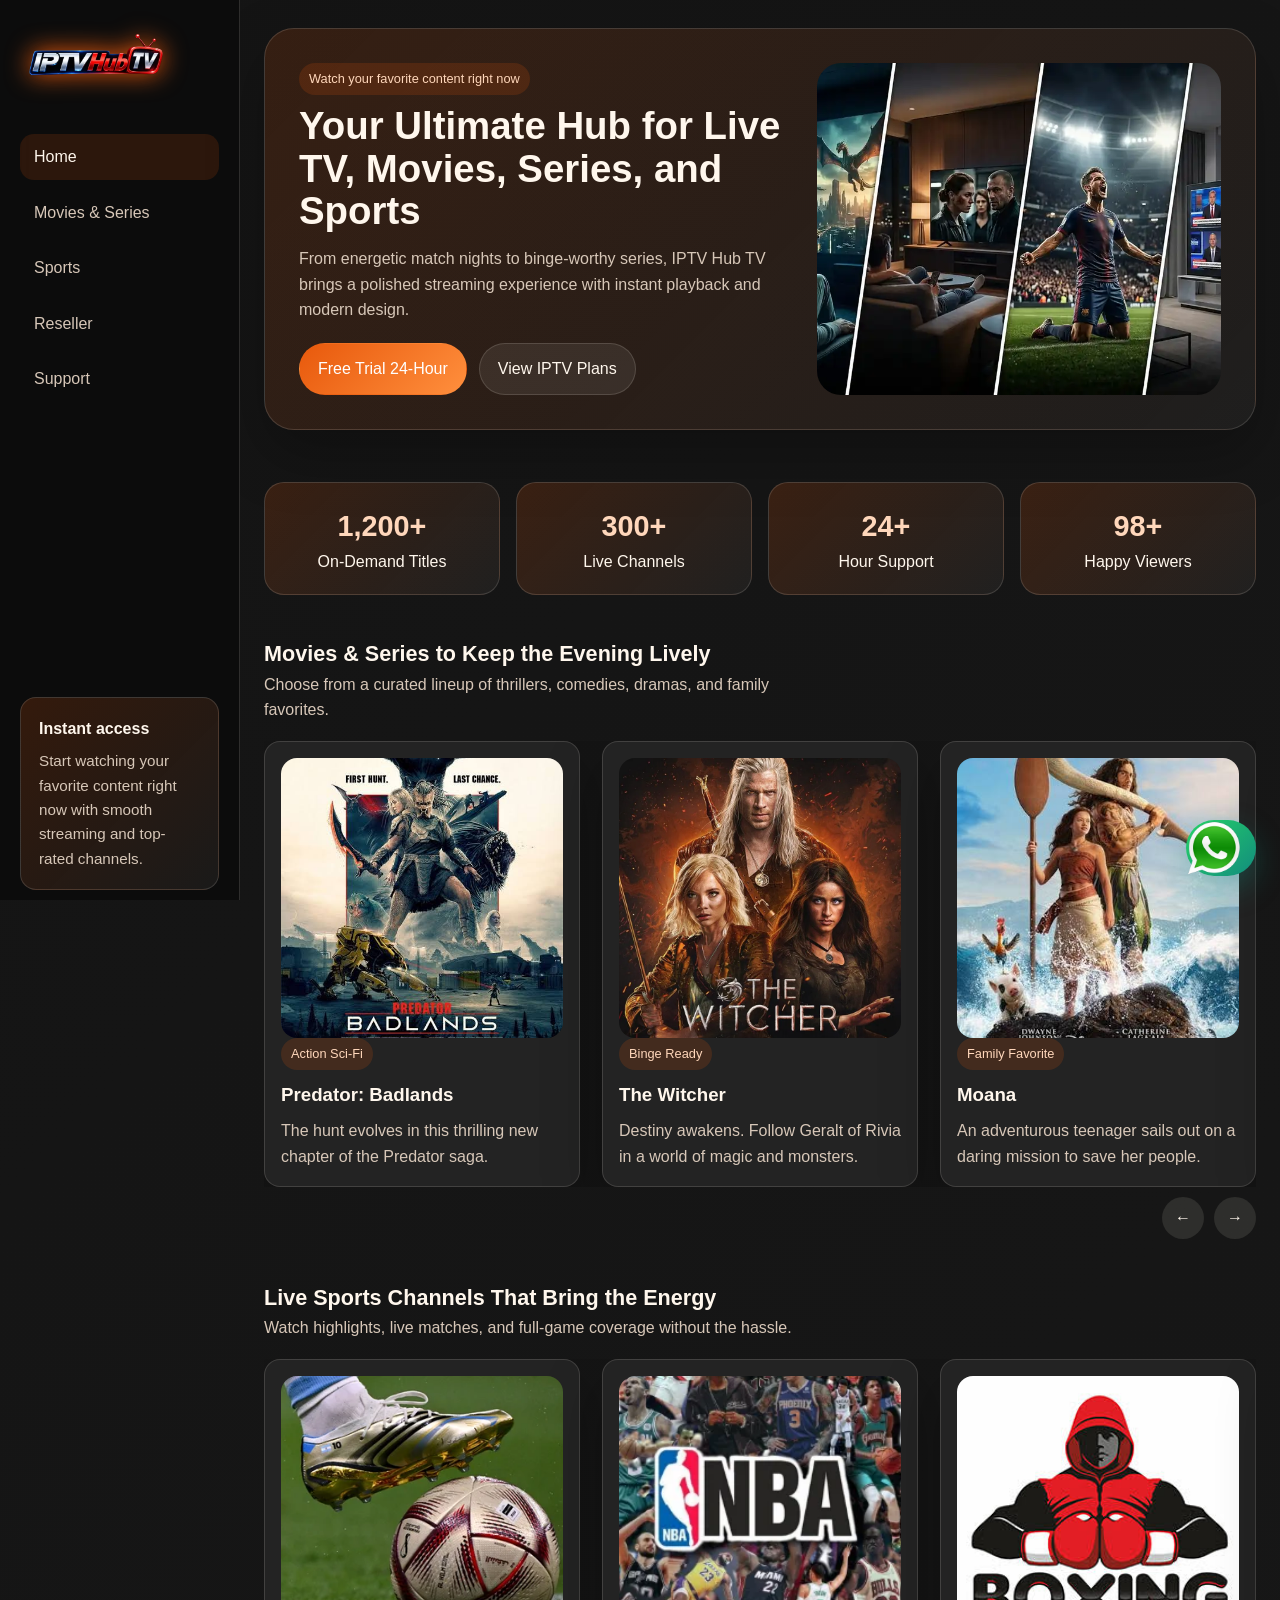
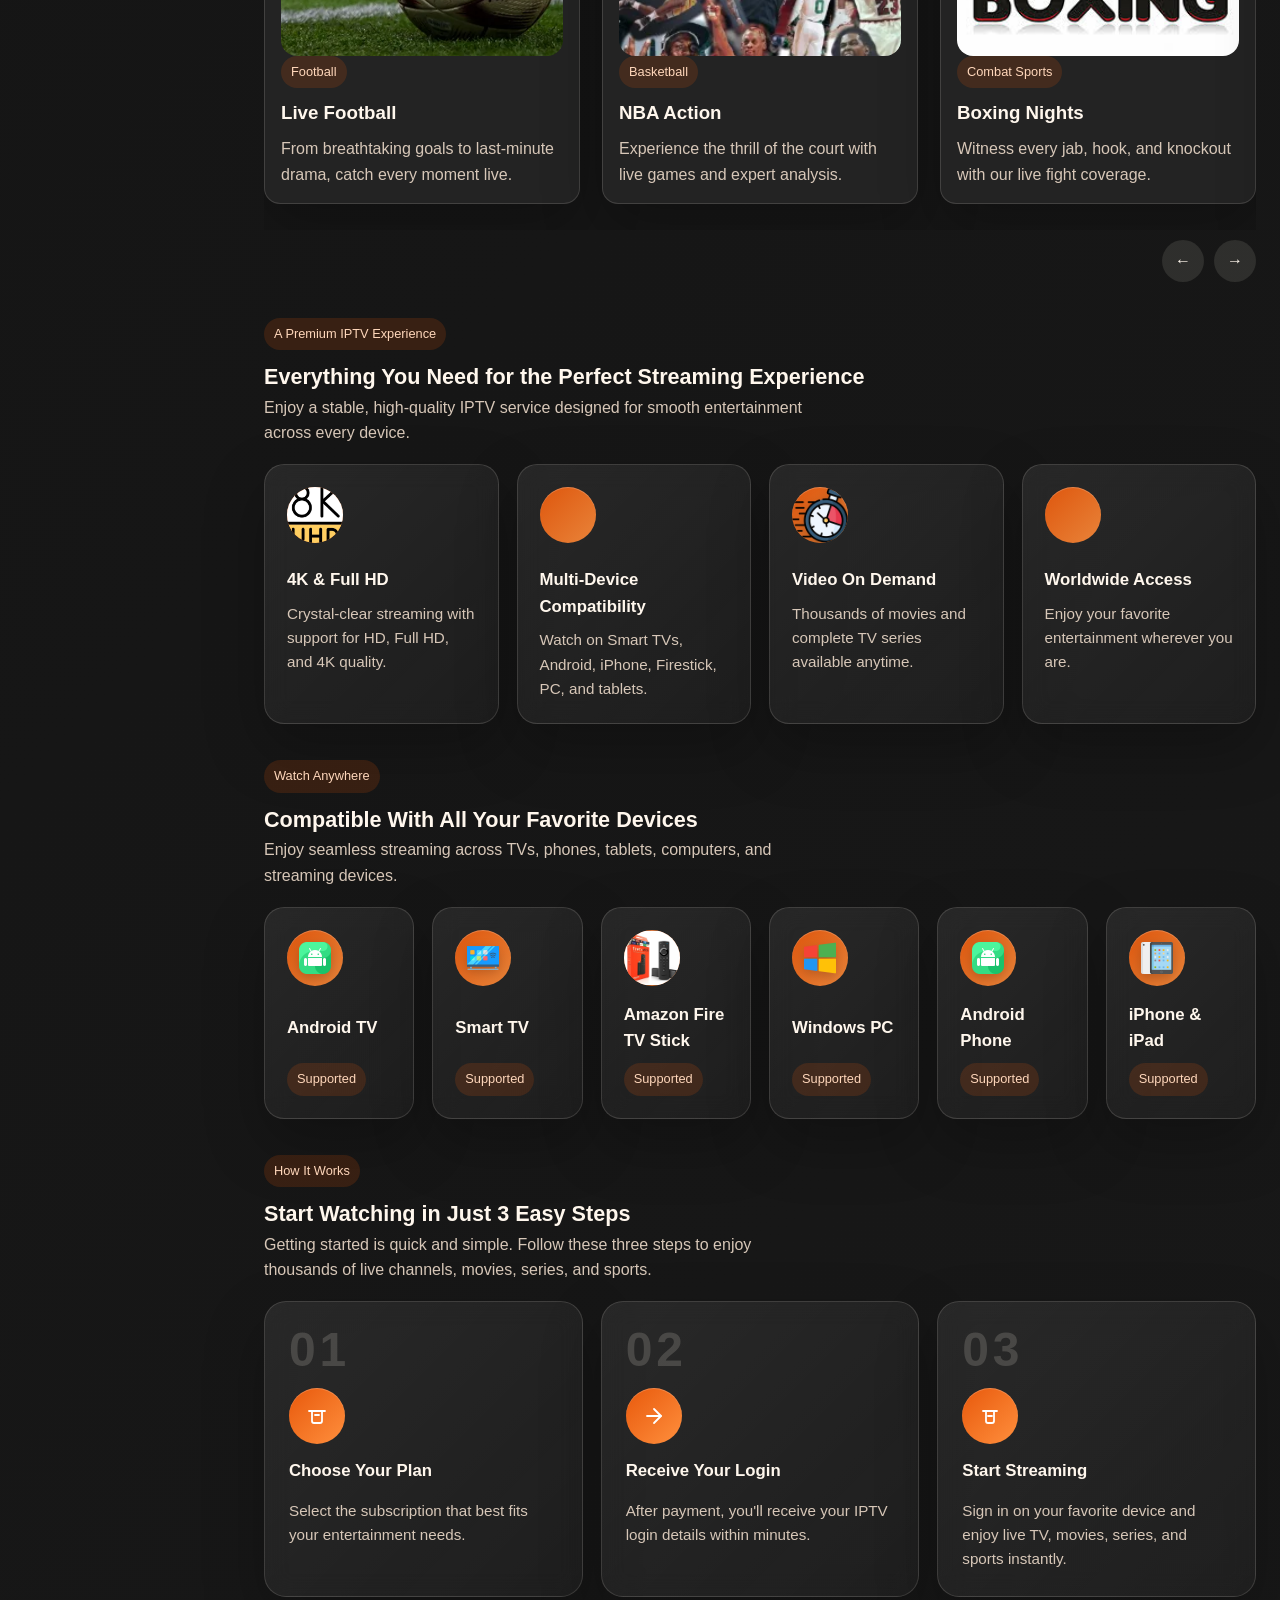
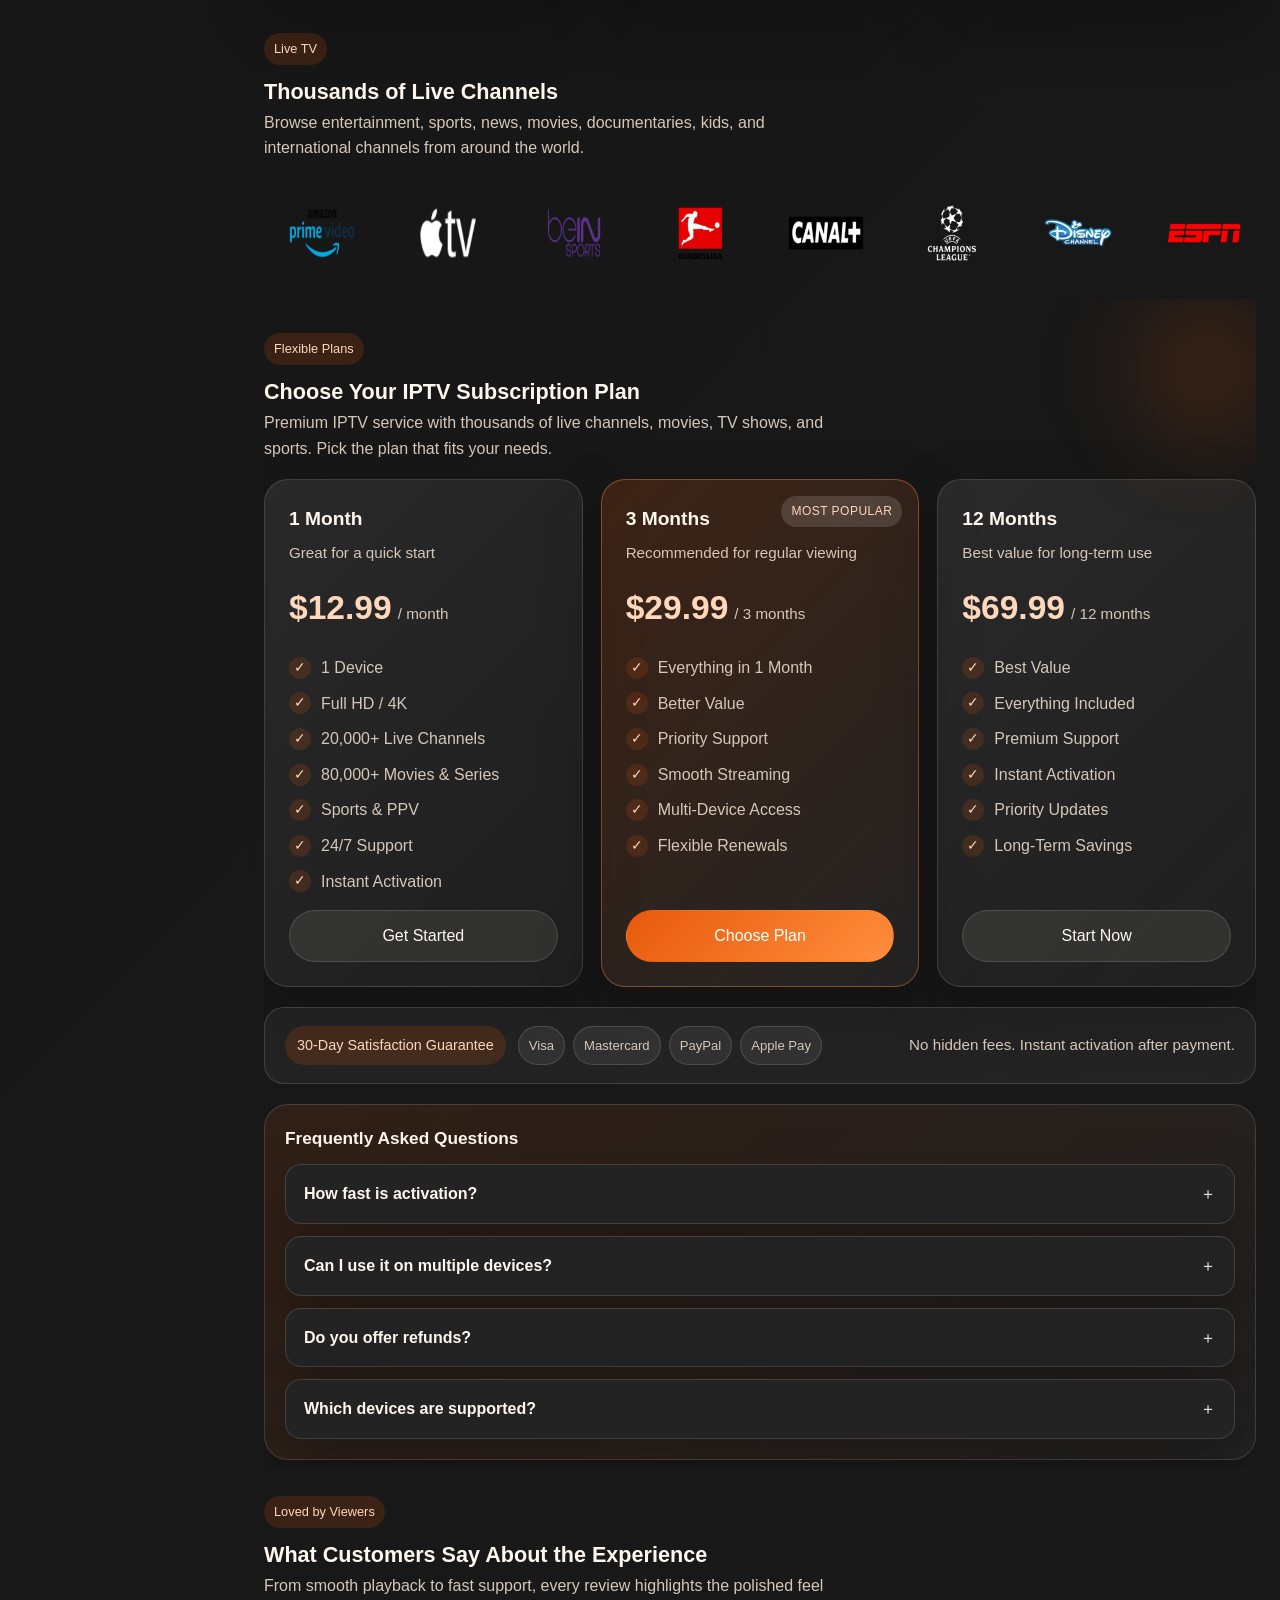
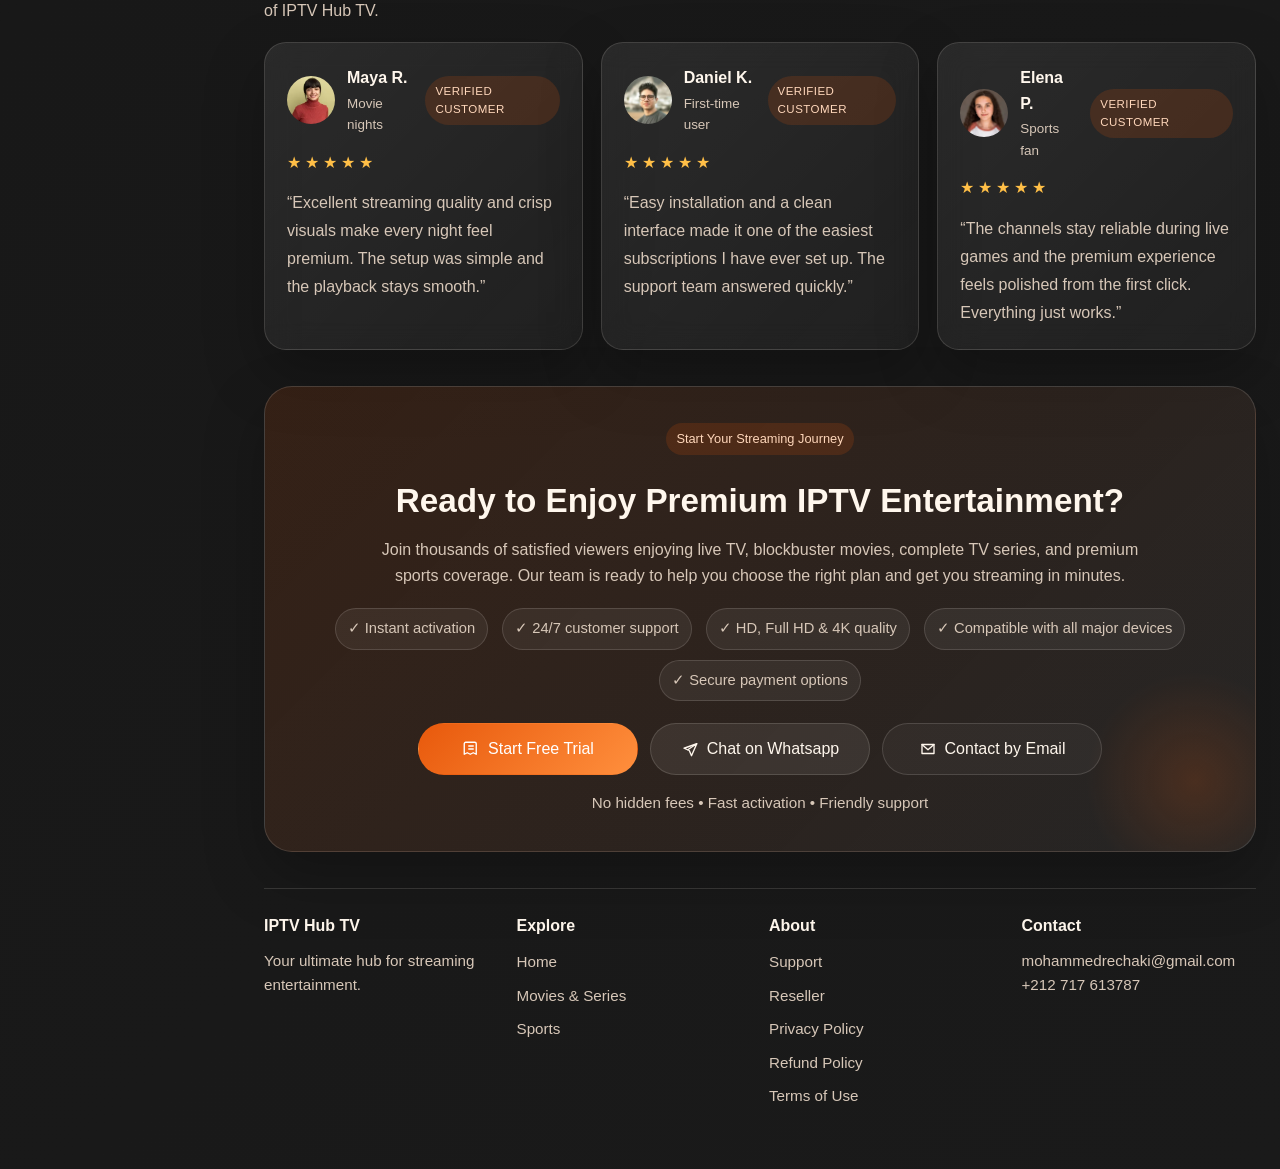
==== commit 8df7404c: "llll" ====
--- a/index.html
+++ b/index.html
@@ -38,157 +38,148 @@
   <link rel="manifest" href="favicon/site.webmanifest" />
 
   <script type="application/ld+json">
-  [
-    {
-      "@context": "https://schema.org",
-      "@type": "Organization",
-      "name": "IPTV Hub TV", 
-      "url": "https://iptvhubtv.com/",
-      "logo": "https://iptvhubtv.com/assets/img/logo.webp",
-      "contactPoint": {
-        "@type": "ContactPoint",
-        "telephone": "+212-717-613787",
-        "contactType": "Customer Support",
-        "email": "mohammedrechaki@gmail.com"
-      },
-      "sameAs": [
-        "https://wa.me/212717613787"
-      ]
-    },
-    {
-      "@context": "https://schema.org",
-      "@type": "WebSite",
-      "name": "IPTV Hub TV",
-      "url": "https://iptvhubtv.com/",
-      "potentialAction": {
-        "@type": "SearchAction",
-        "target": { 
-          "@type": "EntryPoint",
-          "urlTemplate": "https://iptvhubtv.com/?s={search_term_string}"
-        },
-        "query-input": "required name=search_term_string"
-      }
-    },
-    {
-      "@context": "https://schema.org",
-      "@type": "Product",
-      "name": "1 Month IPTV Subscription",
-      "description": "A 1-month subscription to IPTV Hub TV, including over 20,000 live channels and 80,000+ movies & series in Full HD/4K.",
-      "image": "https://iptvhubtv.com/assets/img/hero.webp",
-      "sku": "IPTV-PLAN-1M",
-      "brand": {
-        "@type": "Brand",
-        "name": "IPTV Hub TV"
-      },
-      "offers": {
-        "@type": "Offer",
-        "url": "https://iptvhubtv.com#pricing",
-        "priceCurrency": "USD",
-        "price": "12.99",
-        "priceValidUntil": "2026-12-31",
-        "availability": "https://schema.org/InStock"
-      }
-    },
-    {
-      "@context": "https://schema.org",
-      "@type": "Product",
-      "name": "3 Months IPTV Subscription",
-      "description": "A 3-month subscription to IPTV Hub TV, offering better value with priority support and multi-device access.",
-      "image": "https://iptvhubtv.com/assets/img/hero.webp",
-      "sku": "IPTV-PLAN-3M",
-      "brand": {
-        "@type": "Brand",
-        "name": "IPTV Hub TV"
-      },
-      "offers": {
-        "@type": "Offer",
-        "url": "https://iptvhubtv.com#pricing",
-        "priceCurrency": "USD",
-        "price": "29.99",
-        "priceValidUntil": "2026-12-31",
-        "availability": "https://schema.org/InStock"
-      }
-    },
-    {
-      "@context": "https://schema.org",
-      "@type": "Product",
-      "name": "12 Months IPTV Subscription",
-      "description": "The best value 12-month subscription to IPTV Hub TV, with all features and premium support included.",
-      "image": "https://iptvhubtv.com/assets/img/hero.webp",
-      "sku": "IPTV-PLAN-12M",
-      "brand": {
-        "@type": "Brand",
-        "name": "IPTV Hub TV"
-      },
-      "offers": {
-        "@type": "Offer",
-        "url": "https://iptvhubtv.com#pricing",
-        "priceCurrency": "USD",
-        "price": "69.99",
-        "priceValidUntil": "2026-12-31",
-        "availability": "https://schema.org/InStock"
-      }
-    },
-  
- {
-    "@context": "https://schema.org",
-    "@type": "Review",
-    "itemReviewed": {
-      "@type": "Organization",
-      "name": "IPTV Hub TV"
-    },
-    "reviewRating": {
-      "@type": "Rating",
-      "ratingValue": "5"
-    },
-    "author": {
-      "@type": "Person",
-      "name": "Maya R."
-    },
-    "reviewBody": "Excellent streaming quality and crisp visuals make every night feel premium. The setup was simple and the playback stays smooth."
-  },
   {
     "@context": "https://schema.org",
-    "@type": "Review",
-    "itemReviewed": {
-      "@type": "Organization",
-      "name": "IPTV Hub TV"
-    },
-    "reviewRating": {
-      "@type": "Rating",
-      "ratingValue": "5"
-    },
-    "author": {
-      "@type": "Person",
-      "name": "Daniel K."
-    },
-    "reviewBody": "Easy installation and a clean interface made it one of the easiest subscriptions I have ever set up. The support team answered quickly."
-  },
-  {
-    "@context": "https://schema.org",
-    "@type": "Review",
-    "itemReviewed": {
-      "@type": "Organization",
-      "name": "IPTV Hub TV"
-    },
-    "reviewRating": {
-      "@type": "Rating",
-      "ratingValue": "5"
-    },
-    "author": {
-      "@type": "Person",
-      "name": "Elena P."
-    },
-    "reviewBody": "The channels stay reliable during live games and the premium experience feels polished from the first click. Everything just works."
+    "@graph": [
+      {
+        "@type": "Organization",
+        "@id": "https://iptvhubtv.com/#organization",
+        "name": "IPTV Hub TV",
+        "url": "https://iptvhubtv.com/",
+        "logo": "https://iptvhubtv.com/assets/img/logo.webp",
+        "contactPoint": {
+          "@type": "ContactPoint",
+          "telephone": "+212-717-613787",
+          "contactType": "Customer Support",
+          "email": "mohammedrechaki@gmail.com"
+        },
+        "sameAs": [
+          "https://wa.me/212717613787"
+        ],
+        "merchantReturnPolicy": {
+          "@type": "MerchantReturnPolicy",
+          "merchantReturnLink": "https://iptvhubtv.com/refund-policy",
+          "returnPolicyCategory": "https://schema.org/MerchantReturnFiniteReturnWindow",
+          "merchantReturnDays": 30
+        }
+      },
+      {
+        "@type": "WebSite",
+        "@id": "https://iptvhubtv.com/#website",
+        "url": "https://iptvhubtv.com/",
+        "name": "IPTV Hub TV",
+        "publisher": {
+          "@id": "https://iptvhubtv.com/#organization"
+        }
+      },
+      {
+        "@type": "Product",
+        "name": "1 Month IPTV Subscription",
+        "description": "A 1-month subscription to IPTV Hub TV, including over 20,000 live channels and 80,000+ movies & series in Full HD/4K.",
+        "image": "https://iptvhubtv.com/assets/img/hero.webp",
+        "sku": "IPTV-PLAN-1M",
+        "brand": {
+          "@id": "https://iptvhubtv.com/#organization"
+        },
+        "offers": {
+          "@type": "Offer",
+          "url": "https://iptvhubtv.com/#pricing",
+          "priceCurrency": "USD",
+          "price": "12.99",
+          "priceValidUntil": "2026-12-31",
+          "availability": "https://schema.org/InStock"
+        }
+      },
+      {
+        "@type": "Product",
+        "name": "3 Months IPTV Subscription",
+        "description": "A 3-month subscription to IPTV Hub TV, offering better value with priority support and multi-device access.",
+        "image": "https://iptvhubtv.com/assets/img/hero.webp",
+        "sku": "IPTV-PLAN-3M",
+        "brand": {
+          "@id": "https://iptvhubtv.com/#organization"
+        },
+        "offers": {
+          "@type": "Offer",
+          "url": "https://iptvhubtv.com/#pricing",
+          "priceCurrency": "USD",
+          "price": "29.99",
+          "priceValidUntil": "2026-12-31",
+          "availability": "https://schema.org/InStock"
+        }
+      },
+      {
+        "@type": "Product",
+        "name": "12 Months IPTV Subscription",
+        "description": "The best value 12-month subscription to IPTV Hub TV, with all features and premium support included.",
+        "image": "https://iptvhubtv.com/assets/img/hero.webp",
+        "sku": "IPTV-PLAN-12M",
+        "brand": {
+          "@id": "https://iptvhubtv.com/#organization"
+        },
+        "offers": {
+          "@type": "Offer",
+          "url": "https://iptvhubtv.com/#pricing",
+          "priceCurrency": "USD",
+          "price": "69.99",
+          "priceValidUntil": "2026-12-31",
+          "availability": "https://schema.org/InStock"
+        }
+      },
+      {
+        "@type": "Review",
+        "itemReviewed": {
+          "@id": "https://iptvhubtv.com/#organization"
+        },
+        "reviewRating": {
+          "@type": "Rating",
+          "ratingValue": "5"
+        },
+        "author": {
+          "@type": "Person",
+          "name": "Maya R."
+        },
+        "reviewBody": "Excellent streaming quality and crisp visuals make every night feel premium. The setup was simple and the playback stays smooth."
+      },
+      {
+        "@type": "Review",
+        "itemReviewed": {
+          "@id": "https://iptvhubtv.com/#organization"
+        },
+        "reviewRating": {
+          "@type": "Rating",
+          "ratingValue": "5"
+        },
+        "author": {
+          "@type": "Person",
+          "name": "Daniel K."
+        },
+        "reviewBody": "Easy installation and a clean interface made it one of the easiest subscriptions I have ever set up. The support team answered quickly."
+      },
+      {
+        "@type": "Review",
+        "itemReviewed": {
+          "@id": "https://iptvhubtv.com/#organization"
+        },
+        "reviewRating": {
+          "@type": "Rating",
+          "ratingValue": "5"
+        },
+        "author": {
+          "@type": "Person",
+          "name": "Elena P."
+        },
+        "reviewBody": "The channels stay reliable during live games and the premium experience feels polished from the first click. Everything just works."
+      }
+    ]
   }
-  ]
   </script>
 </head>
 
 <body>
   <div class="page-shell">
     <aside class="sidebar">
-      <a class="brand" href="/">
+      <a class="brand" href="/"> 
         <img src="assets/img/logo.webp" alt="IPTV Hub TV Logo" width="100" height="100" />
       </a>
       <button class="mobile-toggle" aria-label="Toggle navigation" type="button">
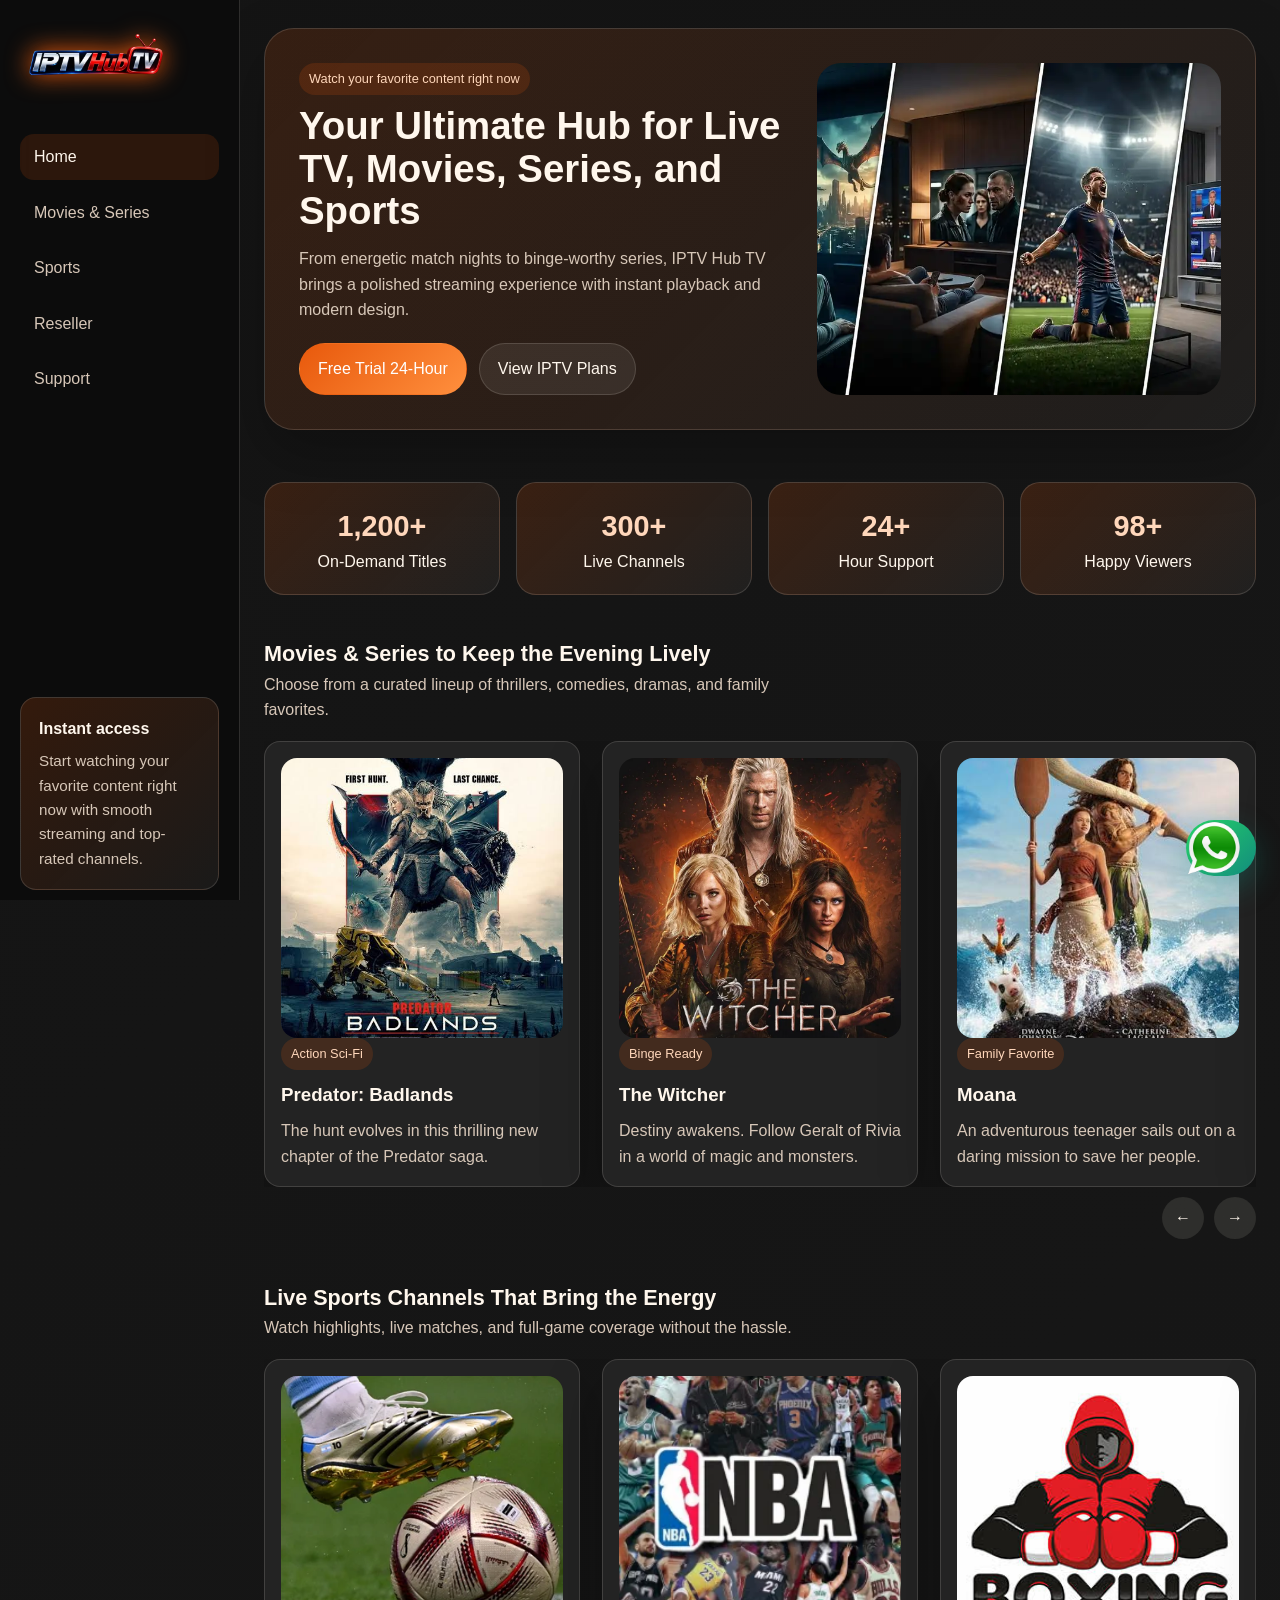
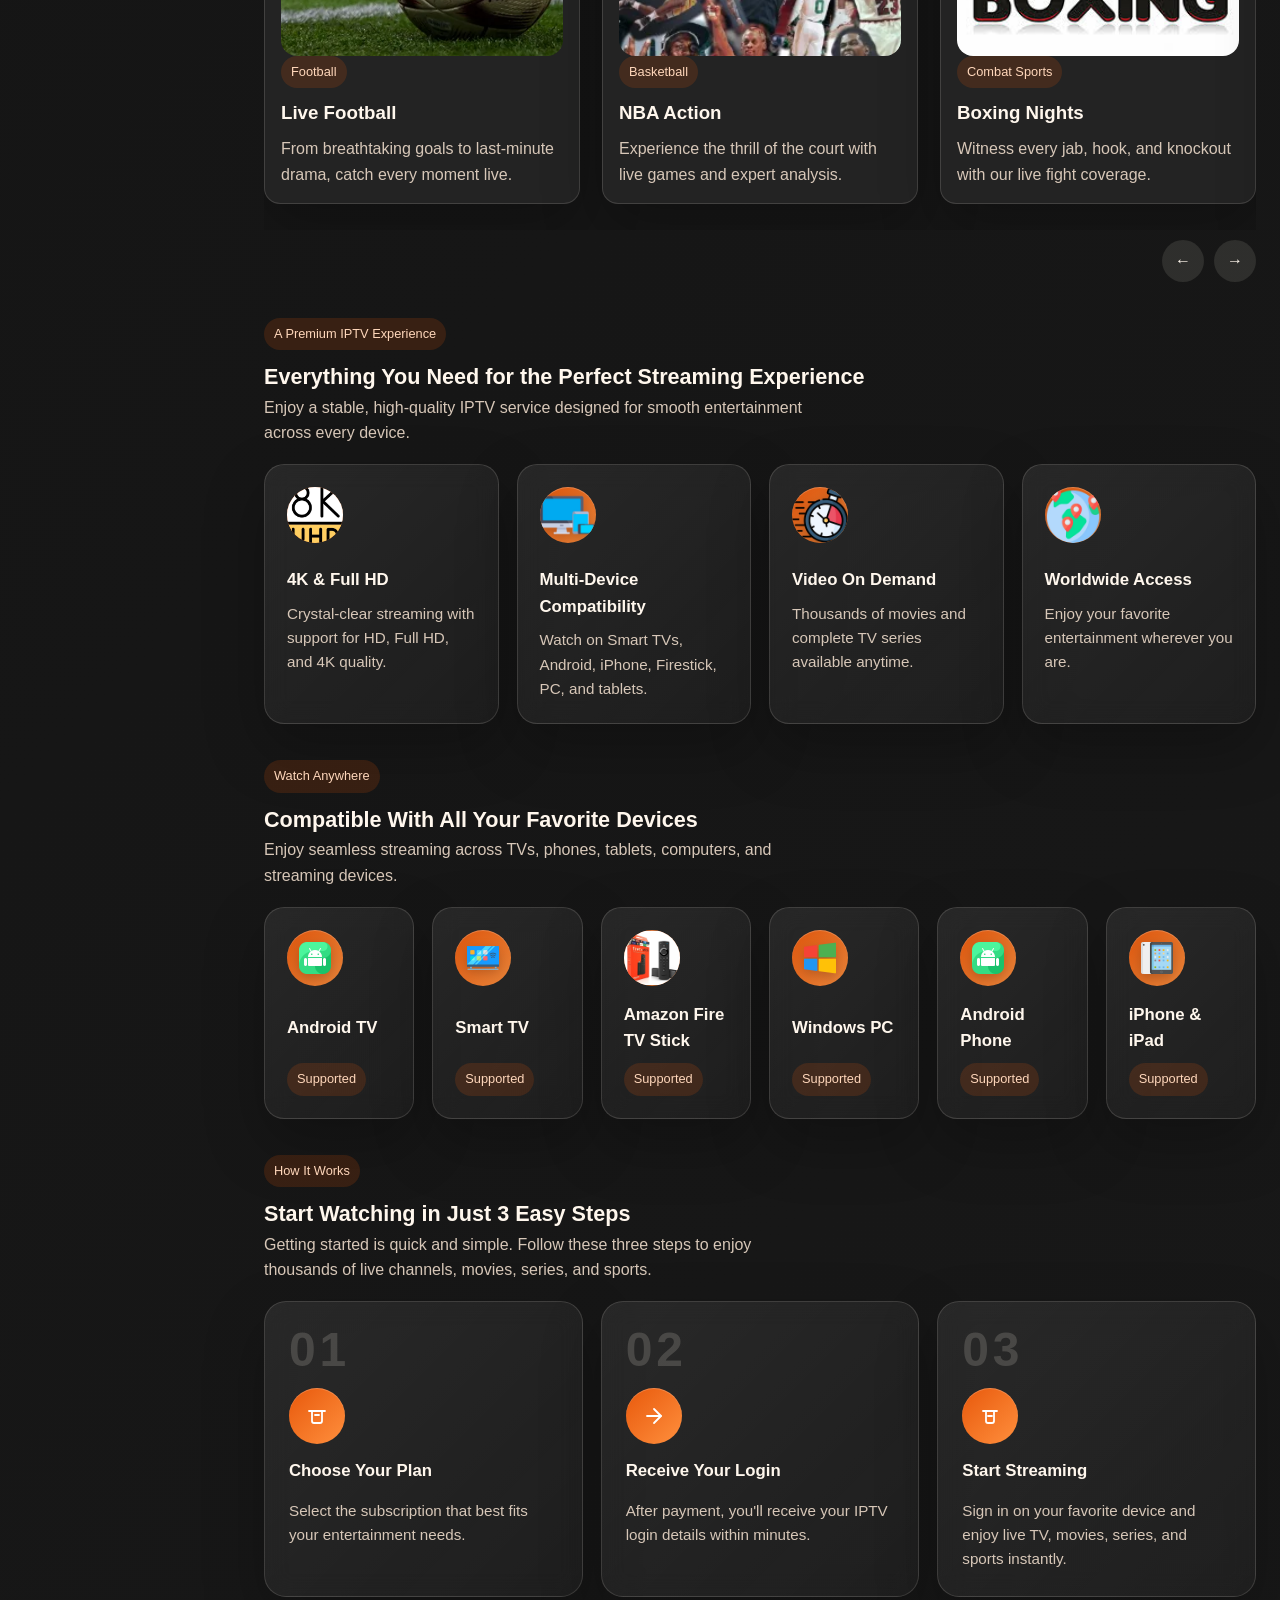
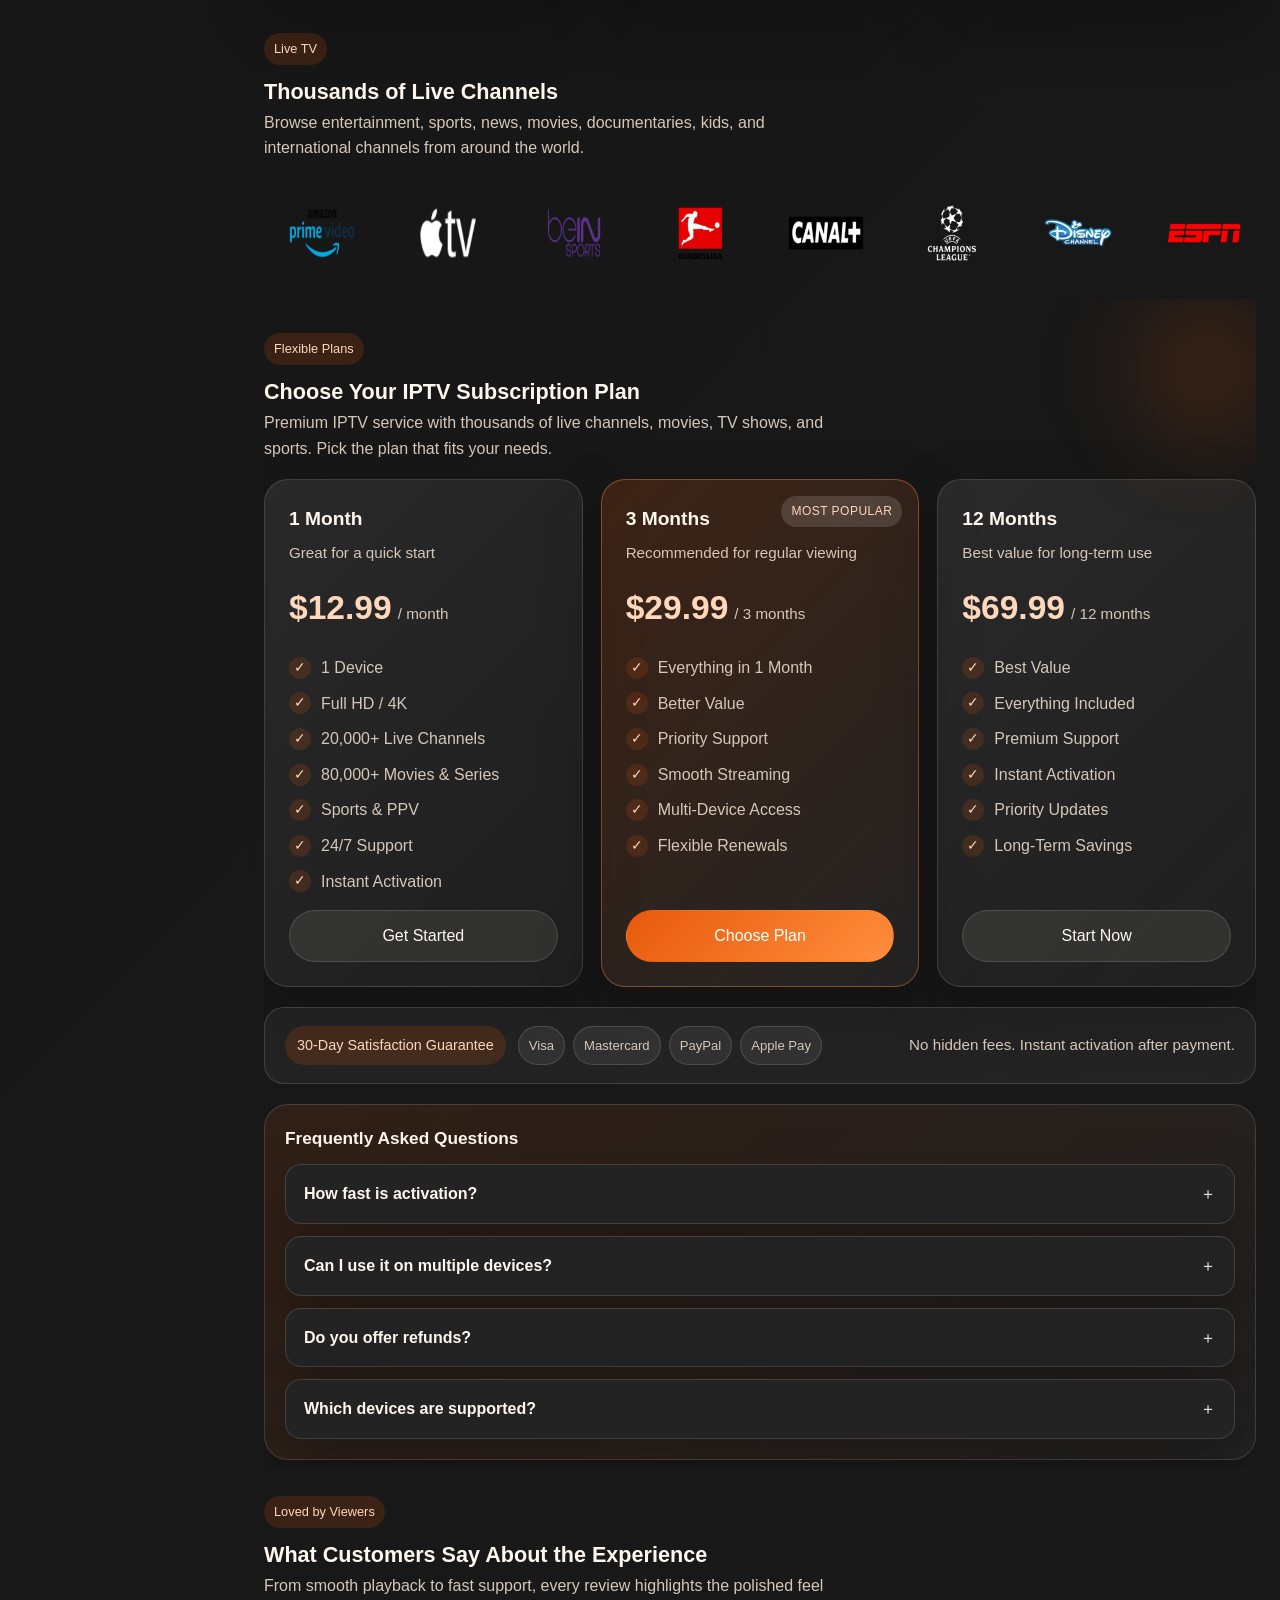
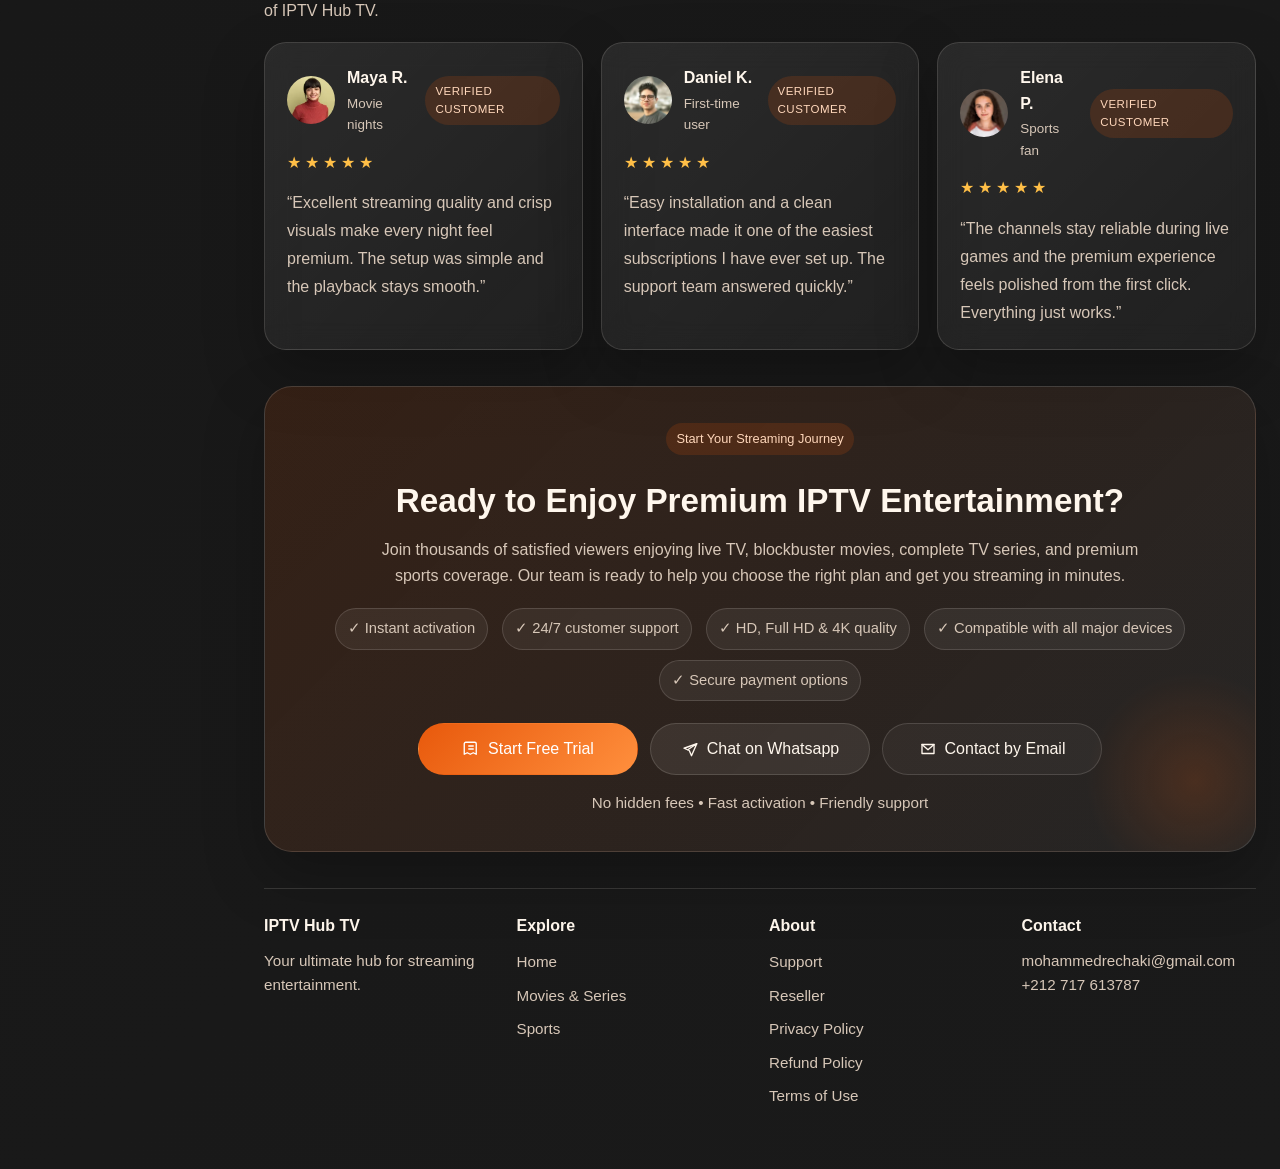
==== commit 8c291f7e: "kkkk" ====
--- a/index.html
+++ b/index.html
@@ -56,7 +56,7 @@
         "sameAs": [
           "https://wa.me/212717613787"
         ],
-        "merchantReturnPolicy": {
+        "hasMerchantReturnPolicy": {
           "@type": "MerchantReturnPolicy",
           "merchantReturnLink": "https://iptvhubtv.com/refund-policy",
           "returnPolicyCategory": "https://schema.org/MerchantReturnFiniteReturnWindow",
@@ -79,7 +79,8 @@
         "image": "https://iptvhubtv.com/assets/img/hero.webp",
         "sku": "IPTV-PLAN-1M",
         "brand": {
-          "@id": "https://iptvhubtv.com/#organization"
+          "@type": "Brand",
+          "name": "IPTV Hub TV"
         },
         "offers": {
           "@type": "Offer",
@@ -97,7 +98,8 @@
         "image": "https://iptvhubtv.com/assets/img/hero.webp",
         "sku": "IPTV-PLAN-3M",
         "brand": {
-          "@id": "https://iptvhubtv.com/#organization"
+          "@type": "Brand",
+          "name": "IPTV Hub TV"
         },
         "offers": {
           "@type": "Offer",
@@ -115,7 +117,8 @@
         "image": "https://iptvhubtv.com/assets/img/hero.webp",
         "sku": "IPTV-PLAN-12M",
         "brand": {
-          "@id": "https://iptvhubtv.com/#organization"
+          "@type": "Brand",
+          "name": "IPTV Hub TV"
         },
         "offers": {
           "@type": "Offer",
